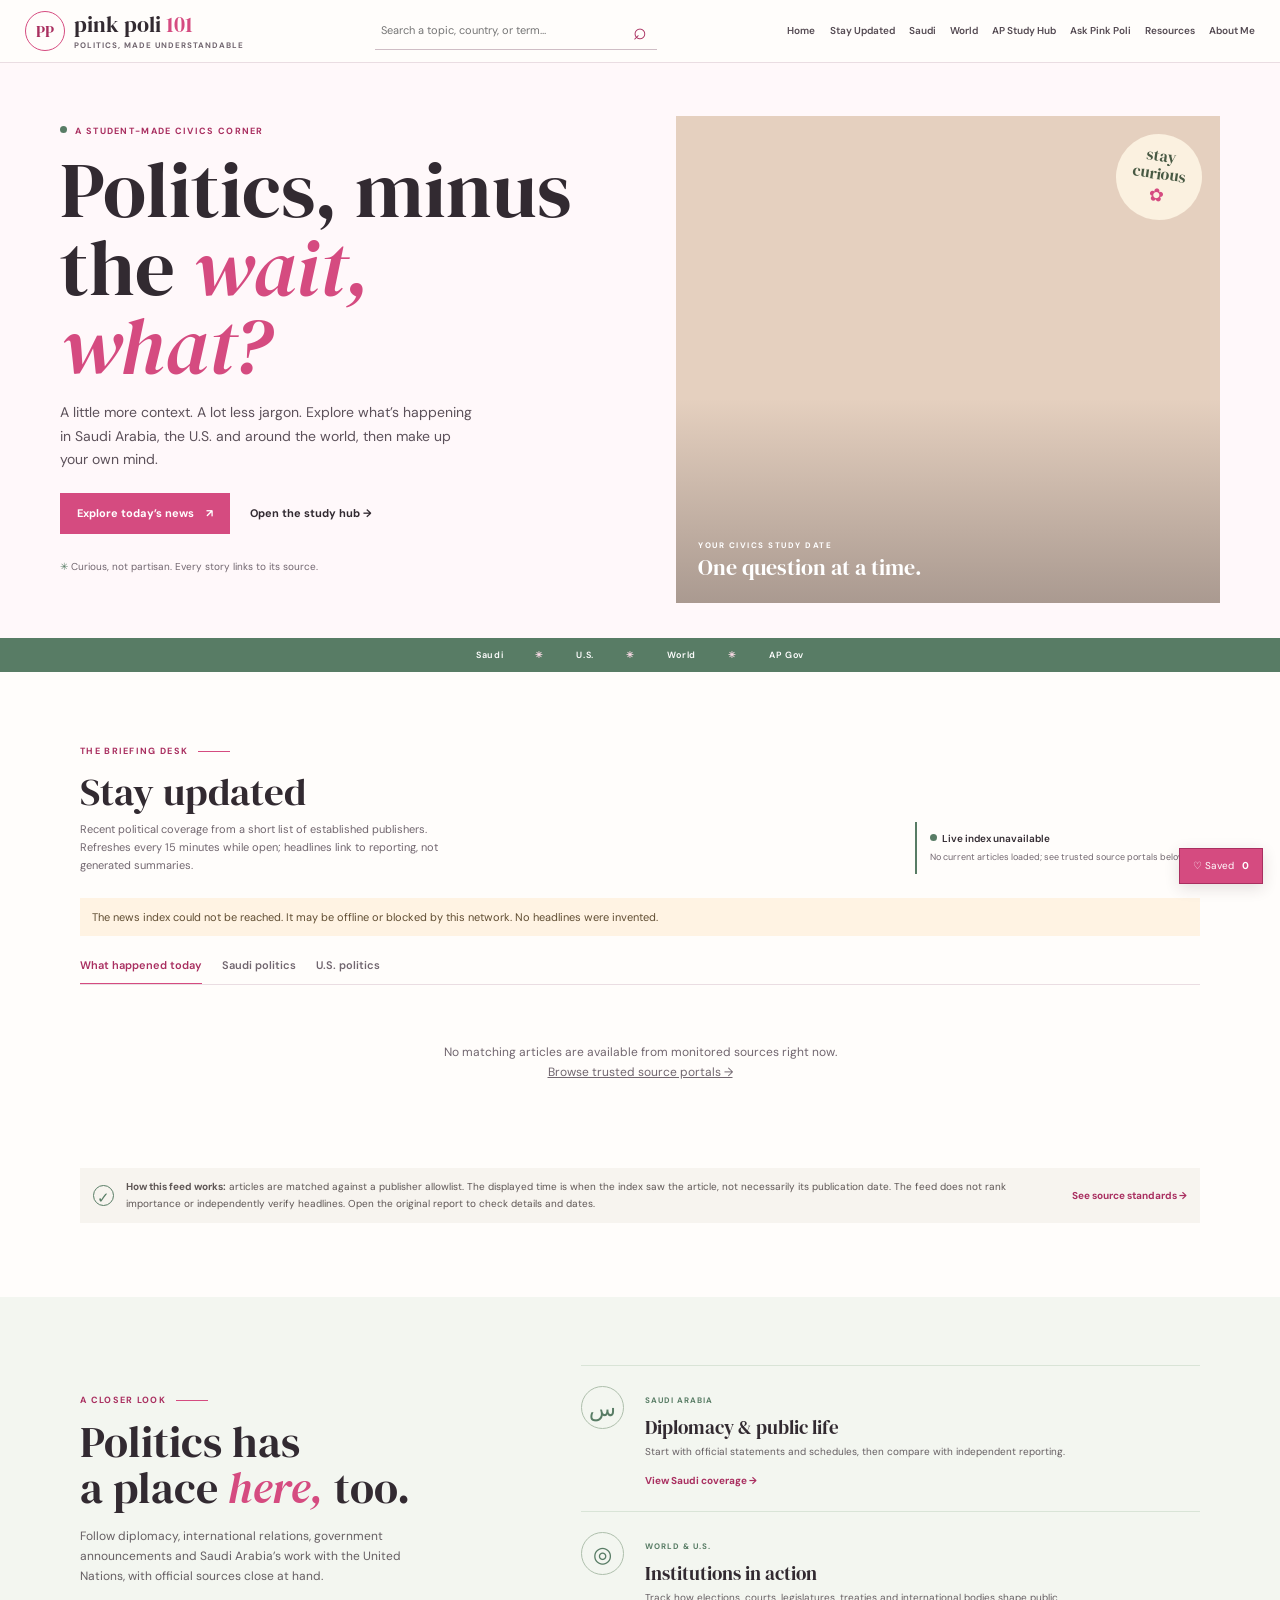
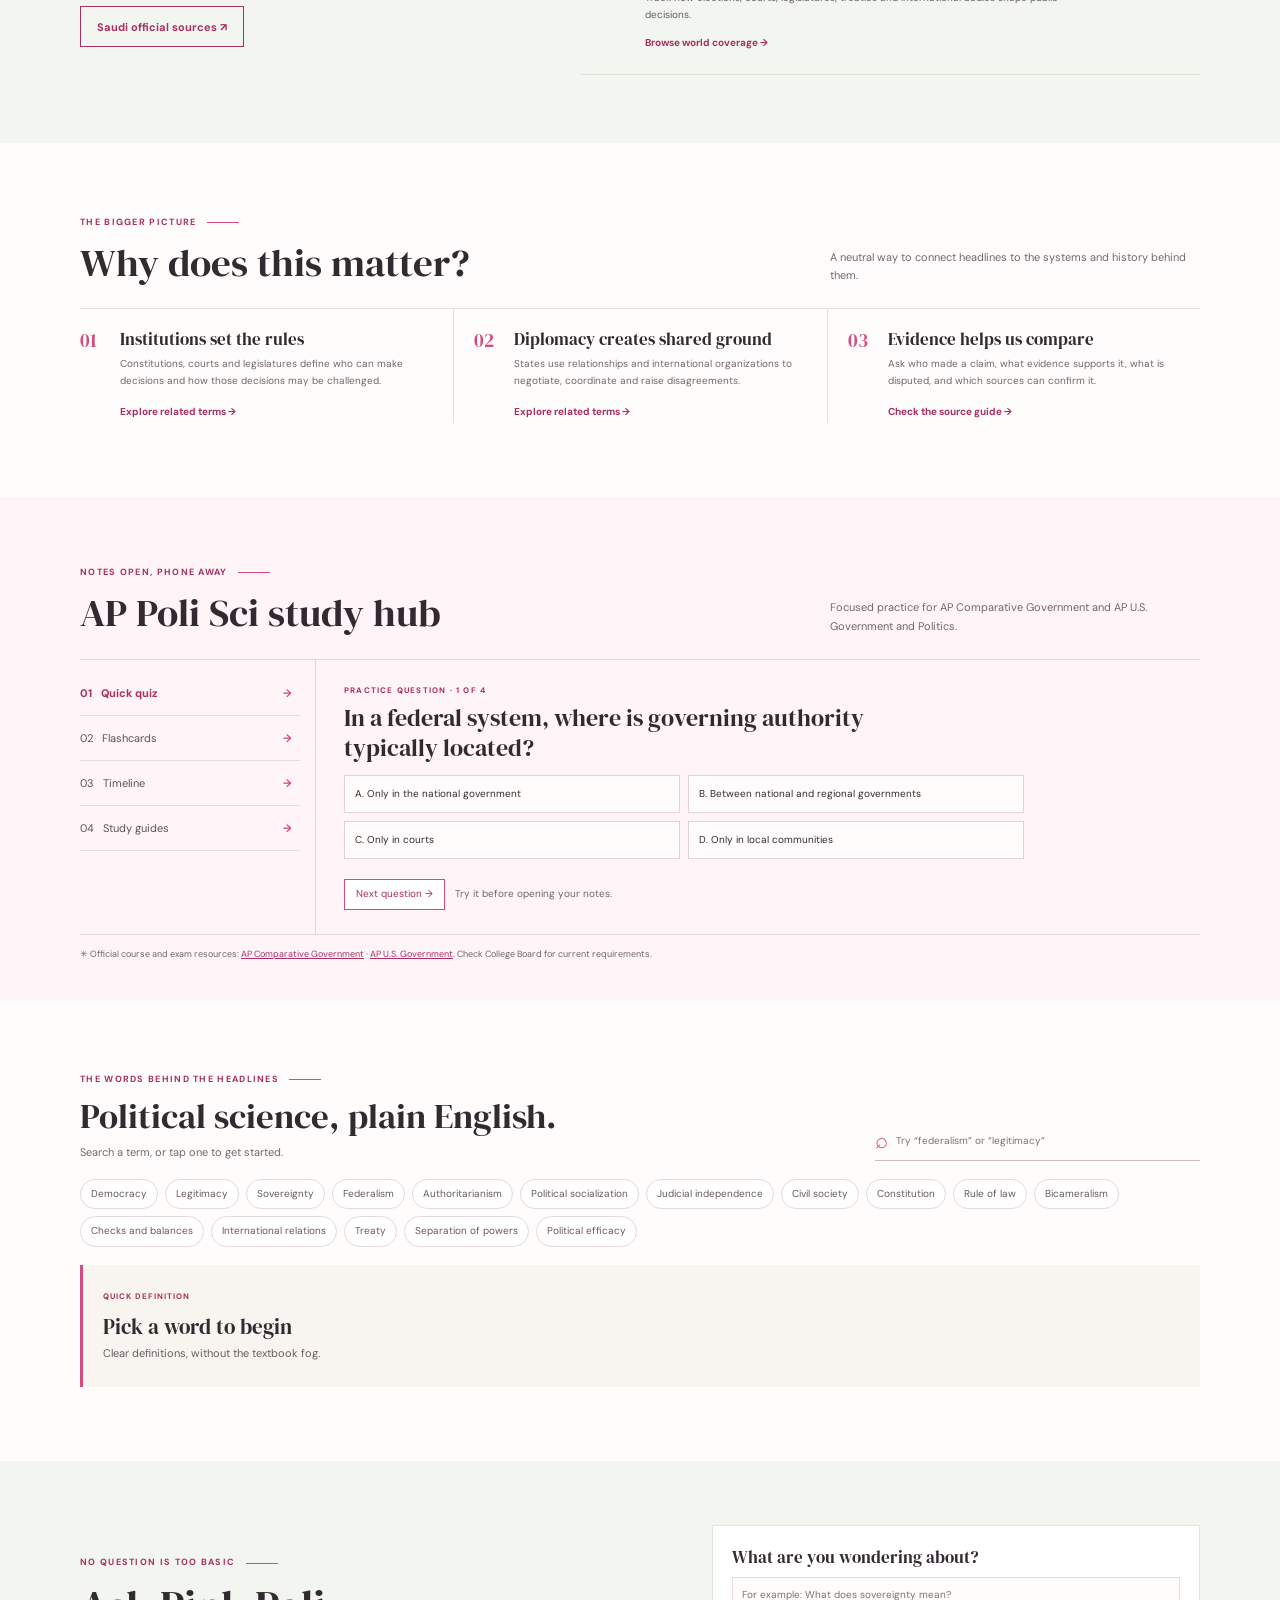
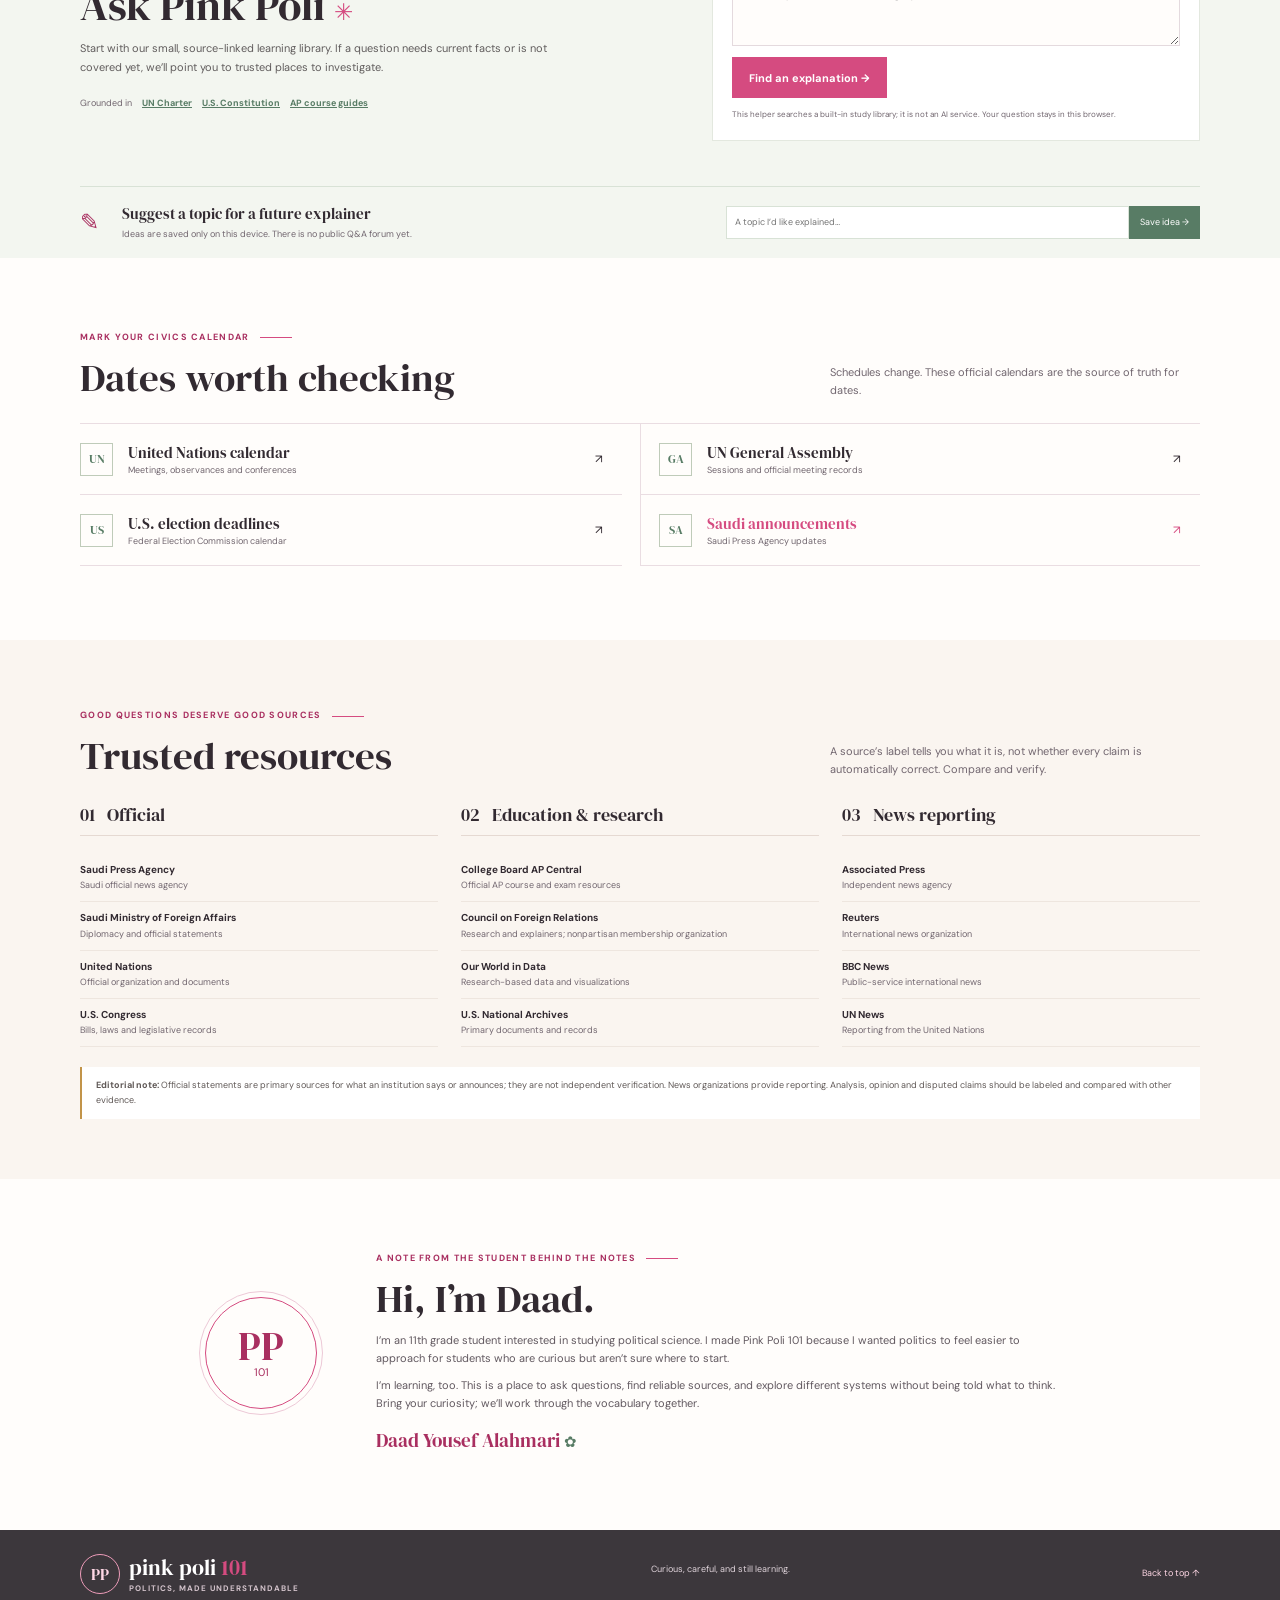
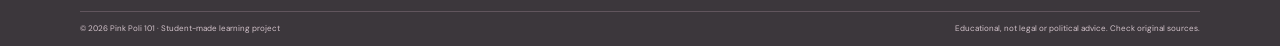
==== index.html @ d5c8d1b0 "publish website" ====
<!doctype html>
<html lang="en">
<head>
  <meta charset="utf-8">
  <meta name="viewport" content="width=device-width, initial-scale=1">
  <meta name="theme-color" content="#fff8fa">
  <meta name="description" content="A friendly, neutral political science study hub for students. Explore Saudi, U.S. and world politics, AP study tools, and trusted sources.">
  <title>Pink Poli 101 | Politics, made understandable</title>
  <link rel="preconnect" href="https://fonts.googleapis.com">
  <link rel="preconnect" href="https://fonts.gstatic.com" crossorigin>
  <link href="https://fonts.googleapis.com/css2?family=DM+Serif+Display&family=DM+Sans:wght@400;500;600;700&display=swap" rel="stylesheet">
  <link rel="stylesheet" href="styles.css">
  <script src="app.js" defer></script>
</head>
<body>
  <a class="skip-link" href="#main">Skip to content</a>
  <header class="site-header">
    <a class="brand" href="#home" aria-label="Pink Poli 101 home"><span class="brand-mark">PP</span><span>pink poli <b>101</b><small>POLITICS, MADE UNDERSTANDABLE</small></span></a>
    <form class="search" id="site-search" role="search"><label class="sr-only" for="search-input">Search topics, countries, articles and terms</label><input id="search-input" type="search" placeholder="Search a topic, country, or term…" autocomplete="off"><button type="submit" aria-label="Search">⌕</button><div class="search-results" id="search-results" hidden></div></form>
    <button class="menu-toggle" id="menu-toggle" aria-expanded="false" aria-controls="primary-nav" aria-label="Open navigation">☰</button>
    <nav class="main-nav" id="primary-nav" aria-label="Main navigation"><a href="#home">Home</a><a href="#updates">Stay Updated</a><a href="#saudi">Saudi</a><a href="#world">World</a><a href="#study">AP Study Hub</a><a href="#ask">Ask Pink Poli</a><a href="#resources">Resources</a><a href="#about">About Me</a></nav>
  </header>
  <main id="main">
    <section class="hero" id="home"><div class="hero-copy"><p class="eyebrow"><span class="green-dot"></span> A STUDENT-MADE CIVICS CORNER</p><h1>Politics, minus<br>the <em>wait, what?</em></h1><p class="hero-intro">A little more context. A lot less jargon. Explore what’s happening in Saudi Arabia, the U.S. and around the world, then make up your own mind.</p><div class="hero-actions"><a class="button primary" href="#updates">Explore today’s news <span>↗</span></a><a class="text-link" href="#study">Open the study hub →</a></div><p class="hero-note">✳ Curious, not partisan. Every story links to its source.</p></div><div class="hero-photo" role="img" aria-label="A welcoming library study space"><span class="sticker">stay<br>curious <i>✿</i></span><div class="photo-caption"><small>YOUR CIVICS STUDY DATE</small><b>One question at a time.</b></div></div><div class="hero-ribbon"><span>Saudi</span> ✳ <span>U.S.</span> ✳ <span>World</span> ✳ <span>AP Gov</span></div></section>

      <section class="section-wrap news-section" id="updates"><div class="section-heading"><div><p class="eyebrow">THE BRIEFING DESK <i></i></p><h2>Stay updated</h2><p class="deck">Recent political coverage from a short list of established publishers. Refreshes every 15 minutes while open; headlines link to reporting, not generated summaries.</p></div><div class="updated"><b><span class="green-dot"></span><span id="news-status">Connecting to news index…</span></b><small id="last-checked">Feed check has not completed yet.</small></div></div><div id="feed-notice" class="feed-notice" role="status" hidden></div><div class="news-tabs" role="tablist" aria-label="Choose news region"><button class="news-tab active" role="tab" aria-selected="true" data-region="world">What happened today</button><button class="news-tab" role="tab" aria-selected="false" data-region="saudi">Saudi politics</button><button class="news-tab" role="tab" aria-selected="false" data-region="us">U.S. politics</button></div><div class="news-grid" id="news-grid" aria-live="polite"><p class="loading">✳<br>Checking trusted publishers…</p></div><div class="source-note"><span>✓</span><p><b>How this feed works:</b> articles are matched against a publisher allowlist. The displayed time is when the index saw the article, not necessarily its publication date. The feed does not rank importance or independently verify headlines. Open the original report to check details and dates.</p><a href="#resources">See source standards →</a></div></section>

    <section class="green-band" id="saudi"><div class="section-wrap region-layout"><div><p class="eyebrow">A CLOSER LOOK <i></i></p><h2>Politics has<br>a place <em>here,</em> too.</h2><p>Follow diplomacy, international relations, government announcements and Saudi Arabia’s work with the United Nations, with official sources close at hand.</p><a class="button outline" href="#resources">Saudi official sources ↗</a></div><div class="region-list"><article><span class="round-symbol">س</span><div><small>SAUDI ARABIA</small><h3>Diplomacy &amp; public life</h3><p>Start with official statements and schedules, then compare with independent reporting.</p><a href="#updates" data-open-region="saudi">View Saudi coverage →</a></div></article><article id="world"><span class="round-symbol">◎</span><div><small>WORLD &amp; U.S.</small><h3>Institutions in action</h3><p>Track how elections, courts, legislatures, treaties and international bodies shape public decisions.</p><a href="#updates" data-open-region="world">Browse world coverage →</a></div></article></div></div></section>

    <section class="section-wrap context-section"><div class="section-heading"><div><p class="eyebrow">THE BIGGER PICTURE <i></i></p><h2>Why does this matter?</h2></div><p class="deck">A neutral way to connect headlines to the systems and history behind them.</p></div><div class="context-grid"><article><b>01</b><div><h3>Institutions set the rules</h3><p>Constitutions, courts and legislatures define who can make decisions and how those decisions may be challenged.</p><a href="#dictionary" data-search-term="constitution">Explore related terms →</a></div></article><article><b>02</b><div><h3>Diplomacy creates shared ground</h3><p>States use relationships and international organizations to negotiate, coordinate and raise disagreements.</p><a href="#dictionary" data-search-term="sovereignty">Explore related terms →</a></div></article><article><b>03</b><div><h3>Evidence helps us compare</h3><p>Ask who made a claim, what evidence supports it, what is disputed, and which sources can confirm it.</p><a href="#resources">Check the source guide →</a></div></article></div></section>

    <section class="study-band" id="study"><div class="section-wrap"><div class="section-heading"><div><p class="eyebrow">NOTES OPEN, PHONE AWAY <i></i></p><h2>AP Poli Sci study hub</h2></div><p class="deck">Focused practice for AP Comparative Government and AP U.S. Government and Politics.</p></div><div class="study-layout"><div class="study-menu" role="tablist" aria-label="Study tools"><button class="study-option active" role="tab" aria-selected="true" data-study="quiz">01 &nbsp; Quick quiz <b>→</b></button><button class="study-option" role="tab" aria-selected="false" data-study="cards">02 &nbsp; Flashcards <b>→</b></button><button class="study-option" role="tab" aria-selected="false" data-study="timeline">03 &nbsp; Timeline <b>→</b></button><button class="study-option" role="tab" aria-selected="false" data-study="guides">04 &nbsp; Study guides <b>→</b></button></div><div class="study-stage" id="study-stage" aria-live="polite"></div></div><p class="study-reference">✳ Official course and exam resources: <a href="https://apcentral.collegeboard.org/courses/ap-comparative-government-and-politics" target="_blank" rel="noopener noreferrer">AP Comparative Government</a> · <a href="https://apcentral.collegeboard.org/courses/ap-united-states-government-and-politics" target="_blank" rel="noopener noreferrer">AP U.S. Government</a>. Check College Board for current requirements.</p></div></section>

    <section class="section-wrap dictionary-section" id="dictionary"><div class="dictionary-heading"><div><p class="eyebrow">THE WORDS BEHIND THE HEADLINES <i></i></p><h2>Political science, plain English.</h2><p class="deck">Search a term, or tap one to get started.</p></div><label class="dictionary-search">⌕<span class="sr-only">Search dictionary</span><input type="search" id="dictionary-search" placeholder="Try “federalism” or “legitimacy”"></label></div><div class="term-chips" id="term-chips"></div><article class="definition" id="definition-panel" aria-live="polite"><small>QUICK DEFINITION</small><h3>Pick a word to begin</h3><p>Clear definitions, without the textbook fog.</p></article></section>

    <section class="ask-band" id="ask"><div class="section-wrap ask-layout"><div><p class="eyebrow">NO QUESTION IS TOO BASIC <i></i></p><h2>Ask Pink Poli <span>✳</span></h2><p>Start with our small, source-linked learning library. If a question needs current facts or is not covered yet, we’ll point you to trusted places to investigate.</p><div class="ask-links">Grounded in <a href="https://www.un.org/en/about-us/un-charter/full-text" target="_blank" rel="noopener noreferrer">UN Charter</a><a href="https://www.archives.gov/founding-docs/constitution-transcript" target="_blank" rel="noopener noreferrer">U.S. Constitution</a><a href="https://apcentral.collegeboard.org/courses" target="_blank" rel="noopener noreferrer">AP course guides</a></div></div><form class="ask-form" id="ask-form"><label for="ask-input">What are you wondering about?</label><textarea id="ask-input" rows="3" placeholder="For example: What does sovereignty mean?" required></textarea><button class="button primary" type="submit">Find an explanation →</button><div id="ask-answer" class="ask-answer" aria-live="polite"></div><small>This helper searches a built-in study library; it is not an AI service. Your question stays in this browser.</small></form></div><div class="section-wrap suggestion"><span>✎</span><div><b>Suggest a topic for a future explainer</b><small>Ideas are saved only on this device. There is no public Q&amp;A forum yet.</small></div><form id="suggest-form"><label class="sr-only" for="suggest-input">Topic suggestion</label><input id="suggest-input" required maxlength="140" placeholder="A topic I’d like explained…"><button>Save idea →</button></form></div></section>

    <section class="section-wrap calendar-section" id="calendar"><div class="section-heading"><div><p class="eyebrow">MARK YOUR CIVICS CALENDAR <i></i></p><h2>Dates worth checking</h2></div><p class="deck">Schedules change. These official calendars are the source of truth for dates.</p></div><div class="calendar-grid"><a href="https://www.un.org/en/calendar" target="_blank" rel="noopener noreferrer"><b>UN</b><span><strong>United Nations calendar</strong><small>Meetings, observances and conferences</small></span>↗</a><a href="https://www.un.org/en/ga/meetings/" target="_blank" rel="noopener noreferrer"><b>GA</b><span><strong>UN General Assembly</strong><small>Sessions and official meeting records</small></span>↗</a><a href="https://www.fec.gov/calendar/" target="_blank" rel="noopener noreferrer"><b>US</b><span><strong>U.S. election deadlines</strong><small>Federal Election Commission calendar</small></span>↗</a><a href="https://www.spa.gov.sa/en" target="_blank" rel="noopener noreferrer"><b>SA</b><span><strong>Saudi announcements</strong><small>Saudi Press Agency updates</small></span>↗</a></div></section>

    <section class="resources-band" id="resources"><div class="section-wrap"><div class="section-heading"><div><p class="eyebrow">GOOD QUESTIONS DESERVE GOOD SOURCES <i></i></p><h2>Trusted resources</h2></div><p class="deck">A source’s label tells you what it is, not whether every claim is automatically correct. Compare and verify.</p></div><div class="resource-grid"><div><h3>01 &nbsp; Official</h3><a href="https://www.spa.gov.sa/en" target="_blank" rel="noopener noreferrer"><b>Saudi Press Agency</b><small>Saudi official news agency</small></a><a href="https://www.mofa.gov.sa/en" target="_blank" rel="noopener noreferrer"><b>Saudi Ministry of Foreign Affairs</b><small>Diplomacy and official statements</small></a><a href="https://www.un.org/" target="_blank" rel="noopener noreferrer"><b>United Nations</b><small>Official organization and documents</small></a><a href="https://www.congress.gov/" target="_blank" rel="noopener noreferrer"><b>U.S. Congress</b><small>Bills, laws and legislative records</small></a></div><div><h3>02 &nbsp; Education &amp; research</h3><a href="https://apcentral.collegeboard.org/courses" target="_blank" rel="noopener noreferrer"><b>College Board AP Central</b><small>Official AP course and exam resources</small></a><a href="https://www.cfr.org/" target="_blank" rel="noopener noreferrer"><b>Council on Foreign Relations</b><small>Research and explainers; nonpartisan membership organization</small></a><a href="https://ourworldindata.org/" target="_blank" rel="noopener noreferrer"><b>Our World in Data</b><small>Research-based data and visualizations</small></a><a href="https://www.archives.gov/founding-docs" target="_blank" rel="noopener noreferrer"><b>U.S. National Archives</b><small>Primary documents and records</small></a></div><div><h3>03 &nbsp; News reporting</h3><a href="https://apnews.com/" target="_blank" rel="noopener noreferrer"><b>Associated Press</b><small>Independent news agency</small></a><a href="https://www.reuters.com/" target="_blank" rel="noopener noreferrer"><b>Reuters</b><small>International news organization</small></a><a href="https://www.bbc.com/news" target="_blank" rel="noopener noreferrer"><b>BBC News</b><small>Public-service international news</small></a><a href="https://news.un.org/" target="_blank" rel="noopener noreferrer"><b>UN News</b><small>Reporting from the United Nations</small></a></div></div><p class="editorial-note"><b>Editorial note:</b> Official statements are primary sources for what an institution says or announces; they are not independent verification. News organizations provide reporting. Analysis, opinion and disputed claims should be labeled and compared with other evidence.</p></div></section>

    <section class="section-wrap about-section" id="about"><div class="about-seal">PP<small>101</small></div><div><p class="eyebrow">A NOTE FROM THE STUDENT BEHIND THE NOTES <i></i></p><h2>Hi, I’m Daad.</h2><p>I’m an 11th grade student interested in studying political science. I made Pink Poli 101 because I wanted politics to feel easier to approach for students who are curious but aren’t sure where to start.</p><p>I’m learning, too. This is a place to ask questions, find reliable sources, and explore different systems without being told what to think. Bring your curiosity; we’ll work through the vocabulary together.</p><strong>Daad Yousef Alahmari <span>✿</span></strong></div></section>
  </main>
  <footer><div class="footer-main"><a class="brand" href="#home"><span class="brand-mark">PP</span><span>pink poli <b>101</b><small>POLITICS, MADE UNDERSTANDABLE</small></span></a><p>Curious, careful, and still learning.</p><a href="#home">Back to top ↑</a></div><div class="footer-bottom"><span>© <span id="year"></span> Pink Poli 101 · Student-made learning project</span><span>Educational, not legal or political advice. Check original sources.</span></div></footer>
  <div class="bookmark-dock"><button id="bookmark-toggle" aria-expanded="false" aria-controls="bookmark-list">♡ Saved <b id="bookmark-count">0</b></button><div id="bookmark-list" hidden></div></div>
</body>
</html>
---- styles.css ----
.guide-list{display:grid;grid-template-columns:1fr 1fr;gap:10px}.guide-entry{display:flex;align-items:center;justify-content:space-between;gap:7px;padding:10px;border:1px solid #e8d1db}.guide-entry>a{color:var(--pink-dark);font-size:10px;font-weight:700;text-decoration:none}.guide-entry small{display:block;color:var(--muted);font-size:9px;font-weight:400}.guide-entry .save-button{position:static;flex:0 0 auto}.study-reference{padding-top:12px;color:var(--muted);font-size:9px}.study-reference a{color:var(--pink-dark)}
:root{color-scheme:light;--ink:#322a31;--muted:#71666f;--pink:#d54b80;--pink-dark:#a92f60;--pink-light:#f9e7ee;--wash:#fff8fa;--green:#587c65;--green-light:#e9f1e9;--gold:#c29449;--line:#eadde2;--paper:#fffdfb;--serif:"DM Serif Display",Georgia,serif;--sans:"DM Sans","Trebuchet MS",sans-serif}*{box-sizing:border-box}html{scroll-behavior:smooth;scroll-padding-top:100px}body{margin:0;background:var(--paper);color:var(--ink);font:15px/1.65 var(--sans)}button,input,textarea{font:inherit}a{color:inherit}button:focus-visible,a:focus-visible,input:focus-visible,textarea:focus-visible{outline:3px solid #bd5580;outline-offset:3px}.sr-only{position:absolute;width:1px;height:1px;padding:0;margin:-1px;overflow:hidden;clip:rect(0,0,0,0);white-space:nowrap;border:0}.skip-link{position:absolute;z-index:20;top:-80px;left:10px;padding:10px 14px;background:white;color:var(--pink-dark)}.skip-link:focus{top:10px}.site-header{position:sticky;z-index:10;top:0;display:flex;align-items:center;justify-content:space-between;gap:17px;padding:11px max(25px,calc((100vw - 1240px)/2));background:#fffdfbf5;border-bottom:1px solid var(--line);backdrop-filter:blur(12px)}.brand{display:inline-flex;flex:0 0 auto;align-items:center;gap:9px;color:var(--ink);font:22px/1 var(--serif);text-decoration:none}.brand b{color:var(--pink);font-weight:400}.brand small{display:block;margin-top:6px;color:var(--muted);font:700 8px/1 var(--sans);letter-spacing:1px}.brand-mark{display:grid;width:40px;height:40px;place-items:center;border:1px solid var(--pink);border-radius:50%;color:var(--pink-dark);font:16px var(--serif)}.search{position:relative;display:flex;width:clamp(180px,22vw,290px);height:38px;border-bottom:1px solid #cfbdc5}.search input{width:100%;min-width:0;padding:0 6px;border:0;outline:0;background:transparent;font-size:11px}.search input:focus-visible{outline:0}.search button{width:36px;border:0;background:none;color:var(--pink-dark);font-size:23px;cursor:pointer}.search-results{position:absolute;z-index:12;top:42px;left:0;width:min(360px,85vw);max-height:65vh;overflow:auto;padding:8px;background:white;border:1px solid var(--line);box-shadow:0 10px 30px #422b351a}.search-results a{display:block;padding:9px;font-size:12px;text-decoration:none}.search-results a:hover{background:var(--wash)}.search-results small{display:block;color:var(--muted);font-size:10px}.main-nav{display:flex;align-items:center;gap:clamp(8px,1.1vw,16px)}.main-nav a{color:#544a52;font-size:10px;font-weight:600;text-decoration:none;white-space:nowrap}.main-nav a:hover{color:var(--pink-dark)}.menu-toggle{display:none;border:0;background:none;color:var(--pink-dark);font-size:20px}.hero{position:relative;display:grid;grid-template-columns:1fr .92fr;min-height:470px;padding:53px max(32px,calc((100vw - 1160px)/2)) 69px;overflow:hidden;background:var(--wash)}.hero-copy{align-self:center;max-width:570px;padding:8px 38px 18px 0;animation:arrive .7s both}.eyebrow{margin:0 0 11px;color:var(--pink-dark);font-size:9px;font-weight:700;letter-spacing:1.3px}.green-dot{display:inline-block;width:7px;height:7px;margin-right:5px;border-radius:50%;background:var(--green);vertical-align:1px}h1,h2,h3,p{margin-top:0}h1,h2{font-family:var(--serif);font-weight:400}.hero h1{margin:0 0 17px;font-size:clamp(54px,6.2vw,79px);line-height:.99}.hero h1 em,.region-layout h2 em{color:var(--pink);font-weight:400}.hero-intro{max-width:420px;margin-bottom:22px;color:#5c515a;font-size:14px}.hero-actions{display:flex;align-items:center;flex-wrap:wrap;gap:20px}.button{display:inline-flex;align-items:center;justify-content:center;gap:12px;min-height:41px;padding:0 16px;border:1px solid transparent;text-decoration:none;font-size:11px;font-weight:700;cursor:pointer;transition:background .18s,transform .18s}.button:hover{transform:translateY(-2px)}.primary{background:var(--pink);color:white}.primary:hover{background:var(--pink-dark)}.outline{border-color:var(--pink-dark);color:var(--pink-dark)}.outline:hover{background:white}.text-link{font-size:11px;font-weight:700;text-decoration:none}.hero-note{margin-top:25px;color:var(--muted);font-size:10px}.hero-note:first-letter{color:var(--green)}.hero-photo{position:relative;min-height:350px;align-self:stretch;margin-left:12px;background:#e5d0bf url("https://images.unsplash.com/photo-1507842217343-583bb7270b66?auto=format&fit=crop&w=1200&q=85") center 53%/cover no-repeat}.hero-photo:after{position:absolute;inset:0;background:linear-gradient(0deg,#211c244d,transparent 42%);content:""}.photo-caption{position:absolute;z-index:1;bottom:20px;left:22px;color:white}.photo-caption small{display:block;font-size:8px;font-weight:700;letter-spacing:1.5px}.photo-caption b{font:22px var(--serif)}.sticker{position:absolute;z-index:2;top:18px;right:18px;display:grid;width:86px;height:86px;place-content:center;border-radius:50%;background:#fbf1e0;color:#485943;font:16px/1.1 var(--serif);text-align:center;transform:rotate(8deg)}.sticker i{color:var(--pink);font:18px var(--sans)}.hero-ribbon{position:absolute;right:0;bottom:0;left:0;display:flex;align-items:center;justify-content:center;gap:32px;height:34px;background:var(--green);color:white;font-size:9px;font-weight:600;letter-spacing:.7px}.hero-ribbon{color:#f9d9e5}.hero-ribbon span{color:white}.section-wrap{width:min(1120px,calc(100% - 64px));margin:0 auto}.news-section,.context-section,.dictionary-section,.calendar-section{padding-top:72px;padding-bottom:74px}.section-heading{display:flex;align-items:end;justify-content:space-between;gap:28px;margin-bottom:24px}.section-heading h2,.dictionary-heading h2,.ask-layout h2,.about-section h2{margin:0;font-size:39px;line-height:1.12}.eyebrow i{display:inline-block;width:32px;height:1px;margin-left:7px;background:var(--pink);vertical-align:middle}.deck{max-width:370px;margin:6px 0 0;color:var(--muted);font-size:11px}.updated{min-width:210px;padding:9px 13px;border-left:2px solid var(--green);font-size:10px}.updated b{font-weight:600}.updated small{display:block;margin-top:3px;color:var(--muted);font-size:9px}.feed-notice{margin:10px 0;padding:10px 12px;background:#fff3e3;color:#604d32;font-size:11px}.news-tabs{display:flex;gap:20px;overflow:auto;border-bottom:1px solid var(--line)}.news-tab{position:relative;flex:0 0 auto;padding:10px 0;border:0;background:none;color:var(--muted);font-size:11px;font-weight:600;cursor:pointer}.news-tab.active{color:var(--pink-dark)}.news-tab.active:after{position:absolute;right:0;bottom:-1px;left:0;height:2px;background:var(--pink);content:""}.news-grid{display:grid;grid-template-columns:repeat(3,1fr);min-height:160px}.news-card{position:relative;display:flex;min-height:175px;flex-direction:column;padding:18px 22px 36px 0;border-bottom:1px solid var(--line)}.news-card+.news-card{padding-left:21px;border-left:1px solid var(--line)}.news-meta{display:flex;flex-wrap:wrap;align-items:center;gap:7px;margin-bottom:9px;color:var(--muted);font-size:9px}.news-source{color:var(--green);font-weight:700}.news-region{padding:2px 6px;background:var(--green-light);color:#46634e;font-size:8px;font-weight:700;text-transform:uppercase}.news-card h3{margin:0 0 10px;font:19px/1.25 var(--serif)}.news-card h3 a{text-decoration:none}.news-card h3 a:hover{color:var(--pink-dark)}.news-context{margin:auto 0 0;color:#776b73;font-size:10px}.save-button{position:absolute;right:10px;bottom:9px;padding:3px 7px;border:1px solid var(--line);background:var(--paper);color:var(--pink-dark);font-size:9px;cursor:pointer}.save-button.is-saved{background:var(--pink-light)}.loading{display:grid;min-height:155px;place-content:center;grid-column:1/-1;color:var(--muted);font-size:12px;text-align:center}.source-note{display:grid;grid-template-columns:24px 1fr auto;align-items:center;gap:9px;margin-top:16px;padding:11px 13px;background:#f7f4ef}.source-note>span{display:grid;width:21px;height:21px;place-items:center;border:1px solid var(--green);border-radius:50%;color:var(--green)}.source-note p{margin:0;color:#5e5655;font-size:10px}.source-note>a{color:var(--pink-dark);font-size:10px;font-weight:700;white-space:nowrap;text-decoration:none}.green-band{padding:68px 0;background:#f3f6f0}.region-layout{display:grid;grid-template-columns:.83fr 1.17fr;gap:62px;align-items:center}.region-layout h2{margin:0 0 15px;font-size:44px;line-height:1.06}.region-layout>div:first-child>p:not(.eyebrow){max-width:340px;color:#655e62;font-size:12px}.region-layout .button{margin-top:8px}.region-list{border-top:1px solid #d9e4d7}.region-list article{display:grid;grid-template-columns:48px 1fr;gap:16px;padding:20px 0;border-bottom:1px solid #d9e4d7}.round-symbol{display:grid;width:43px;height:43px;place-items:center;border:1px solid #aebfac;border-radius:50%;color:var(--green);font:22px var(--serif)}.region-list small{color:var(--green);font-size:8px;font-weight:700;letter-spacing:1px}.region-list h3{margin:3px 0 4px;font:19px var(--serif)}.region-list p{max-width:420px;margin-bottom:6px;color:#655e62;font-size:10px}.region-list a,.context-grid a{color:var(--pink-dark);font-size:10px;font-weight:700;text-decoration:none}.context-grid{display:grid;grid-template-columns:repeat(3,1fr);border-top:1px solid var(--line)}.context-grid article{display:grid;grid-template-columns:30px 1fr;gap:10px;padding:18px 17px 0 0}.context-grid article+article{padding-left:20px;border-left:1px solid var(--line)}.context-grid article>b{color:var(--pink);font:19px var(--serif)}.context-grid h3{margin:0 0 5px;font:17px var(--serif)}.context-grid p{margin-bottom:9px;color:var(--muted);font-size:10px}.study-band{padding:68px 0 29px;background:#fff4f7}.study-layout{display:grid;grid-template-columns:235px 1fr;min-height:276px;border-top:1px solid #e8d1db;border-bottom:1px solid #e8d1db}.study-menu{padding:11px 15px 11px 0}.study-option{display:flex;justify-content:space-between;width:100%;padding:13px 8px 13px 0;border:0;border-bottom:1px solid #ead9e0;background:none;color:#5e525b;text-align:left;font-size:11px;cursor:pointer}.study-option b{color:var(--pink)}.study-option.active{color:var(--pink-dark);font-weight:700}.study-stage{display:flex;min-width:0;flex-direction:column;justify-content:center;padding:22px 28px;border-left:1px solid #e8d1db}.stage-kicker{color:var(--pink-dark);font-size:8px;font-weight:700;letter-spacing:1.2px}.study-stage h3{max-width:600px;margin:6px 0 12px;font:24px/1.25 var(--serif)}.quiz-options{display:grid;grid-template-columns:1fr 1fr;gap:8px;max-width:680px}.quiz-answer{min-height:38px;padding:8px 10px;border:1px solid #e8d1db;background:#fffdfb;color:var(--ink);text-align:left;font-size:10px;cursor:pointer}.quiz-answer:hover{border-color:var(--pink)}.quiz-answer.correct{border-color:var(--green);background:var(--green-light)}.quiz-answer.incorrect{border-color:#c97876;background:#f9e9e6}.quiz-feedback{margin:9px 0 0;color:var(--green);font-size:10px}.stage-controls{display:flex;align-items:center;gap:10px;margin-top:11px}.stage-controls button{padding:6px 11px;border:1px solid var(--pink);background:white;color:var(--pink-dark);font-size:10px;cursor:pointer}.stage-controls span{color:var(--muted);font-size:10px}.flashcard{display:grid;min-height:120px;place-content:center;padding:14px;border:1px dashed #dbaabd;background:#fffafa;text-align:center;cursor:pointer}.flashcard small{color:var(--pink-dark);font-size:8px;font-weight:700;letter-spacing:1px}.flashcard strong{margin-top:6px;font:22px var(--serif)}.flashcard span{margin-top:5px;color:var(--muted);font-size:10px}.timeline-points{display:grid;grid-template-columns:repeat(4,1fr);gap:8px}.timeline-point{padding:9px;border-top:2px solid var(--green);background:#fffdfb}.timeline-point b{color:var(--green);font:16px var(--serif)}.timeline-point span{display:block;margin-top:3px;font-size:9px}.timeline-point a{color:var(--pink-dark);font-size:8px}.guide-list{display:grid;grid-template-columns:1fr 1fr;gap:10px}.guide-list a{padding:12px;border:1px solid #e8d1db;color:var(--pink-dark);font-size:10px;font-weight:700;text-decoration:none}.guide-list small{display:block;color:var(--muted);font-size:9px;font-weight:400}.study-reference{padding-top:12px;color:var(--muted);font-size:9px}.study-reference a{color:var(--pink-dark)}.dictionary-heading{display:flex;align-items:end;justify-content:space-between;gap:24px}.dictionary-heading h2{font-size:35px}.dictionary-search{display:flex;align-items:center;width:min(325px,100%);border-bottom:1px solid #cfbdc5;color:var(--pink);font-size:22px}.dictionary-search input{width:100%;padding:8px;border:0;outline:0;background:transparent;font-size:10px}.dictionary-search input:focus-visible{outline:0}.term-chips{display:flex;flex-wrap:wrap;gap:7px;margin:18px 0}.term-chip{padding:6px 10px;border:1px solid #e5d8de;border-radius:20px;background:white;color:#655961;font-size:10px;cursor:pointer}.term-chip:hover,.term-chip.selected{border-color:var(--pink);background:var(--wash);color:var(--pink-dark)}.definition{min-height:115px;padding:17px 20px;border-left:3px solid var(--pink);background:#f8f5f1}.definition small{color:var(--pink-dark);font-size:8px;font-weight:700;letter-spacing:1px}.definition h3{margin:5px 0 3px;font:21px var(--serif)}.definition p{max-width:720px;margin-bottom:8px;color:#665d62;font-size:11px}.definition a{margin-right:10px;color:var(--pink-dark);font-size:9px;font-weight:700}.ask-band{padding:64px 0 0;background:#f3f6f0}.ask-layout{display:grid;grid-template-columns:1fr .85fr;gap:58px;align-items:center;padding-bottom:45px}.ask-layout h2{margin-bottom:10px;font-size:43px}.ask-layout h2 span{color:var(--pink);font:23px var(--sans)}.ask-layout>div>p:not(.eyebrow){max-width:490px;color:#615d5d;font-size:11px}.ask-links{display:flex;flex-wrap:wrap;gap:10px;align-items:center;margin-top:20px;color:var(--muted);font-size:9px}.ask-links a{color:var(--green);font-weight:700}.ask-form{padding:19px;background:white;border:1px solid #e3e8df}.ask-form label{display:block;margin-bottom:8px;font:17px var(--serif)}.ask-form textarea{display:block;width:100%;resize:vertical;padding:9px;border:1px solid #e4dade;background:#fffdfb;font-size:10px}.ask-form .button{margin-top:11px}.ask-answer{margin-top:11px;color:#544b50;font-size:10px}.ask-answer:empty{display:none}.ask-answer a{color:var(--pink-dark)}.ask-form>small{display:block;margin-top:10px;color:var(--muted);font-size:8px}.suggestion{display:grid;grid-template-columns:30px 1fr minmax(250px,.8fr);gap:12px;align-items:center;padding-top:15px;padding-bottom:16px;border-top:1px solid #d8e2d6}.suggestion>span{color:var(--pink-dark);font:23px var(--serif)}.suggestion b{font:15px var(--serif)}.suggestion small{display:block;color:var(--muted);font-size:9px}.suggestion form{display:flex}.suggestion input{width:100%;min-width:0;padding:8px;border:1px solid #d8e2d6;background:white;font-size:9px}.suggestion button{padding:0 11px;border:0;background:var(--green);color:white;font-size:9px;white-space:nowrap;cursor:pointer}.calendar-grid{display:grid;grid-template-columns:1fr 1fr;border-top:1px solid var(--line)}.calendar-grid a{display:grid;grid-template-columns:37px 1fr 15px;align-items:center;gap:11px;min-height:71px;padding:9px 12px 9px 0;border-bottom:1px solid var(--line);font-size:12px;text-decoration:none}.calendar-grid a:nth-child(odd){margin-right:18px}.calendar-grid a:nth-child(even){padding-left:18px;border-left:1px solid var(--line)}.calendar-grid>a>b{display:grid;width:33px;height:33px;place-items:center;border:1px solid #bfcbb9;color:var(--green);font:12px var(--serif)}.calendar-grid strong{display:block;font:15px var(--serif)}.calendar-grid small{display:block;color:var(--muted);font-size:9px}.calendar-grid>a:last-child{color:var(--pink)}.resources-band{padding:68px 0 60px;background:#faf5f0}.resource-grid{display:grid;grid-template-columns:repeat(3,1fr);gap:23px}.resource-grid h3{padding-bottom:8px;border-bottom:1px solid #e5d9d2;font:18px var(--serif)}.resource-grid a{display:block;padding:8px 0;border-bottom:1px solid #eee6df;text-decoration:none}.resource-grid a:hover b{color:var(--pink-dark)}.resource-grid b{display:block;font-size:10px}.resource-grid small{display:block;color:var(--muted);font-size:9px}.editorial-note{margin:20px 0 0;padding:11px 14px;border-left:2px solid var(--gold);background:white;color:#605957;font-size:9px}.about-section{display:grid;grid-template-columns:140px 1fr;gap:31px;align-items:center;max-width:870px;padding-top:72px;padding-bottom:75px}.about-seal{display:grid;width:112px;height:112px;align-content:center;justify-items:center;border:1px solid var(--pink);border-radius:50%;outline:1px solid #edc9d7;outline-offset:5px;color:var(--pink-dark);font:40px/.95 var(--serif)}.about-seal small{font:11px var(--sans)}.about-section h2{margin-bottom:10px}.about-section p:not(.eyebrow){max-width:690px;margin-bottom:9px;color:#625960;font-size:11px}.about-section strong{display:inline-block;margin-top:6px;color:var(--pink-dark);font:19px var(--serif)}.about-section strong span{color:var(--green);font:15px var(--sans)}footer{padding:24px max(32px,calc((100vw - 1120px)/2)) 11px;background:#3c373c;color:#fff8fa}.footer-main{display:flex;align-items:center;justify-content:space-between;gap:18px;padding-bottom:17px}.footer-main .brand{color:white}.footer-main .brand-mark{border-color:#ee9cba;color:#ffd7e5}.footer-main .brand small{color:#d3c3cb}.footer-main p,.footer-main>a:last-child{color:#e0d4db;font-size:9px}.footer-main>a:last-child{color:#ffd7e5;text-decoration:none}.footer-bottom{display:flex;justify-content:space-between;gap:12px;padding-top:10px;border-top:1px solid #61555d;color:#d3c3cb;font-size:8px}.bookmark-dock{position:fixed;z-index:11;right:17px;bottom:16px}.bookmark-dock>button{padding:9px 13px;border:1px solid var(--pink-dark);background:var(--pink);color:white;font-size:10px;box-shadow:0 4px 15px #37252d24;cursor:pointer}.bookmark-dock>button b{margin-left:5px}.bookmark-dock>div{position:absolute;right:0;bottom:43px;width:min(300px,calc(100vw - 32px));max-height:60vh;overflow:auto;padding:8px;border:1px solid var(--line);background:white;box-shadow:0 8px 24px #37252d24}.bookmark-dock p{margin:5px;color:var(--muted);font-size:10px}.bookmark-entry{display:grid;grid-template-columns:1fr auto;gap:8px;padding:8px;border-bottom:1px solid var(--line)}.bookmark-entry a{font-size:10px;text-decoration:none}.bookmark-entry button{border:0;background:none;color:var(--pink-dark);cursor:pointer}@keyframes arrive{from{opacity:0;transform:translateY(9px)}to{opacity:1;transform:translateY(0)}}@media(max-width:1100px){.site-header{flex-wrap:wrap;gap:9px 16px;padding:10px 23px}.main-nav{order:3;width:100%;justify-content:space-between}.main-nav a{font-size:9px}.search{margin-left:auto}.hero{padding-right:35px;padding-left:35px}}@media(max-width:720px){html{scroll-padding-top:75px}.site-header{min-height:60px;justify-content:space-between;padding:8px 16px}.brand{font-size:18px}.brand-mark{width:35px;height:35px}.brand small{font-size:7px}.search{order:3;width:100%;height:31px}.menu-toggle{display:block;order:2;padding:5px}.main-nav{display:none;order:4;flex-wrap:wrap;justify-content:flex-start;padding:7px 0}.main-nav.open{display:flex}.main-nav a{padding:5px 8px 5px 0;font-size:10px}.hero{grid-template-columns:1fr;padding:34px 21px 52px}.hero-copy{padding:0 0 24px}.hero h1{font-size:clamp(50px,14vw,70px)}.hero-intro{font-size:13px}.hero-photo{min-height:240px;margin:0;background-position:center 55%}.hero-ribbon{gap:18px;height:31px;font-size:8px}.hero-ribbon span:nth-of-type(n+4){display:none}.section-wrap{width:calc(100% - 40px)}.news-section,.context-section,.dictionary-section,.calendar-section{padding-top:50px;padding-bottom:52px}.section-heading{align-items:flex-start;flex-direction:column;gap:12px;margin-bottom:18px}.section-heading h2,.dictionary-heading h2{font-size:33px}.deck{max-width:440px}.updated{width:100%}.news-tabs{gap:14px}.news-grid{grid-template-columns:1fr}.news-card{min-height:142px;padding:16px 40px 34px 0}.news-card+.news-card{padding-left:0;border-left:0}.news-card h3{font-size:18px}.source-note{grid-template-columns:22px 1fr}.source-note>a{grid-column:2}.green-band,.study-band,.resources-band{padding:50px 0}.region-layout{grid-template-columns:1fr;gap:23px}.region-layout h2{font-size:39px}.context-grid{grid-template-columns:1fr}.context-grid article{padding:15px 0}.context-grid article+article{padding-left:0;border-left:0;border-top:1px solid var(--line)}.study-layout{grid-template-columns:1fr}.study-menu{display:grid;grid-template-columns:1fr 1fr;gap:0 12px;padding:7px 0}.study-stage{min-height:238px;padding:19px 0;border-top:1px solid #e8d1db;border-left:0}.study-stage h3{font-size:21px}.quiz-options{grid-template-columns:1fr}.timeline-points{grid-template-columns:1fr 1fr}.dictionary-heading{align-items:flex-start;flex-direction:column;gap:9px}.dictionary-search{width:100%}.ask-band{padding-top:49px}.ask-layout{grid-template-columns:1fr;gap:20px;padding-bottom:30px}.ask-layout h2{font-size:39px}.suggestion{grid-template-columns:27px 1fr;gap:8px}.suggestion form{grid-column:1/-1}.calendar-grid{grid-template-columns:1fr}.calendar-grid a:nth-child(odd){margin:0}.calendar-grid a:nth-child(even){padding-left:0;border-left:0}.resource-grid{grid-template-columns:1fr;gap:20px}.about-section{grid-template-columns:1fr;gap:22px;padding-top:52px;padding-bottom:56px}.about-seal{width:90px;height:90px;font-size:32px}footer{padding:22px 19px 11px}.footer-main{align-items:flex-start;flex-wrap:wrap}.footer-main p{order:3;width:100%}.footer-bottom{flex-direction:column;gap:4px}.bookmark-dock{right:9px;bottom:9px}}@media(prefers-reduced-motion:reduce){*,*::before,*::after{scroll-behavior:auto!important;animation-duration:.01ms!important;animation-iteration-count:1!important;transition-duration:.01ms!important}}
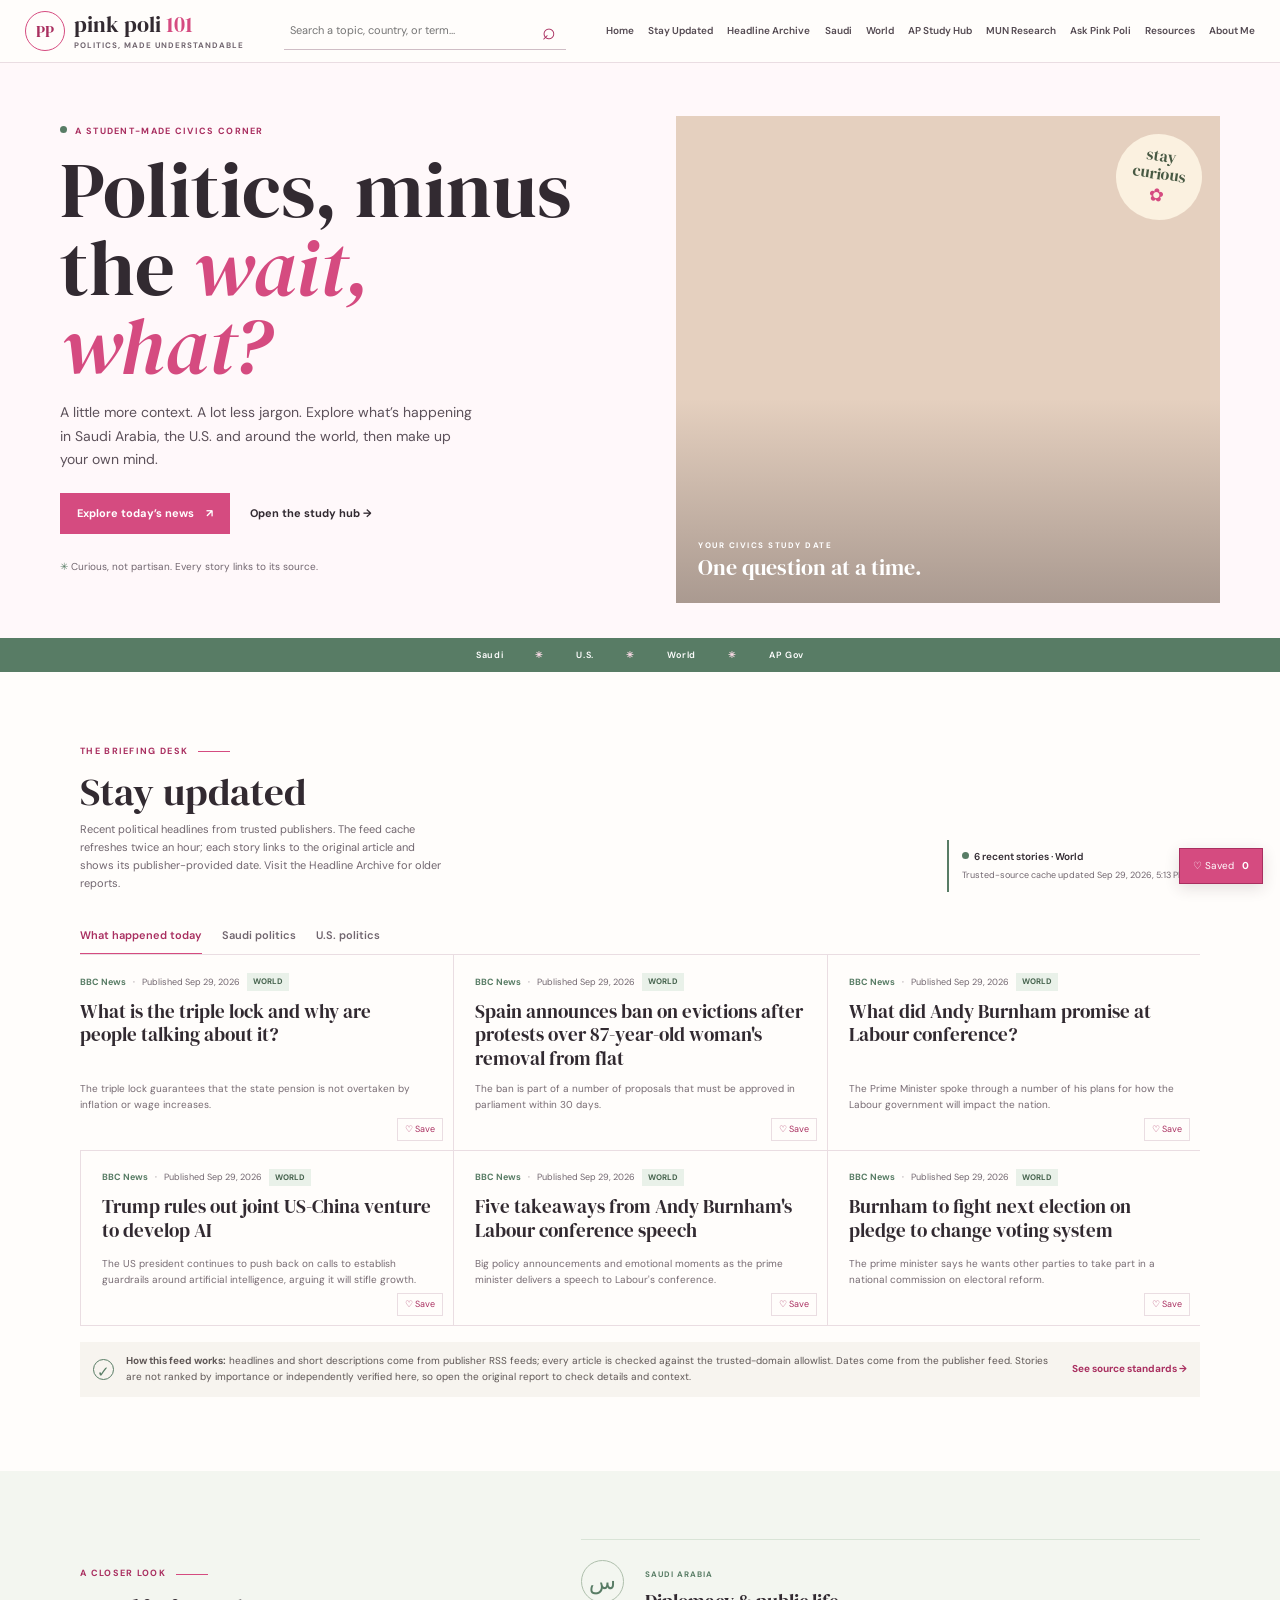
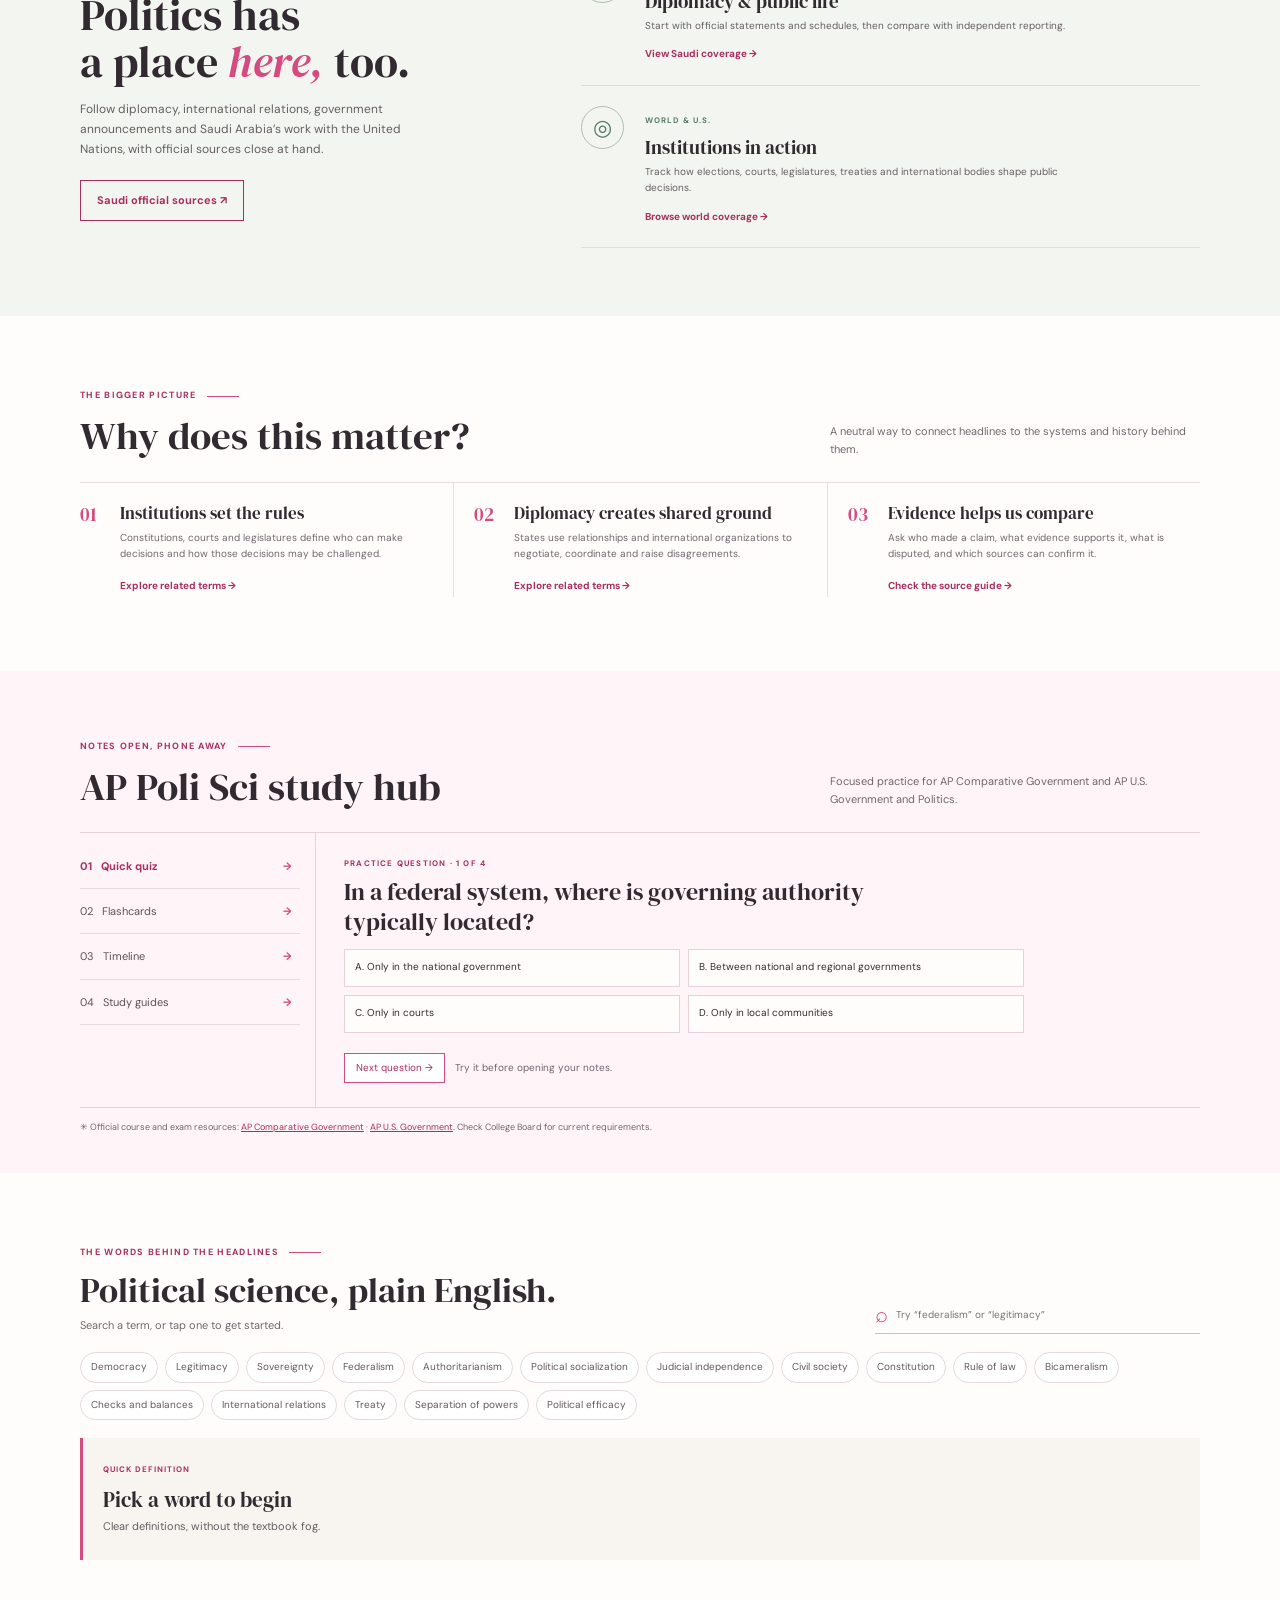
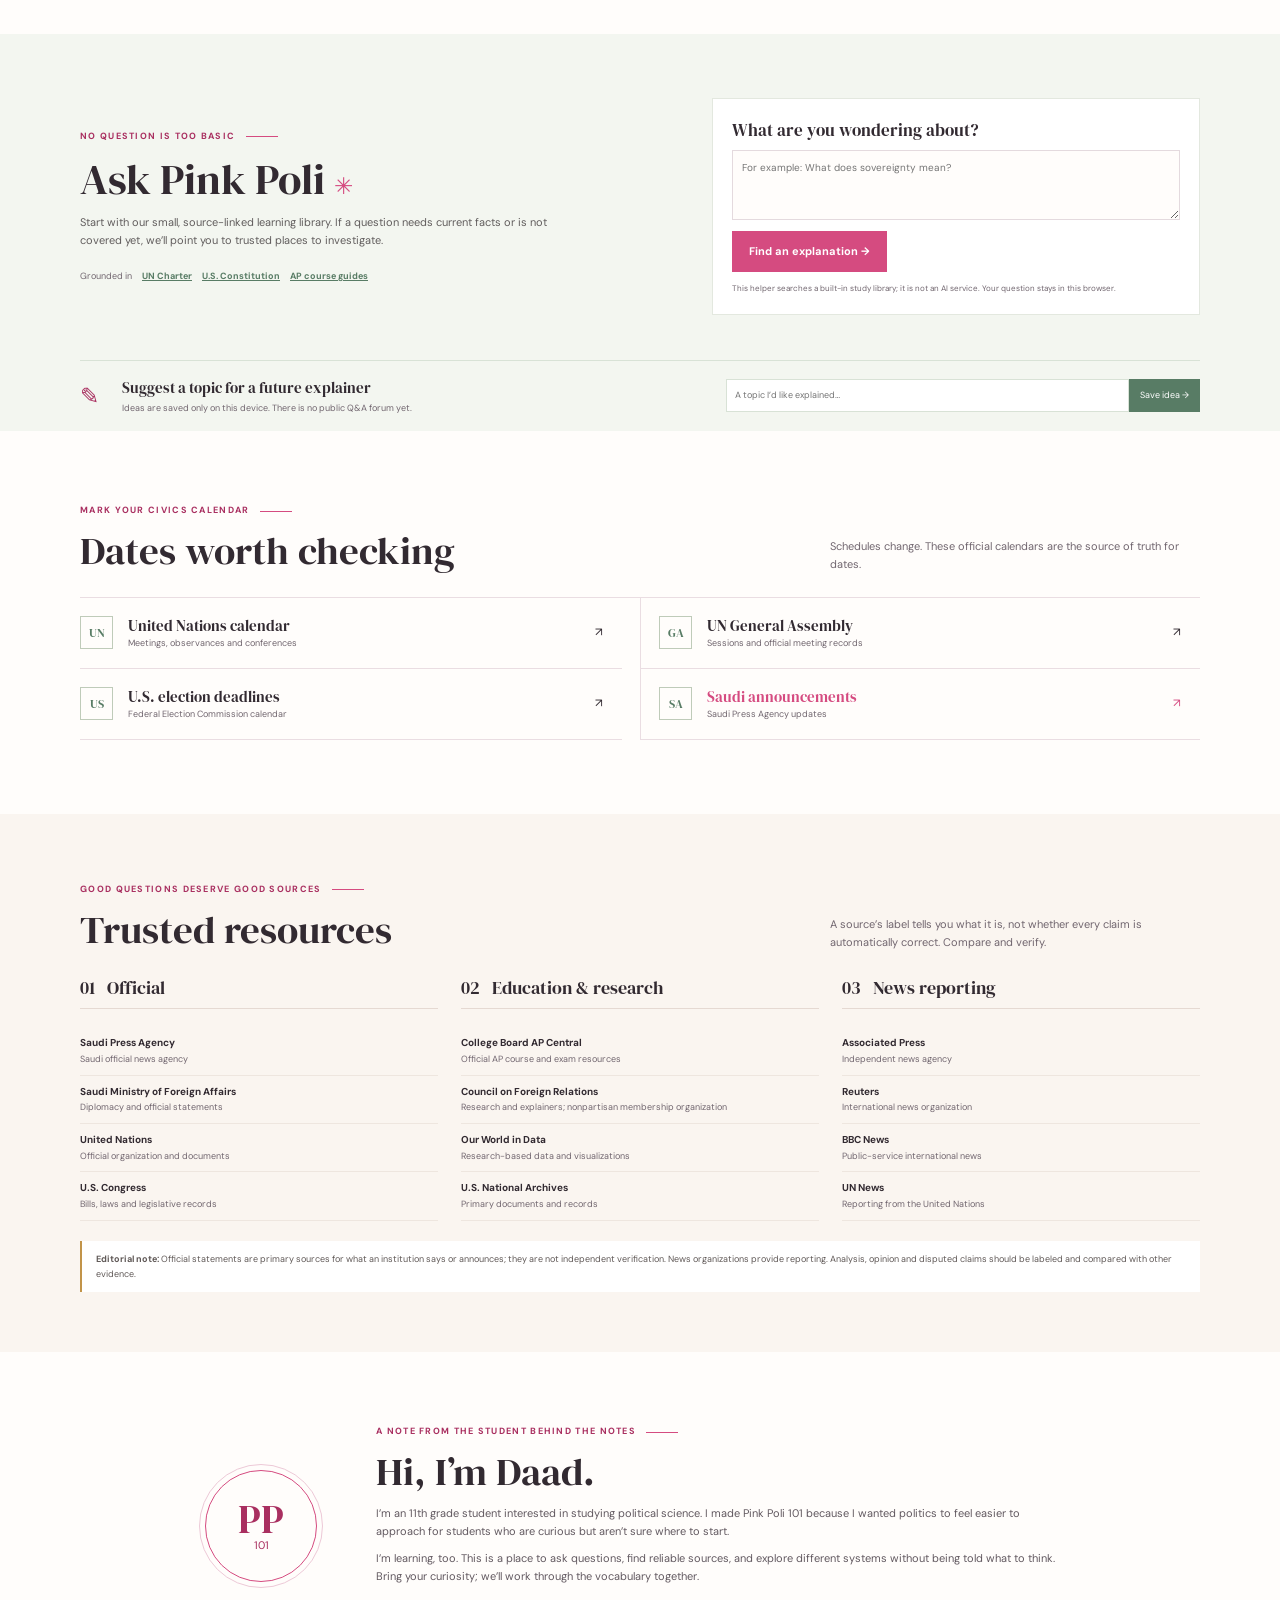
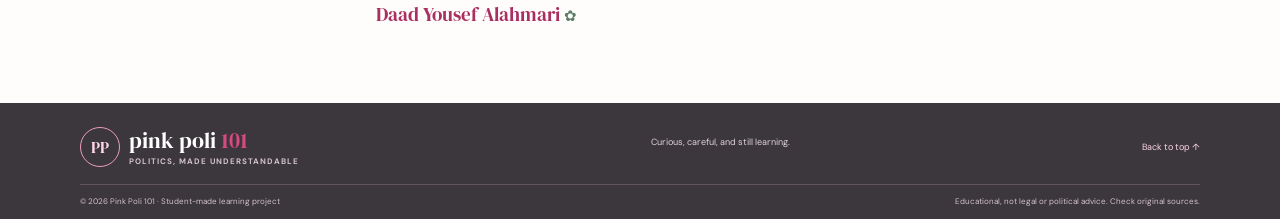
==== commit 417a9b56: "Add trusted news archive and MUN research tools" ====
--- a/index.html
+++ b/index.html
@@ -18,12 +18,12 @@
     <a class="brand" href="#home" aria-label="Pink Poli 101 home"><span class="brand-mark">PP</span><span>pink poli <b>101</b><small>POLITICS, MADE UNDERSTANDABLE</small></span></a>
     <form class="search" id="site-search" role="search"><label class="sr-only" for="search-input">Search topics, countries, articles and terms</label><input id="search-input" type="search" placeholder="Search a topic, country, or term…" autocomplete="off"><button type="submit" aria-label="Search">⌕</button><div class="search-results" id="search-results" hidden></div></form>
     <button class="menu-toggle" id="menu-toggle" aria-expanded="false" aria-controls="primary-nav" aria-label="Open navigation">☰</button>
-    <nav class="main-nav" id="primary-nav" aria-label="Main navigation"><a href="#home">Home</a><a href="#updates">Stay Updated</a><a href="#saudi">Saudi</a><a href="#world">World</a><a href="#study">AP Study Hub</a><a href="#ask">Ask Pink Poli</a><a href="#resources">Resources</a><a href="#about">About Me</a></nav>
+    <nav class="main-nav" id="primary-nav" aria-label="Main navigation"><a href="#home">Home</a><a href="#updates">Stay Updated</a><a href="archive.html">Headline Archive</a><a href="#saudi">Saudi</a><a href="#world">World</a><a href="#study">AP Study Hub</a><a href="mun-research.html">MUN Research</a><a href="#ask">Ask Pink Poli</a><a href="#resources">Resources</a><a href="#about">About Me</a></nav>
   </header>
   <main id="main">
     <section class="hero" id="home"><div class="hero-copy"><p class="eyebrow"><span class="green-dot"></span> A STUDENT-MADE CIVICS CORNER</p><h1>Politics, minus<br>the <em>wait, what?</em></h1><p class="hero-intro">A little more context. A lot less jargon. Explore what’s happening in Saudi Arabia, the U.S. and around the world, then make up your own mind.</p><div class="hero-actions"><a class="button primary" href="#updates">Explore today’s news <span>↗</span></a><a class="text-link" href="#study">Open the study hub →</a></div><p class="hero-note">✳ Curious, not partisan. Every story links to its source.</p></div><div class="hero-photo" role="img" aria-label="A welcoming library study space"><span class="sticker">stay<br>curious <i>✿</i></span><div class="photo-caption"><small>YOUR CIVICS STUDY DATE</small><b>One question at a time.</b></div></div><div class="hero-ribbon"><span>Saudi</span> ✳ <span>U.S.</span> ✳ <span>World</span> ✳ <span>AP Gov</span></div></section>
 
-      <section class="section-wrap news-section" id="updates"><div class="section-heading"><div><p class="eyebrow">THE BRIEFING DESK <i></i></p><h2>Stay updated</h2><p class="deck">Recent political coverage from a short list of established publishers. Refreshes every 15 minutes while open; headlines link to reporting, not generated summaries.</p></div><div class="updated"><b><span class="green-dot"></span><span id="news-status">Connecting to news index…</span></b><small id="last-checked">Feed check has not completed yet.</small></div></div><div id="feed-notice" class="feed-notice" role="status" hidden></div><div class="news-tabs" role="tablist" aria-label="Choose news region"><button class="news-tab active" role="tab" aria-selected="true" data-region="world">What happened today</button><button class="news-tab" role="tab" aria-selected="false" data-region="saudi">Saudi politics</button><button class="news-tab" role="tab" aria-selected="false" data-region="us">U.S. politics</button></div><div class="news-grid" id="news-grid" aria-live="polite"><p class="loading">✳<br>Checking trusted publishers…</p></div><div class="source-note"><span>✓</span><p><b>How this feed works:</b> articles are matched against a publisher allowlist. The displayed time is when the index saw the article, not necessarily its publication date. The feed does not rank importance or independently verify headlines. Open the original report to check details and dates.</p><a href="#resources">See source standards →</a></div></section>
+      <section class="section-wrap news-section" id="updates"><div class="section-heading"><div><p class="eyebrow">THE BRIEFING DESK <i></i></p><h2>Stay updated</h2><p class="deck">Recent political headlines from trusted publishers. The feed cache refreshes twice an hour; each story links to the original article and shows its publisher-provided date. Visit the Headline Archive for older reports.</p></div><div class="updated"><b><span class="green-dot"></span><span id="news-status">Loading recent headlines…</span></b><small id="last-checked">Checking the trusted-source cache.</small></div></div><div id="feed-notice" class="feed-notice" role="status" hidden></div><div class="news-tabs" role="tablist" aria-label="Choose news region"><button class="news-tab active" role="tab" aria-selected="true" data-region="world">What happened today</button><button class="news-tab" role="tab" aria-selected="false" data-region="saudi">Saudi politics</button><button class="news-tab" role="tab" aria-selected="false" data-region="us">U.S. politics</button></div><div class="news-grid" id="news-grid" aria-live="polite"><p class="loading">✳<br>Loading recent headlines…</p></div><div class="source-note"><span>✓</span><p><b>How this feed works:</b> headlines and short descriptions come from publisher RSS feeds; every article is checked against the trusted-domain allowlist. Dates come from the publisher feed. Stories are not ranked by importance or independently verified here, so open the original report to check details and context.</p><a href="#resources">See source standards →</a></div></section>
 
     <section class="green-band" id="saudi"><div class="section-wrap region-layout"><div><p class="eyebrow">A CLOSER LOOK <i></i></p><h2>Politics has<br>a place <em>here,</em> too.</h2><p>Follow diplomacy, international relations, government announcements and Saudi Arabia’s work with the United Nations, with official sources close at hand.</p><a class="button outline" href="#resources">Saudi official sources ↗</a></div><div class="region-list"><article><span class="round-symbol">س</span><div><small>SAUDI ARABIA</small><h3>Diplomacy &amp; public life</h3><p>Start with official statements and schedules, then compare with independent reporting.</p><a href="#updates" data-open-region="saudi">View Saudi coverage →</a></div></article><article id="world"><span class="round-symbol">◎</span><div><small>WORLD &amp; U.S.</small><h3>Institutions in action</h3><p>Track how elections, courts, legislatures, treaties and international bodies shape public decisions.</p><a href="#updates" data-open-region="world">Browse world coverage →</a></div></article></div></div></section>
 
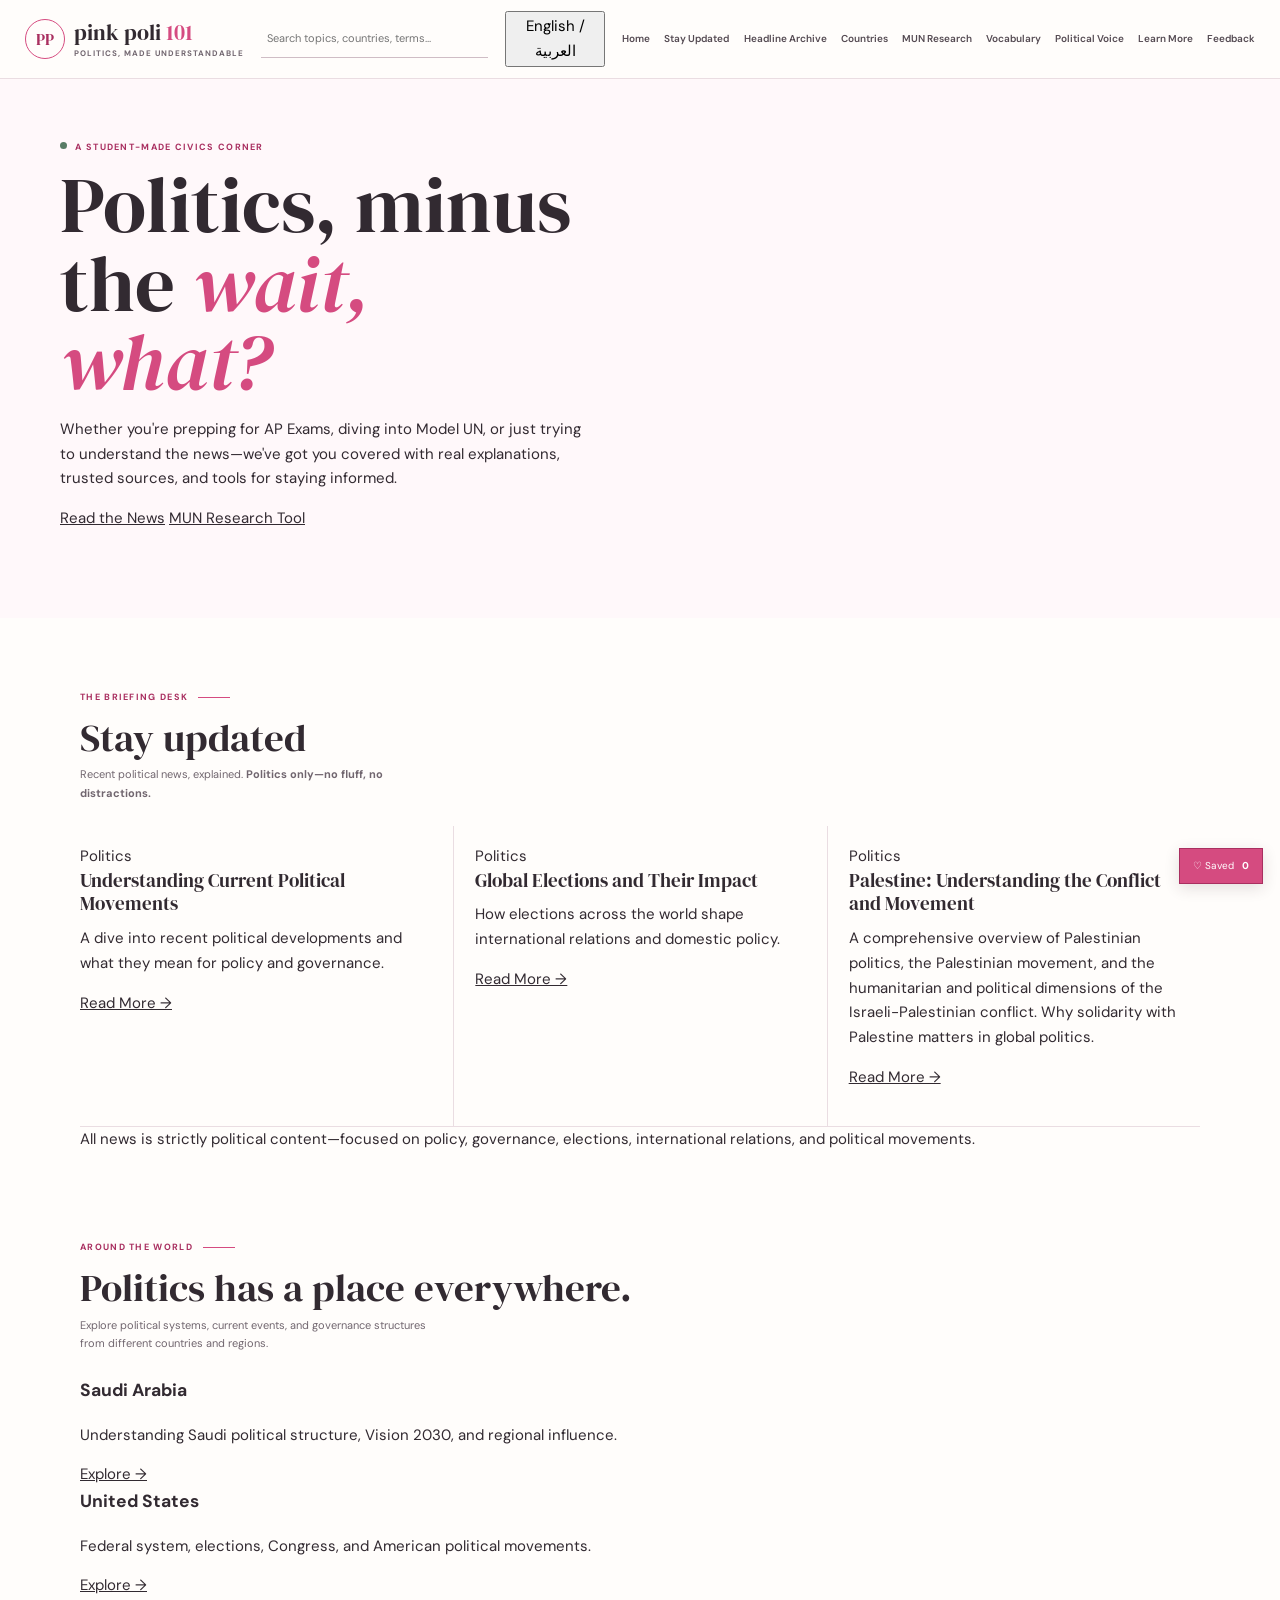
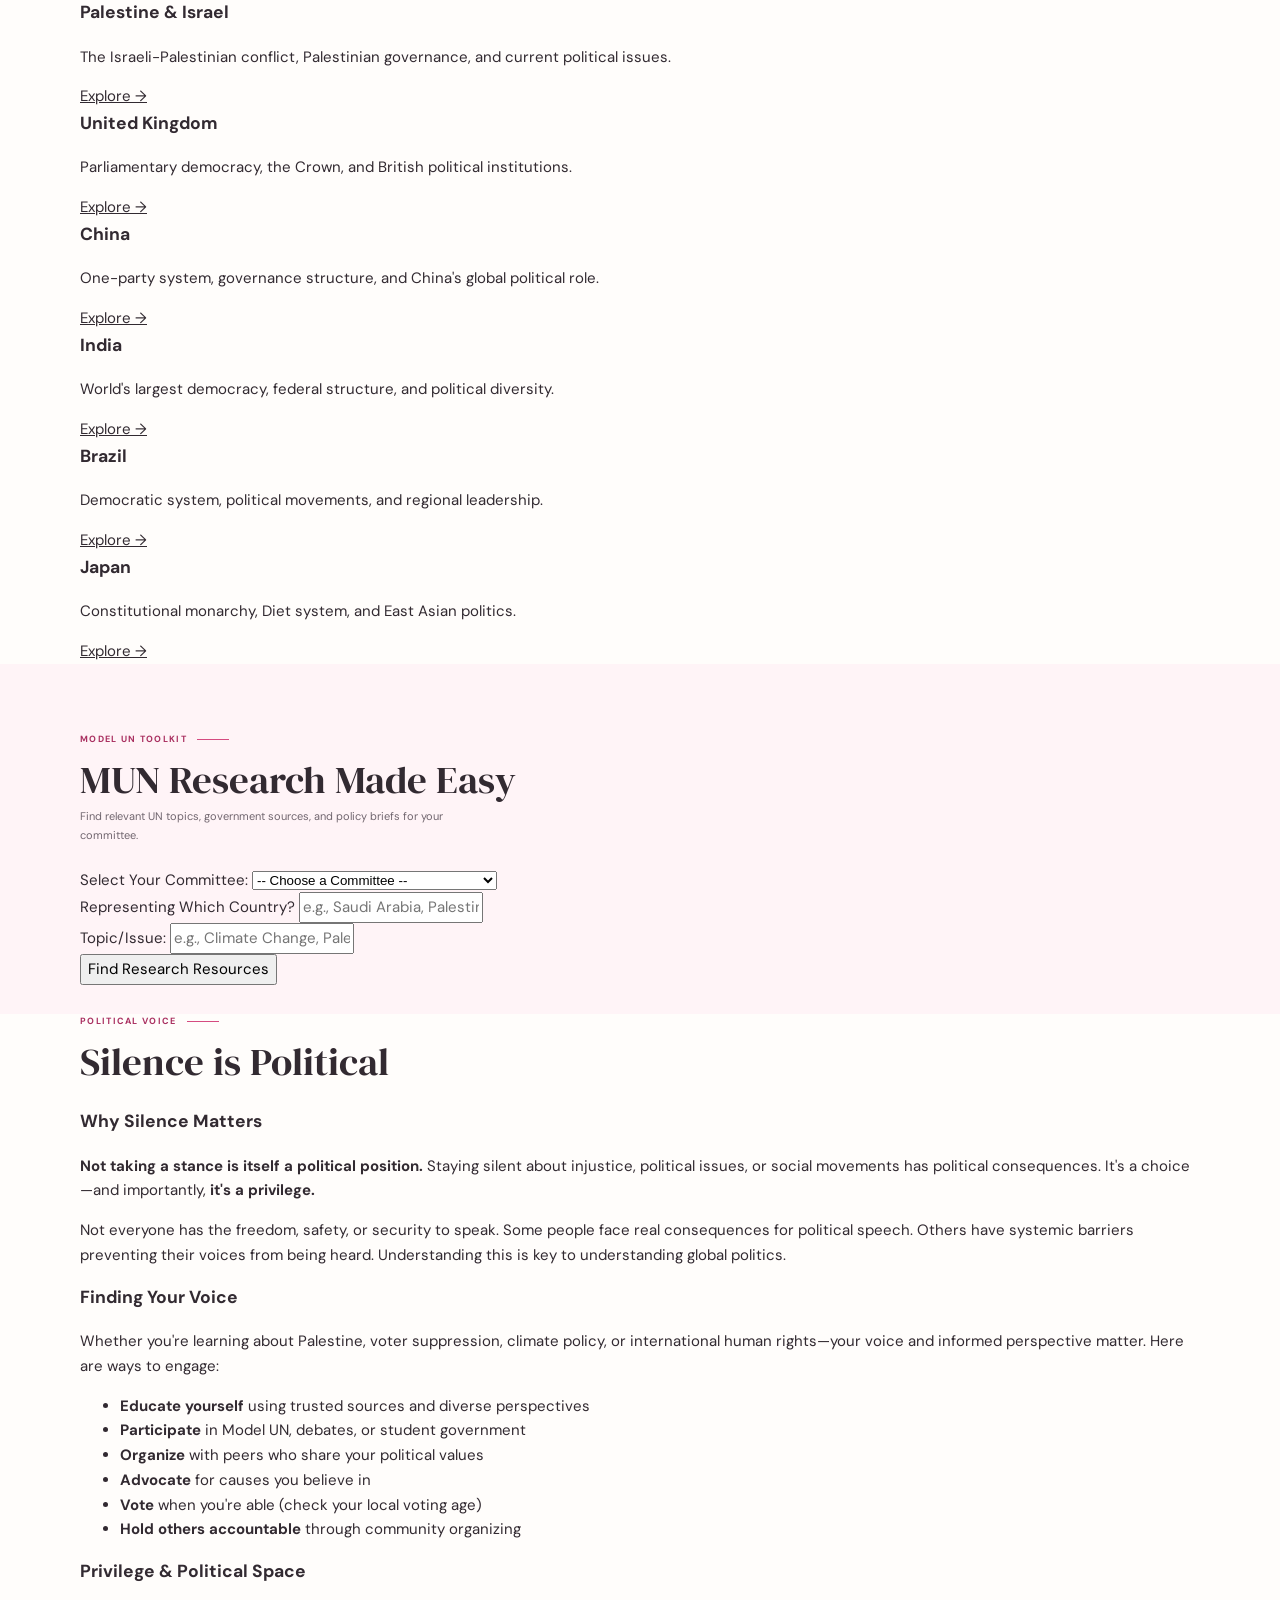
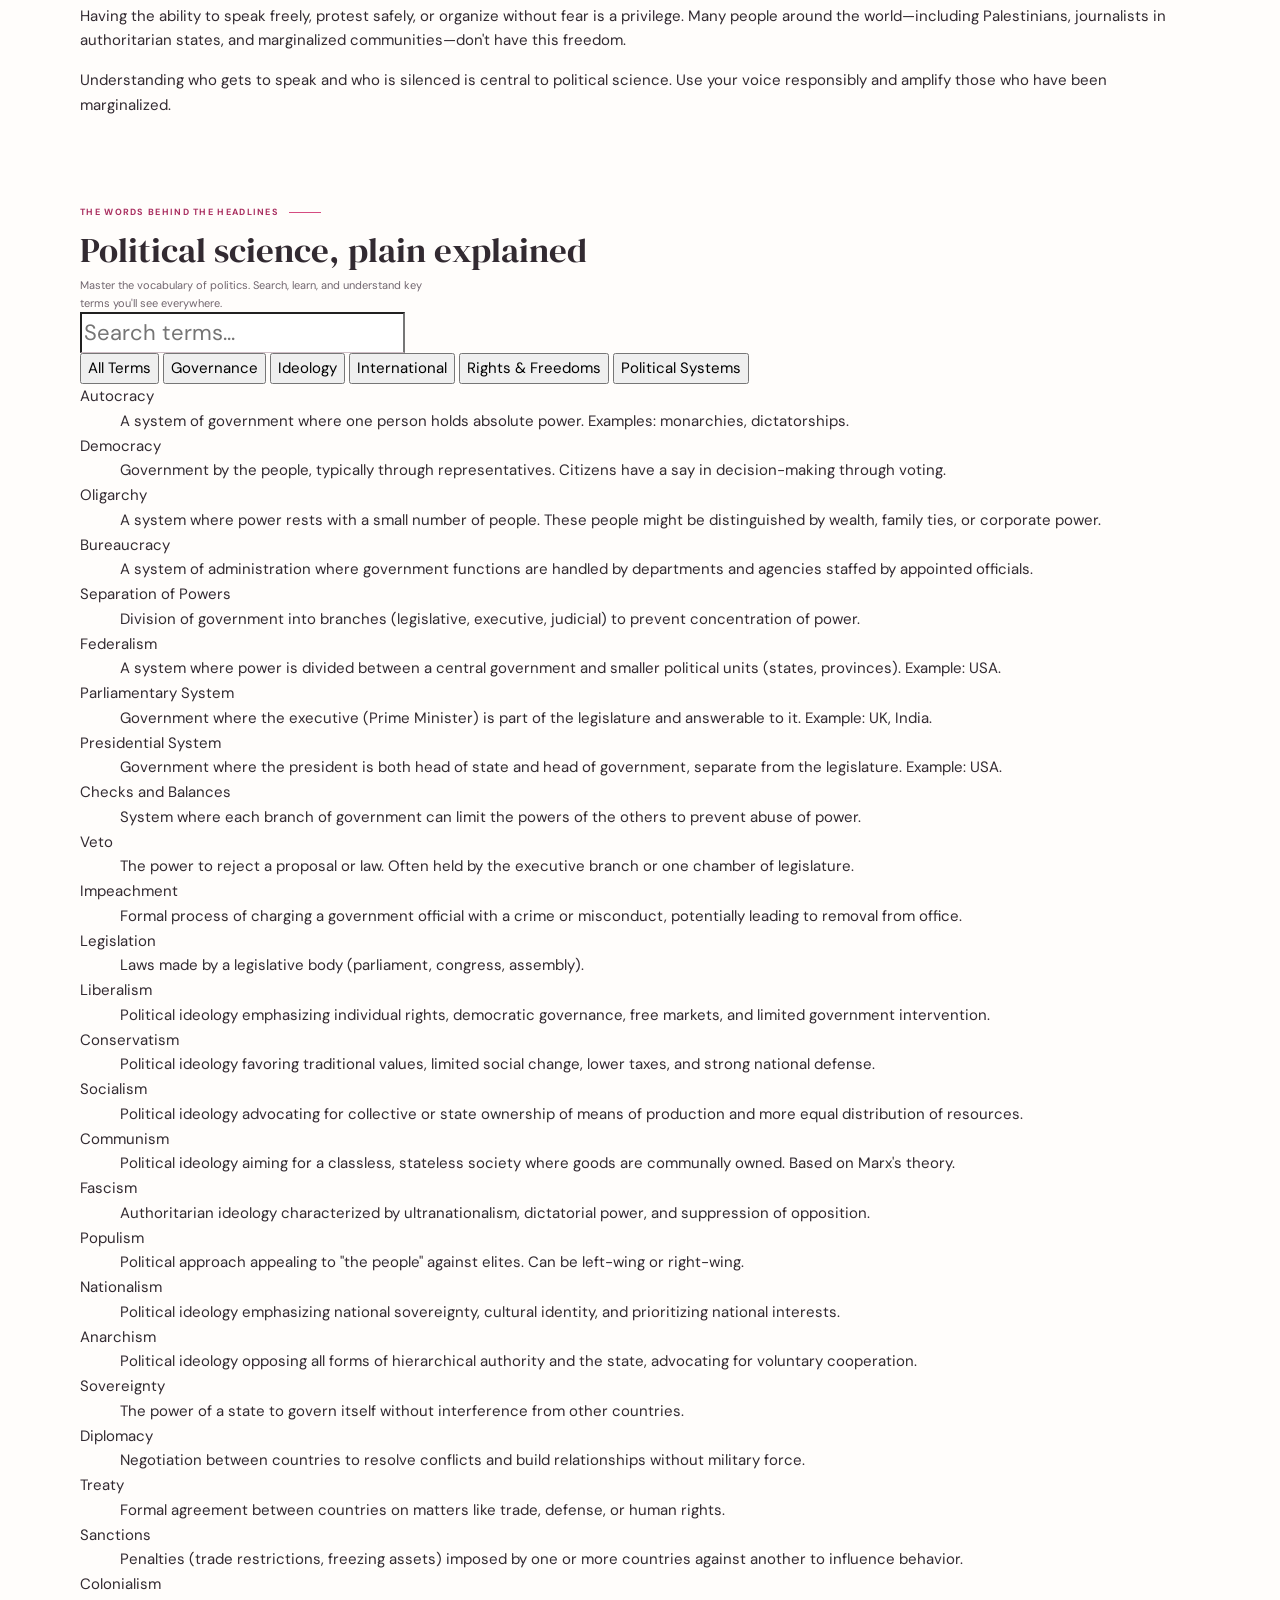
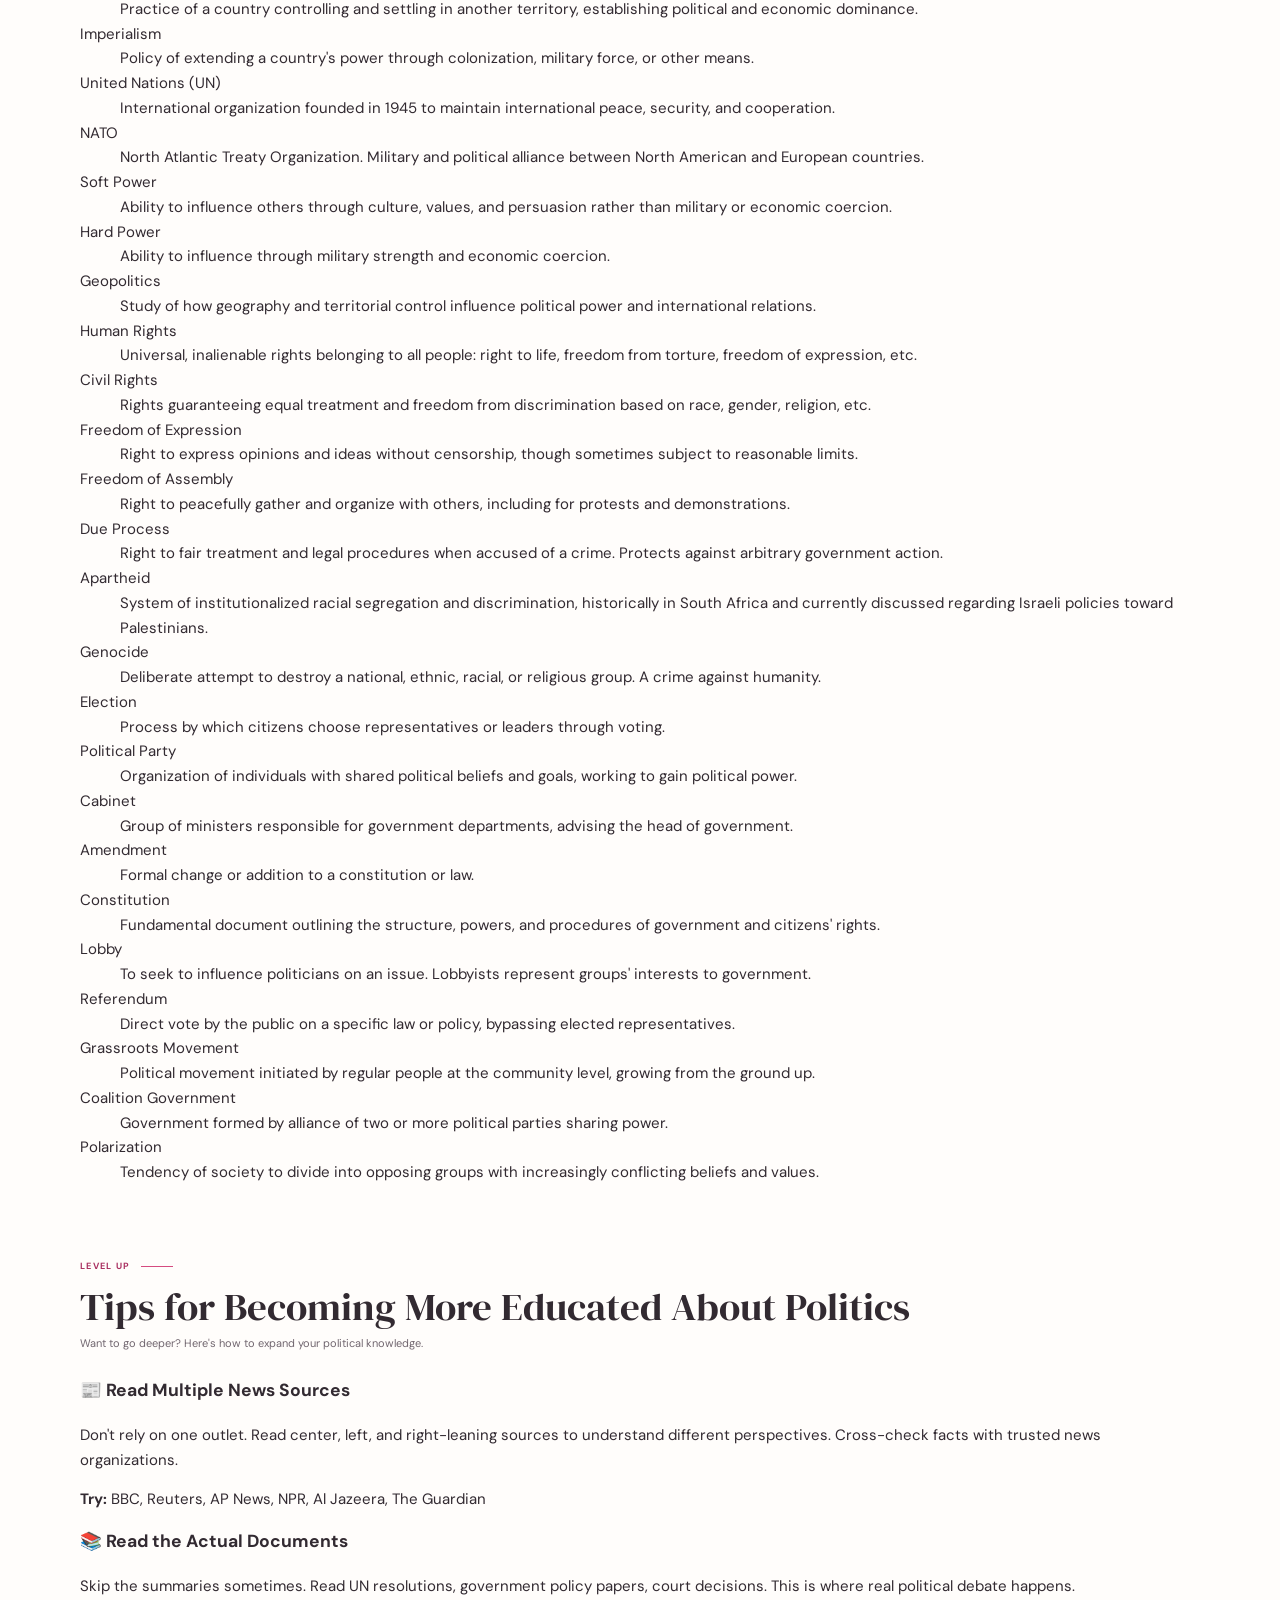
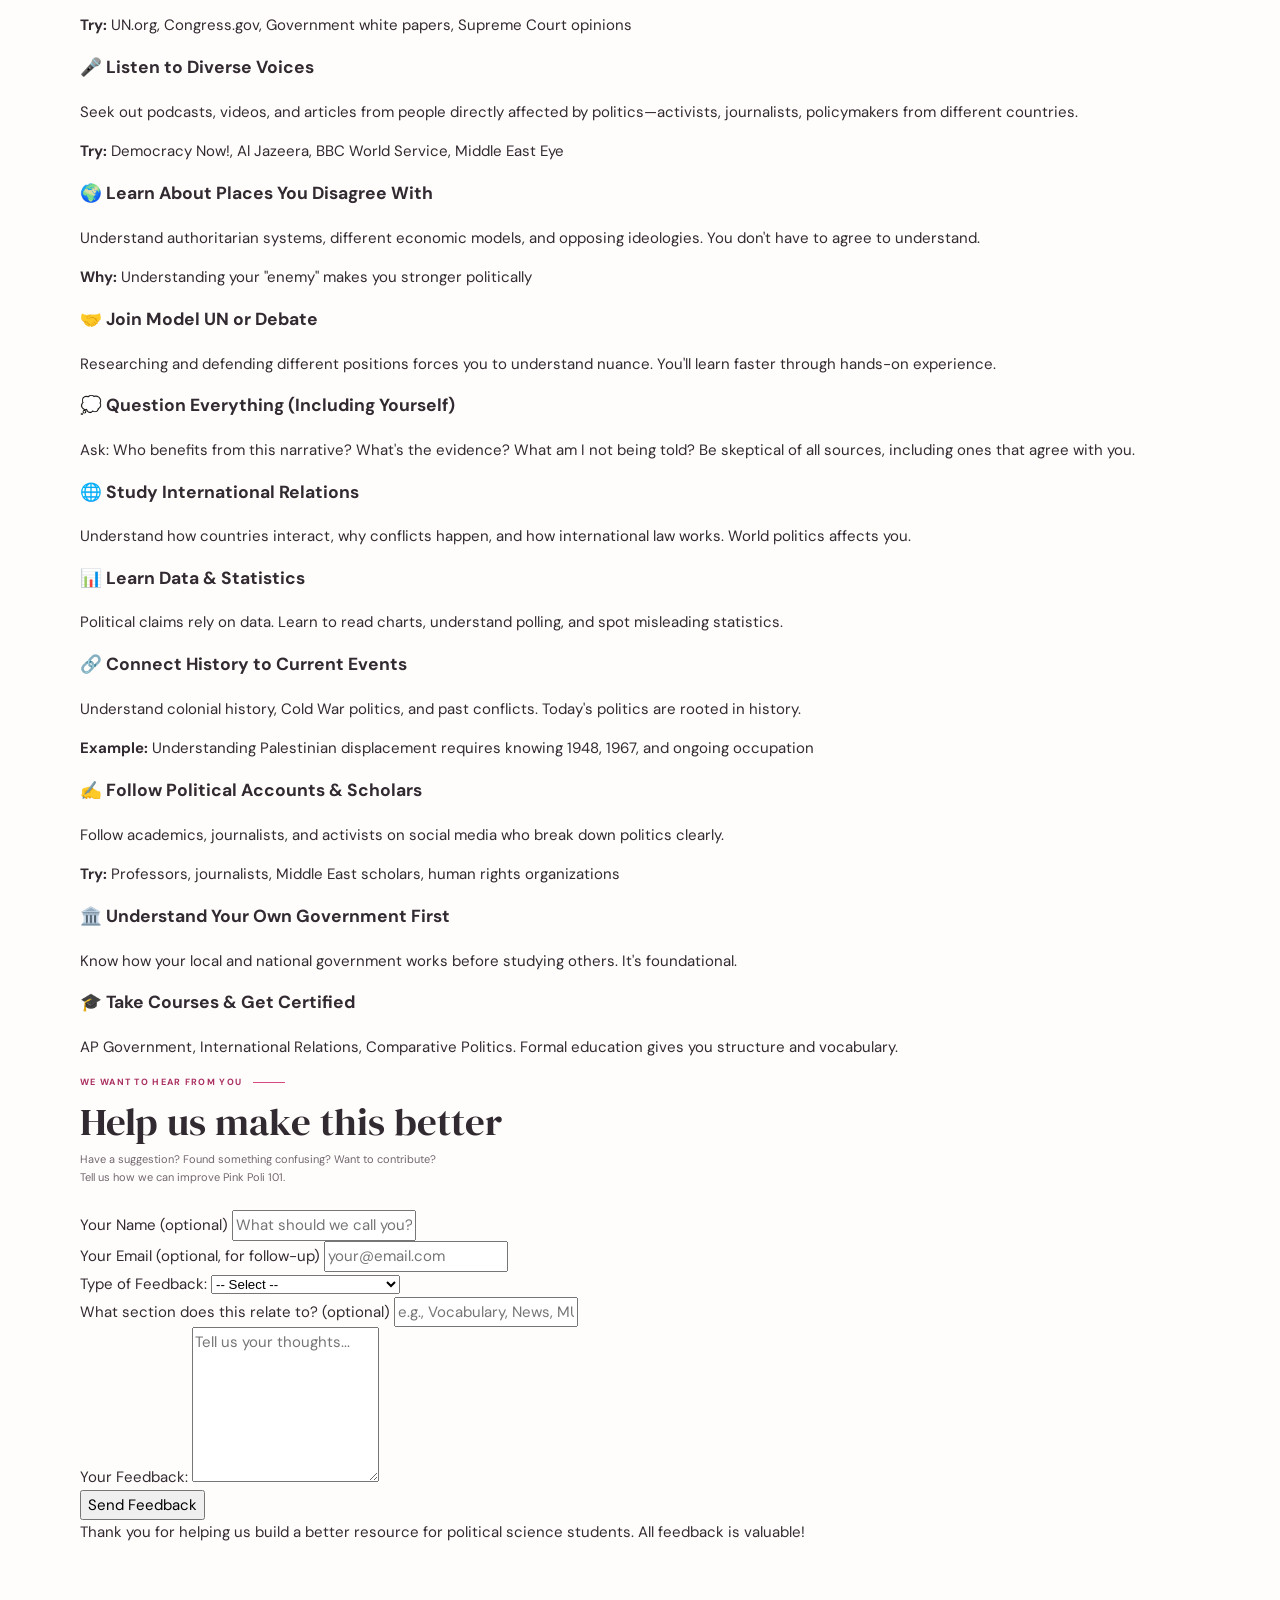
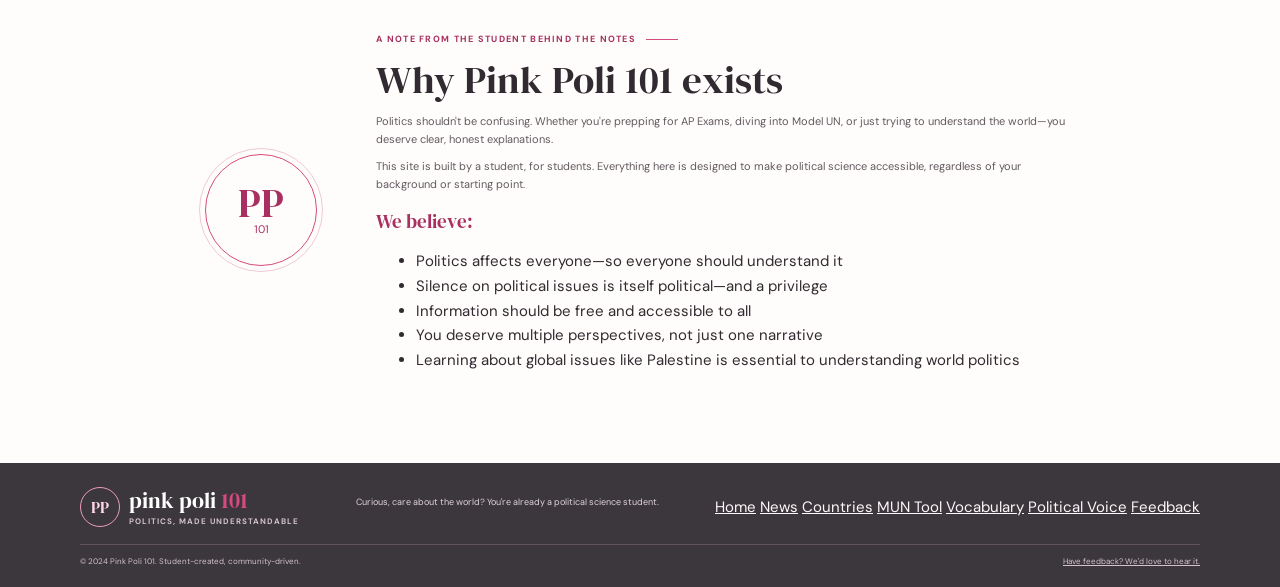
==== commit 3db7b561: "Add comprehensive features: expanded vocabulary, international countries, MUN research tool, politic" ====
--- a/index.html
+++ b/index.html
@@ -4,7 +4,7 @@
   <meta charset="utf-8">
   <meta name="viewport" content="width=device-width, initial-scale=1">
   <meta name="theme-color" content="#fff8fa">
-  <meta name="description" content="A friendly, neutral political science study hub for students. Explore Saudi, U.S. and world politics, AP study tools, and trusted sources.">
+  <meta name="description" content="A friendly, neutral political science study hub for students. Explore world politics, AP study tools, MUN research, and trusted sources.">
   <title>Pink Poli 101 | Politics, made understandable</title>
   <link rel="preconnect" href="https://fonts.googleapis.com">
   <link rel="preconnect" href="https://fonts.gstatic.com" crossorigin>
@@ -16,32 +16,627 @@
   <a class="skip-link" href="#main">Skip to content</a>
   <header class="site-header">
     <a class="brand" href="#home" aria-label="Pink Poli 101 home"><span class="brand-mark">PP</span><span>pink poli <b>101</b><small>POLITICS, MADE UNDERSTANDABLE</small></span></a>
-    <form class="search" id="site-search" role="search"><label class="sr-only" for="search-input">Search topics, countries, articles and terms</label><input id="search-input" type="search" placeholder="Search a topic, country, or term…" autocomplete="off"><button type="submit" aria-label="Search">⌕</button><div class="search-results" id="search-results" hidden></div></form>
+    <form class="search" id="site-search" role="search">
+      <label class="sr-only" for="search-input">Search topics, countries, articles and terms</label>
+      <input id="search-input" type="search" placeholder="Search topics, countries, terms...">
+    </form>
+    <button class="language-toggle" id="language-toggle" aria-label="Toggle language">English / العربية</button>
     <button class="menu-toggle" id="menu-toggle" aria-expanded="false" aria-controls="primary-nav" aria-label="Open navigation">☰</button>
-    <nav class="main-nav" id="primary-nav" aria-label="Main navigation"><a href="#home">Home</a><a href="#updates">Stay Updated</a><a href="archive.html">Headline Archive</a><a href="#saudi">Saudi</a><a href="#world">World</a><a href="#study">AP Study Hub</a><a href="mun-research.html">MUN Research</a><a href="#ask">Ask Pink Poli</a><a href="#resources">Resources</a><a href="#about">About Me</a></nav>
+    <nav class="main-nav" id="primary-nav" aria-label="Main navigation">
+      <a href="#home">Home</a>
+      <a href="#updates">Stay Updated</a>
+      <a href="archive.html">Headline Archive</a>
+      <a href="#countries">Countries</a>
+      <a href="#mun">MUN Research</a>
+      <a href="#dictionary">Vocabulary</a>
+      <a href="#engagement">Political Voice</a>
+      <a href="#tips">Learn More</a>
+      <a href="#feedback">Feedback</a>
+    </nav>
   </header>
+  
   <main id="main">
-    <section class="hero" id="home"><div class="hero-copy"><p class="eyebrow"><span class="green-dot"></span> A STUDENT-MADE CIVICS CORNER</p><h1>Politics, minus<br>the <em>wait, what?</em></h1><p class="hero-intro">A little more context. A lot less jargon. Explore what’s happening in Saudi Arabia, the U.S. and around the world, then make up your own mind.</p><div class="hero-actions"><a class="button primary" href="#updates">Explore today’s news <span>↗</span></a><a class="text-link" href="#study">Open the study hub →</a></div><p class="hero-note">✳ Curious, not partisan. Every story links to its source.</p></div><div class="hero-photo" role="img" aria-label="A welcoming library study space"><span class="sticker">stay<br>curious <i>✿</i></span><div class="photo-caption"><small>YOUR CIVICS STUDY DATE</small><b>One question at a time.</b></div></div><div class="hero-ribbon"><span>Saudi</span> ✳ <span>U.S.</span> ✳ <span>World</span> ✳ <span>AP Gov</span></div></section>
-
-      <section class="section-wrap news-section" id="updates"><div class="section-heading"><div><p class="eyebrow">THE BRIEFING DESK <i></i></p><h2>Stay updated</h2><p class="deck">Recent political headlines from trusted publishers. The feed cache refreshes twice an hour; each story links to the original article and shows its publisher-provided date. Visit the Headline Archive for older reports.</p></div><div class="updated"><b><span class="green-dot"></span><span id="news-status">Loading recent headlines…</span></b><small id="last-checked">Checking the trusted-source cache.</small></div></div><div id="feed-notice" class="feed-notice" role="status" hidden></div><div class="news-tabs" role="tablist" aria-label="Choose news region"><button class="news-tab active" role="tab" aria-selected="true" data-region="world">What happened today</button><button class="news-tab" role="tab" aria-selected="false" data-region="saudi">Saudi politics</button><button class="news-tab" role="tab" aria-selected="false" data-region="us">U.S. politics</button></div><div class="news-grid" id="news-grid" aria-live="polite"><p class="loading">✳<br>Loading recent headlines…</p></div><div class="source-note"><span>✓</span><p><b>How this feed works:</b> headlines and short descriptions come from publisher RSS feeds; every article is checked against the trusted-domain allowlist. Dates come from the publisher feed. Stories are not ranked by importance or independently verified here, so open the original report to check details and context.</p><a href="#resources">See source standards →</a></div></section>
-
-    <section class="green-band" id="saudi"><div class="section-wrap region-layout"><div><p class="eyebrow">A CLOSER LOOK <i></i></p><h2>Politics has<br>a place <em>here,</em> too.</h2><p>Follow diplomacy, international relations, government announcements and Saudi Arabia’s work with the United Nations, with official sources close at hand.</p><a class="button outline" href="#resources">Saudi official sources ↗</a></div><div class="region-list"><article><span class="round-symbol">س</span><div><small>SAUDI ARABIA</small><h3>Diplomacy &amp; public life</h3><p>Start with official statements and schedules, then compare with independent reporting.</p><a href="#updates" data-open-region="saudi">View Saudi coverage →</a></div></article><article id="world"><span class="round-symbol">◎</span><div><small>WORLD &amp; U.S.</small><h3>Institutions in action</h3><p>Track how elections, courts, legislatures, treaties and international bodies shape public decisions.</p><a href="#updates" data-open-region="world">Browse world coverage →</a></div></article></div></div></section>
-
-    <section class="section-wrap context-section"><div class="section-heading"><div><p class="eyebrow">THE BIGGER PICTURE <i></i></p><h2>Why does this matter?</h2></div><p class="deck">A neutral way to connect headlines to the systems and history behind them.</p></div><div class="context-grid"><article><b>01</b><div><h3>Institutions set the rules</h3><p>Constitutions, courts and legislatures define who can make decisions and how those decisions may be challenged.</p><a href="#dictionary" data-search-term="constitution">Explore related terms →</a></div></article><article><b>02</b><div><h3>Diplomacy creates shared ground</h3><p>States use relationships and international organizations to negotiate, coordinate and raise disagreements.</p><a href="#dictionary" data-search-term="sovereignty">Explore related terms →</a></div></article><article><b>03</b><div><h3>Evidence helps us compare</h3><p>Ask who made a claim, what evidence supports it, what is disputed, and which sources can confirm it.</p><a href="#resources">Check the source guide →</a></div></article></div></section>
-
-    <section class="study-band" id="study"><div class="section-wrap"><div class="section-heading"><div><p class="eyebrow">NOTES OPEN, PHONE AWAY <i></i></p><h2>AP Poli Sci study hub</h2></div><p class="deck">Focused practice for AP Comparative Government and AP U.S. Government and Politics.</p></div><div class="study-layout"><div class="study-menu" role="tablist" aria-label="Study tools"><button class="study-option active" role="tab" aria-selected="true" data-study="quiz">01 &nbsp; Quick quiz <b>→</b></button><button class="study-option" role="tab" aria-selected="false" data-study="cards">02 &nbsp; Flashcards <b>→</b></button><button class="study-option" role="tab" aria-selected="false" data-study="timeline">03 &nbsp; Timeline <b>→</b></button><button class="study-option" role="tab" aria-selected="false" data-study="guides">04 &nbsp; Study guides <b>→</b></button></div><div class="study-stage" id="study-stage" aria-live="polite"></div></div><p class="study-reference">✳ Official course and exam resources: <a href="https://apcentral.collegeboard.org/courses/ap-comparative-government-and-politics" target="_blank" rel="noopener noreferrer">AP Comparative Government</a> · <a href="https://apcentral.collegeboard.org/courses/ap-united-states-government-and-politics" target="_blank" rel="noopener noreferrer">AP U.S. Government</a>. Check College Board for current requirements.</p></div></section>
-
-    <section class="section-wrap dictionary-section" id="dictionary"><div class="dictionary-heading"><div><p class="eyebrow">THE WORDS BEHIND THE HEADLINES <i></i></p><h2>Political science, plain English.</h2><p class="deck">Search a term, or tap one to get started.</p></div><label class="dictionary-search">⌕<span class="sr-only">Search dictionary</span><input type="search" id="dictionary-search" placeholder="Try “federalism” or “legitimacy”"></label></div><div class="term-chips" id="term-chips"></div><article class="definition" id="definition-panel" aria-live="polite"><small>QUICK DEFINITION</small><h3>Pick a word to begin</h3><p>Clear definitions, without the textbook fog.</p></article></section>
-
-    <section class="ask-band" id="ask"><div class="section-wrap ask-layout"><div><p class="eyebrow">NO QUESTION IS TOO BASIC <i></i></p><h2>Ask Pink Poli <span>✳</span></h2><p>Start with our small, source-linked learning library. If a question needs current facts or is not covered yet, we’ll point you to trusted places to investigate.</p><div class="ask-links">Grounded in <a href="https://www.un.org/en/about-us/un-charter/full-text" target="_blank" rel="noopener noreferrer">UN Charter</a><a href="https://www.archives.gov/founding-docs/constitution-transcript" target="_blank" rel="noopener noreferrer">U.S. Constitution</a><a href="https://apcentral.collegeboard.org/courses" target="_blank" rel="noopener noreferrer">AP course guides</a></div></div><form class="ask-form" id="ask-form"><label for="ask-input">What are you wondering about?</label><textarea id="ask-input" rows="3" placeholder="For example: What does sovereignty mean?" required></textarea><button class="button primary" type="submit">Find an explanation →</button><div id="ask-answer" class="ask-answer" aria-live="polite"></div><small>This helper searches a built-in study library; it is not an AI service. Your question stays in this browser.</small></form></div><div class="section-wrap suggestion"><span>✎</span><div><b>Suggest a topic for a future explainer</b><small>Ideas are saved only on this device. There is no public Q&amp;A forum yet.</small></div><form id="suggest-form"><label class="sr-only" for="suggest-input">Topic suggestion</label><input id="suggest-input" required maxlength="140" placeholder="A topic I’d like explained…"><button>Save idea →</button></form></div></section>
-
-    <section class="section-wrap calendar-section" id="calendar"><div class="section-heading"><div><p class="eyebrow">MARK YOUR CIVICS CALENDAR <i></i></p><h2>Dates worth checking</h2></div><p class="deck">Schedules change. These official calendars are the source of truth for dates.</p></div><div class="calendar-grid"><a href="https://www.un.org/en/calendar" target="_blank" rel="noopener noreferrer"><b>UN</b><span><strong>United Nations calendar</strong><small>Meetings, observances and conferences</small></span>↗</a><a href="https://www.un.org/en/ga/meetings/" target="_blank" rel="noopener noreferrer"><b>GA</b><span><strong>UN General Assembly</strong><small>Sessions and official meeting records</small></span>↗</a><a href="https://www.fec.gov/calendar/" target="_blank" rel="noopener noreferrer"><b>US</b><span><strong>U.S. election deadlines</strong><small>Federal Election Commission calendar</small></span>↗</a><a href="https://www.spa.gov.sa/en" target="_blank" rel="noopener noreferrer"><b>SA</b><span><strong>Saudi announcements</strong><small>Saudi Press Agency updates</small></span>↗</a></div></section>
-
-    <section class="resources-band" id="resources"><div class="section-wrap"><div class="section-heading"><div><p class="eyebrow">GOOD QUESTIONS DESERVE GOOD SOURCES <i></i></p><h2>Trusted resources</h2></div><p class="deck">A source’s label tells you what it is, not whether every claim is automatically correct. Compare and verify.</p></div><div class="resource-grid"><div><h3>01 &nbsp; Official</h3><a href="https://www.spa.gov.sa/en" target="_blank" rel="noopener noreferrer"><b>Saudi Press Agency</b><small>Saudi official news agency</small></a><a href="https://www.mofa.gov.sa/en" target="_blank" rel="noopener noreferrer"><b>Saudi Ministry of Foreign Affairs</b><small>Diplomacy and official statements</small></a><a href="https://www.un.org/" target="_blank" rel="noopener noreferrer"><b>United Nations</b><small>Official organization and documents</small></a><a href="https://www.congress.gov/" target="_blank" rel="noopener noreferrer"><b>U.S. Congress</b><small>Bills, laws and legislative records</small></a></div><div><h3>02 &nbsp; Education &amp; research</h3><a href="https://apcentral.collegeboard.org/courses" target="_blank" rel="noopener noreferrer"><b>College Board AP Central</b><small>Official AP course and exam resources</small></a><a href="https://www.cfr.org/" target="_blank" rel="noopener noreferrer"><b>Council on Foreign Relations</b><small>Research and explainers; nonpartisan membership organization</small></a><a href="https://ourworldindata.org/" target="_blank" rel="noopener noreferrer"><b>Our World in Data</b><small>Research-based data and visualizations</small></a><a href="https://www.archives.gov/founding-docs" target="_blank" rel="noopener noreferrer"><b>U.S. National Archives</b><small>Primary documents and records</small></a></div><div><h3>03 &nbsp; News reporting</h3><a href="https://apnews.com/" target="_blank" rel="noopener noreferrer"><b>Associated Press</b><small>Independent news agency</small></a><a href="https://www.reuters.com/" target="_blank" rel="noopener noreferrer"><b>Reuters</b><small>International news organization</small></a><a href="https://www.bbc.com/news" target="_blank" rel="noopener noreferrer"><b>BBC News</b><small>Public-service international news</small></a><a href="https://news.un.org/" target="_blank" rel="noopener noreferrer"><b>UN News</b><small>Reporting from the United Nations</small></a></div></div><p class="editorial-note"><b>Editorial note:</b> Official statements are primary sources for what an institution says or announces; they are not independent verification. News organizations provide reporting. Analysis, opinion and disputed claims should be labeled and compared with other evidence.</p></div></section>
-
-    <section class="section-wrap about-section" id="about"><div class="about-seal">PP<small>101</small></div><div><p class="eyebrow">A NOTE FROM THE STUDENT BEHIND THE NOTES <i></i></p><h2>Hi, I’m Daad.</h2><p>I’m an 11th grade student interested in studying political science. I made Pink Poli 101 because I wanted politics to feel easier to approach for students who are curious but aren’t sure where to start.</p><p>I’m learning, too. This is a place to ask questions, find reliable sources, and explore different systems without being told what to think. Bring your curiosity; we’ll work through the vocabulary together.</p><strong>Daad Yousef Alahmari <span>✿</span></strong></div></section>
+    <!-- HERO SECTION -->
+    <section class="hero" id="home">
+      <div class="hero-copy">
+        <p class="eyebrow"><span class="green-dot"></span> A STUDENT-MADE CIVICS CORNER</p>
+        <h1>Politics, minus<br>the <em>wait, what?</em></h1>
+        <p>Whether you're prepping for AP Exams, diving into Model UN, or just trying to understand the news—we've got you covered with real explanations, trusted sources, and tools for staying informed.</p>
+        <div class="cta-buttons">
+          <a href="#updates" class="btn btn-primary">Read the News</a>
+          <a href="#mun" class="btn btn-secondary">MUN Research Tool</a>
+        </div>
+      </div>
+    </section>
+
+    <!-- NEWS SECTION (Politics Only) -->
+    <section class="section-wrap news-section" id="updates">
+      <div class="section-heading">
+        <div>
+          <p class="eyebrow">THE BRIEFING DESK <i></i></p>
+          <h2>Stay updated</h2>
+          <p class="deck">Recent political news, explained. <strong>Politics only—no fluff, no distractions.</strong></p>
+        </div>
+      </div>
+      <div class="news-grid">
+        <!-- News articles will be populated here -->
+        <article class="news-card">
+          <span class="news-label">Politics</span>
+          <h3>Understanding Current Political Movements</h3>
+          <p>A dive into recent political developments and what they mean for policy and governance.</p>
+          <a href="#" class="news-link">Read More →</a>
+        </article>
+        <article class="news-card">
+          <span class="news-label">Politics</span>
+          <h3>Global Elections and Their Impact</h3>
+          <p>How elections across the world shape international relations and domestic policy.</p>
+          <a href="#" class="news-link">Read More →</a>
+        </article>
+        <article class="news-card featured">
+          <span class="news-label">Politics</span>
+          <h3>Palestine: Understanding the Conflict and Movement</h3>
+          <p>A comprehensive overview of Palestinian politics, the Palestinian movement, and the humanitarian and political dimensions of the Israeli-Palestinian conflict. Why solidarity with Palestine matters in global politics.</p>
+          <a href="#" class="news-link">Read More →</a>
+        </article>
+      </div>
+      <p class="section-note">All news is strictly political content—focused on policy, governance, elections, international relations, and political movements.</p>
+    </section>
+
+    <!-- COUNTRIES SECTION -->
+    <section class="section-wrap countries-section" id="countries">
+      <div class="section-heading">
+        <div>
+          <p class="eyebrow">AROUND THE WORLD <i></i></p>
+          <h2>Politics has a place everywhere.</h2>
+          <p class="deck">Explore political systems, current events, and governance structures from different countries and regions.</p>
+        </div>
+      </div>
+      <div class="countries-grid">
+        <div class="country-card">
+          <h3>Saudi Arabia</h3>
+          <p>Understanding Saudi political structure, Vision 2030, and regional influence.</p>
+          <a href="#" class="country-link">Explore →</a>
+        </div>
+        <div class="country-card">
+          <h3>United States</h3>
+          <p>Federal system, elections, Congress, and American political movements.</p>
+          <a href="#" class="country-link">Explore →</a>
+        </div>
+        <div class="country-card">
+          <h3>Palestine & Israel</h3>
+          <p>The Israeli-Palestinian conflict, Palestinian governance, and current political issues.</p>
+          <a href="#" class="country-link">Explore →</a>
+        </div>
+        <div class="country-card">
+          <h3>United Kingdom</h3>
+          <p>Parliamentary democracy, the Crown, and British political institutions.</p>
+          <a href="#" class="country-link">Explore →</a>
+        </div>
+        <div class="country-card">
+          <h3>China</h3>
+          <p>One-party system, governance structure, and China's global political role.</p>
+          <a href="#" class="country-link">Explore →</a>
+        </div>
+        <div class="country-card">
+          <h3>India</h3>
+          <p>World's largest democracy, federal structure, and political diversity.</p>
+          <a href="#" class="country-link">Explore →</a>
+        </div>
+        <div class="country-card">
+          <h3>Brazil</h3>
+          <p>Democratic system, political movements, and regional leadership.</p>
+          <a href="#" class="country-link">Explore →</a>
+        </div>
+        <div class="country-card">
+          <h3>Japan</h3>
+          <p>Constitutional monarchy, Diet system, and East Asian politics.</p>
+          <a href="#" class="country-link">Explore →</a>
+        </div>
+      </div>
+    </section>
+
+    <!-- MUN RESEARCH TOOL -->
+    <section class="study-band" id="mun">
+      <div class="section-wrap">
+        <div class="section-heading">
+          <div>
+            <p class="eyebrow">MODEL UN TOOLKIT <i></i></p>
+            <h2>MUN Research Made Easy</h2>
+            <p class="deck">Find relevant UN topics, government sources, and policy briefs for your committee.</p>
+          </div>
+        </div>
+        
+        <div class="mun-tool">
+          <form id="mun-search-form" class="mun-search-form">
+            <div class="form-group">
+              <label for="mun-committee">Select Your Committee:</label>
+              <select id="mun-committee" name="committee">
+                <option value="">-- Choose a Committee --</option>
+                <option value="ga">General Assembly (GA)</option>
+                <option value="sc">Security Council (SC)</option>
+                <option value="ecosoc">ECOSOC</option>
+                <option value="icc">International Court of Justice (ICJ)</option>
+                <option value="icrc">International Committee of Red Cross</option>
+                <option value="unhrc">UN Human Rights Council</option>
+                <option value="unesco">UNESCO</option>
+                <option value="unep">UN Environment Programme</option>
+                <option value="wto">World Trade Organization</option>
+                <option value="crisis">Crisis Committee</option>
+                <option value="specialized">Specialized Agencies</option>
+              </select>
+            </div>
+
+            <div class="form-group">
+              <label for="mun-country">Representing Which Country?</label>
+              <input type="text" id="mun-country" name="country" placeholder="e.g., Saudi Arabia, Palestine, United States" autocomplete="off">
+            </div>
+
+            <div class="form-group">
+              <label for="mun-topic">Topic/Issue:</label>
+              <input type="text" id="mun-topic" name="topic" placeholder="e.g., Climate Change, Palestinian Rights, Trade Policy">
+            </div>
+
+            <button type="submit" class="btn btn-primary">Find Research Resources</button>
+          </form>
+
+          <div id="mun-results" class="mun-results" style="display: none;">
+            <h3>Research Resources for Your Position:</h3>
+            <div class="results-container">
+              <div class="result-category">
+                <h4>UN Documents & Resolutions</h4>
+                <ul id="un-docs-list"></ul>
+              </div>
+              <div class="result-category">
+                <h4>Government Sources</h4>
+                <ul id="gov-sources-list"></ul>
+              </div>
+              <div class="result-category">
+                <h4>Related Policy Briefs</h4>
+                <ul id="briefs-list"></ul>
+              </div>
+            </div>
+          </div>
+        </div>
+      </div>
+    </section>
+
+    <!-- POLITICAL ENGAGEMENT SECTION -->
+    <section class="engagement-band" id="engagement">
+      <div class="section-wrap">
+        <div class="section-heading">
+          <div>
+            <p class="eyebrow">POLITICAL VOICE <i></i></p>
+            <h2>Silence is Political</h2>
+          </div>
+        </div>
+        <div class="engagement-content">
+          <div class="engagement-card">
+            <h3>Why Silence Matters</h3>
+            <p><strong>Not taking a stance is itself a political position.</strong> Staying silent about injustice, political issues, or social movements has political consequences. It's a choice—and importantly, <strong>it's a privilege.</strong></p>
+            <p>Not everyone has the freedom, safety, or security to speak. Some people face real consequences for political speech. Others have systemic barriers preventing their voices from being heard. Understanding this is key to understanding global politics.</p>
+          </div>
+          <div class="engagement-card">
+            <h3>Finding Your Voice</h3>
+            <p>Whether you're learning about Palestine, voter suppression, climate policy, or international human rights—your voice and informed perspective matter. Here are ways to engage:</p>
+            <ul>
+              <li><strong>Educate yourself</strong> using trusted sources and diverse perspectives</li>
+              <li><strong>Participate</strong> in Model UN, debates, or student government</li>
+              <li><strong>Organize</strong> with peers who share your political values</li>
+              <li><strong>Advocate</strong> for causes you believe in</li>
+              <li><strong>Vote</strong> when you're able (check your local voting age)</li>
+              <li><strong>Hold others accountable</strong> through community organizing</li>
+            </ul>
+          </div>
+          <div class="engagement-card">
+            <h3>Privilege & Political Space</h3>
+            <p>Having the ability to speak freely, protest safely, or organize without fear is a privilege. Many people around the world—including Palestinians, journalists in authoritarian states, and marginalized communities—don't have this freedom.</p>
+            <p>Understanding who gets to speak and who is silenced is central to political science. Use your voice responsibly and amplify those who have been marginalized.</p>
+          </div>
+        </div>
+      </div>
+    </section>
+
+    <!-- DICTIONARY SECTION - EXPANDED -->
+    <section class="section-wrap dictionary-section" id="dictionary">
+      <div class="dictionary-heading">
+        <div>
+          <p class="eyebrow">THE WORDS BEHIND THE HEADLINES <i></i></p>
+          <h2>Political science, plain explained</h2>
+          <p class="deck">Master the vocabulary of politics. Search, learn, and understand key terms you'll see everywhere.</p>
+        </div>
+      </div>
+      
+      <div class="dictionary-controls">
+        <input type="search" id="dictionary-search" placeholder="Search terms..." class="dictionary-search">
+        <div class="category-filter">
+          <button class="filter-btn active" data-filter="all">All Terms</button>
+          <button class="filter-btn" data-filter="governance">Governance</button>
+          <button class="filter-btn" data-filter="ideology">Ideology</button>
+          <button class="filter-btn" data-filter="international">International</button>
+          <button class="filter-btn" data-filter="rights">Rights & Freedoms</button>
+          <button class="filter-btn" data-filter="systems">Political Systems</button>
+        </div>
+      </div>
+
+      <div class="dictionary-list">
+        <!-- GOVERNANCE TERMS -->
+        <div class="dict-entry" data-category="governance">
+          <dt>Autocracy</dt>
+          <dd>A system of government where one person holds absolute power. Examples: monarchies, dictatorships.</dd>
+        </div>
+        <div class="dict-entry" data-category="governance">
+          <dt>Democracy</dt>
+          <dd>Government by the people, typically through representatives. Citizens have a say in decision-making through voting.</dd>
+        </div>
+        <div class="dict-entry" data-category="governance">
+          <dt>Oligarchy</dt>
+          <dd>A system where power rests with a small number of people. These people might be distinguished by wealth, family ties, or corporate power.</dd>
+        </div>
+        <div class="dict-entry" data-category="governance">
+          <dt>Bureaucracy</dt>
+          <dd>A system of administration where government functions are handled by departments and agencies staffed by appointed officials.</dd>
+        </div>
+        <div class="dict-entry" data-category="governance">
+          <dt>Separation of Powers</dt>
+          <dd>Division of government into branches (legislative, executive, judicial) to prevent concentration of power.</dd>
+        </div>
+        <div class="dict-entry" data-category="governance">
+          <dt>Federalism</dt>
+          <dd>A system where power is divided between a central government and smaller political units (states, provinces). Example: USA.</dd>
+        </div>
+        <div class="dict-entry" data-category="governance">
+          <dt>Parliamentary System</dt>
+          <dd>Government where the executive (Prime Minister) is part of the legislature and answerable to it. Example: UK, India.</dd>
+        </div>
+        <div class="dict-entry" data-category="governance">
+          <dt>Presidential System</dt>
+          <dd>Government where the president is both head of state and head of government, separate from the legislature. Example: USA.</dd>
+        </div>
+        <div class="dict-entry" data-category="governance">
+          <dt>Checks and Balances</dt>
+          <dd>System where each branch of government can limit the powers of the others to prevent abuse of power.</dd>
+        </div>
+        <div class="dict-entry" data-category="governance">
+          <dt>Veto</dt>
+          <dd>The power to reject a proposal or law. Often held by the executive branch or one chamber of legislature.</dd>
+        </div>
+        <div class="dict-entry" data-category="governance">
+          <dt>Impeachment</dt>
+          <dd>Formal process of charging a government official with a crime or misconduct, potentially leading to removal from office.</dd>
+        </div>
+        <div class="dict-entry" data-category="governance">
+          <dt>Legislation</dt>
+          <dd>Laws made by a legislative body (parliament, congress, assembly).</dd>
+        </div>
+
+        <!-- IDEOLOGY TERMS -->
+        <div class="dict-entry" data-category="ideology">
+          <dt>Liberalism</dt>
+          <dd>Political ideology emphasizing individual rights, democratic governance, free markets, and limited government intervention.</dd>
+        </div>
+        <div class="dict-entry" data-category="ideology">
+          <dt>Conservatism</dt>
+          <dd>Political ideology favoring traditional values, limited social change, lower taxes, and strong national defense.</dd>
+        </div>
+        <div class="dict-entry" data-category="ideology">
+          <dt>Socialism</dt>
+          <dd>Political ideology advocating for collective or state ownership of means of production and more equal distribution of resources.</dd>
+        </div>
+        <div class="dict-entry" data-category="ideology">
+          <dt>Communism</dt>
+          <dd>Political ideology aiming for a classless, stateless society where goods are communally owned. Based on Marx's theory.</dd>
+        </div>
+        <div class="dict-entry" data-category="ideology">
+          <dt>Fascism</dt>
+          <dd>Authoritarian ideology characterized by ultranationalism, dictatorial power, and suppression of opposition.</dd>
+        </div>
+        <div class="dict-entry" data-category="ideology">
+          <dt>Populism</dt>
+          <dd>Political approach appealing to "the people" against elites. Can be left-wing or right-wing.</dd>
+        </div>
+        <div class="dict-entry" data-category="ideology">
+          <dt>Nationalism</dt>
+          <dd>Political ideology emphasizing national sovereignty, cultural identity, and prioritizing national interests.</dd>
+        </div>
+        <div class="dict-entry" data-category="ideology">
+          <dt>Anarchism</dt>
+          <dd>Political ideology opposing all forms of hierarchical authority and the state, advocating for voluntary cooperation.</dd>
+        </div>
+
+        <!-- INTERNATIONAL TERMS -->
+        <div class="dict-entry" data-category="international">
+          <dt>Sovereignty</dt>
+          <dd>The power of a state to govern itself without interference from other countries.</dd>
+        </div>
+        <div class="dict-entry" data-category="international">
+          <dt>Diplomacy</dt>
+          <dd>Negotiation between countries to resolve conflicts and build relationships without military force.</dd>
+        </div>
+        <div class="dict-entry" data-category="international">
+          <dt>Treaty</dt>
+          <dd>Formal agreement between countries on matters like trade, defense, or human rights.</dd>
+        </div>
+        <div class="dict-entry" data-category="international">
+          <dt>Sanctions</dt>
+          <dd>Penalties (trade restrictions, freezing assets) imposed by one or more countries against another to influence behavior.</dd>
+        </div>
+        <div class="dict-entry" data-category="international">
+          <dt>Colonialism</dt>
+          <dd>Practice of a country controlling and settling in another territory, establishing political and economic dominance.</dd>
+        </div>
+        <div class="dict-entry" data-category="international">
+          <dt>Imperialism</dt>
+          <dd>Policy of extending a country's power through colonization, military force, or other means.</dd>
+        </div>
+        <div class="dict-entry" data-category="international">
+          <dt>United Nations (UN)</dt>
+          <dd>International organization founded in 1945 to maintain international peace, security, and cooperation.</dd>
+        </div>
+        <div class="dict-entry" data-category="international">
+          <dt>NATO</dt>
+          <dd>North Atlantic Treaty Organization. Military and political alliance between North American and European countries.</dd>
+        </div>
+        <div class="dict-entry" data-category="international">
+          <dt>Soft Power</dt>
+          <dd>Ability to influence others through culture, values, and persuasion rather than military or economic coercion.</dd>
+        </div>
+        <div class="dict-entry" data-category="international">
+          <dt>Hard Power</dt>
+          <dd>Ability to influence through military strength and economic coercion.</dd>
+        </div>
+        <div class="dict-entry" data-category="international">
+          <dt>Geopolitics</dt>
+          <dd>Study of how geography and territorial control influence political power and international relations.</dd>
+        </div>
+
+        <!-- RIGHTS & FREEDOMS -->
+        <div class="dict-entry" data-category="rights">
+          <dt>Human Rights</dt>
+          <dd>Universal, inalienable rights belonging to all people: right to life, freedom from torture, freedom of expression, etc.</dd>
+        </div>
+        <div class="dict-entry" data-category="rights">
+          <dt>Civil Rights</dt>
+          <dd>Rights guaranteeing equal treatment and freedom from discrimination based on race, gender, religion, etc.</dd>
+        </div>
+        <div class="dict-entry" data-category="rights">
+          <dt>Freedom of Expression</dt>
+          <dd>Right to express opinions and ideas without censorship, though sometimes subject to reasonable limits.</dd>
+        </div>
+        <div class="dict-entry" data-category="rights">
+          <dt>Freedom of Assembly</dt>
+          <dd>Right to peacefully gather and organize with others, including for protests and demonstrations.</dd>
+        </div>
+        <div class="dict-entry" data-category="rights">
+          <dt>Due Process</dt>
+          <dd>Right to fair treatment and legal procedures when accused of a crime. Protects against arbitrary government action.</dd>
+        </div>
+        <div class="dict-entry" data-category="rights">
+          <dt>Apartheid</dt>
+          <dd>System of institutionalized racial segregation and discrimination, historically in South Africa and currently discussed regarding Israeli policies toward Palestinians.</dd>
+        </div>
+        <div class="dict-entry" data-category="rights">
+          <dt>Genocide</dt>
+          <dd>Deliberate attempt to destroy a national, ethnic, racial, or religious group. A crime against humanity.</dd>
+        </div>
+
+        <!-- POLITICAL SYSTEMS -->
+        <div class="dict-entry" data-category="systems">
+          <dt>Election</dt>
+          <dd>Process by which citizens choose representatives or leaders through voting.</dd>
+        </div>
+        <div class="dict-entry" data-category="systems">
+          <dt>Political Party</dt>
+          <dd>Organization of individuals with shared political beliefs and goals, working to gain political power.</dd>
+        </div>
+        <div class="dict-entry" data-category="systems">
+          <dt>Cabinet</dt>
+          <dd>Group of ministers responsible for government departments, advising the head of government.</dd>
+        </div>
+        <div class="dict-entry" data-category="systems">
+          <dt>Amendment</dt>
+          <dd>Formal change or addition to a constitution or law.</dd>
+        </div>
+        <div class="dict-entry" data-category="systems">
+          <dt>Constitution</dt>
+          <dd>Fundamental document outlining the structure, powers, and procedures of government and citizens' rights.</dd>
+        </div>
+        <div class="dict-entry" data-category="systems">
+          <dt>Lobby</dt>
+          <dd>To seek to influence politicians on an issue. Lobbyists represent groups' interests to government.</dd>
+        </div>
+        <div class="dict-entry" data-category="systems">
+          <dt>Referendum</dt>
+          <dd>Direct vote by the public on a specific law or policy, bypassing elected representatives.</dd>
+        </div>
+        <div class="dict-entry" data-category="systems">
+          <dt>Grassroots Movement</dt>
+          <dd>Political movement initiated by regular people at the community level, growing from the ground up.</dd>
+        </div>
+        <div class="dict-entry" data-category="systems">
+          <dt>Coalition Government</dt>
+          <dd>Government formed by alliance of two or more political parties sharing power.</dd>
+        </div>
+        <div class="dict-entry" data-category="systems">
+          <dt>Polarization</dt>
+          <dd>Tendency of society to divide into opposing groups with increasingly conflicting beliefs and values.</dd>
+        </div>
+      </div>
+    </section>
+
+    <!-- EDUCATION TIPS SECTION -->
+    <section class="tips-band" id="tips">
+      <div class="section-wrap">
+        <div class="section-heading">
+          <div>
+            <p class="eyebrow">LEVEL UP <i></i></p>
+            <h2>Tips for Becoming More Educated About Politics</h2>
+            <p class="deck">Want to go deeper? Here's how to expand your political knowledge.</p>
+          </div>
+        </div>
+
+        <div class="tips-grid">
+          <div class="tip-card">
+            <h3>📰 Read Multiple News Sources</h3>
+            <p>Don't rely on one outlet. Read center, left, and right-leaning sources to understand different perspectives. Cross-check facts with trusted news organizations.</p>
+            <p><strong>Try:</strong> BBC, Reuters, AP News, NPR, Al Jazeera, The Guardian</p>
+          </div>
+
+          <div class="tip-card">
+            <h3>📚 Read the Actual Documents</h3>
+            <p>Skip the summaries sometimes. Read UN resolutions, government policy papers, court decisions. This is where real political debate happens.</p>
+            <p><strong>Try:</strong> UN.org, Congress.gov, Government white papers, Supreme Court opinions</p>
+          </div>
+
+          <div class="tip-card">
+            <h3>🎤 Listen to Diverse Voices</h3>
+            <p>Seek out podcasts, videos, and articles from people directly affected by politics—activists, journalists, policymakers from different countries.</p>
+            <p><strong>Try:</strong> Democracy Now!, Al Jazeera, BBC World Service, Middle East Eye</p>
+          </div>
+
+          <div class="tip-card">
+            <h3>🌍 Learn About Places You Disagree With</h3>
+            <p>Understand authoritarian systems, different economic models, and opposing ideologies. You don't have to agree to understand.</p>
+            <p><strong>Why:</strong> Understanding your "enemy" makes you stronger politically</p>
+          </div>
+
+          <div class="tip-card">
+            <h3>🤝 Join Model UN or Debate</h3>
+            <p>Researching and defending different positions forces you to understand nuance. You'll learn faster through hands-on experience.</p>
+          </div>
+
+          <div class="tip-card">
+            <h3>💭 Question Everything (Including Yourself)</h3>
+            <p>Ask: Who benefits from this narrative? What's the evidence? What am I not being told? Be skeptical of all sources, including ones that agree with you.</p>
+          </div>
+
+          <div class="tip-card">
+            <h3>🌐 Study International Relations</h3>
+            <p>Understand how countries interact, why conflicts happen, and how international law works. World politics affects you.</p>
+          </div>
+
+          <div class="tip-card">
+            <h3>📊 Learn Data & Statistics</h3>
+            <p>Political claims rely on data. Learn to read charts, understand polling, and spot misleading statistics.</p>
+          </div>
+
+          <div class="tip-card">
+            <h3>🔗 Connect History to Current Events</h3>
+            <p>Understand colonial history, Cold War politics, and past conflicts. Today's politics are rooted in history.</p>
+            <p><strong>Example:</strong> Understanding Palestinian displacement requires knowing 1948, 1967, and ongoing occupation</p>
+          </div>
+
+          <div class="tip-card">
+            <h3>✍️ Follow Political Accounts & Scholars</h3>
+            <p>Follow academics, journalists, and activists on social media who break down politics clearly.</p>
+            <p><strong>Try:</strong> Professors, journalists, Middle East scholars, human rights organizations</p>
+          </div>
+
+          <div class="tip-card">
+            <h3>🏛️ Understand Your Own Government First</h3>
+            <p>Know how your local and national government works before studying others. It's foundational.</p>
+          </div>
+
+          <div class="tip-card">
+            <h3>🎓 Take Courses & Get Certified</h3>
+            <p>AP Government, International Relations, Comparative Politics. Formal education gives you structure and vocabulary.</p>
+          </div>
+        </div>
+      </div>
+    </section>
+
+    <!-- FEEDBACK SECTION -->
+    <section class="section-wrap feedback-section" id="feedback">
+      <div class="section-heading">
+        <div>
+          <p class="eyebrow">WE WANT TO HEAR FROM YOU <i></i></p>
+          <h2>Help us make this better</h2>
+          <p class="deck">Have a suggestion? Found something confusing? Want to contribute? Tell us how we can improve Pink Poli 101.</p>
+        </div>
+      </div>
+
+      <form id="feedback-form" class="feedback-form">
+        <div class="form-group">
+          <label for="feedback-name">Your Name (optional)</label>
+          <input type="text" id="feedback-name" name="name" placeholder="What should we call you?">
+        </div>
+
+        <div class="form-group">
+          <label for="feedback-email">Your Email (optional, for follow-up)</label>
+          <input type="email" id="feedback-email" name="email" placeholder="your@email.com">
+        </div>
+
+        <div class="form-group">
+          <label for="feedback-type">Type of Feedback:</label>
+          <select id="feedback-type" name="type" required>
+            <option value="">-- Select --</option>
+            <option value="suggestion">Suggestion for improvement</option>
+            <option value="missing-content">Missing content or topic</option>
+            <option value="bug">Bug or technical issue</option>
+            <option value="resource">Suggest a resource to add</option>
+            <option value="contribution">I want to contribute</option>
+            <option value="other">Other</option>
+          </select>
+        </div>
+
+        <div class="form-group">
+          <label for="feedback-topic">What section does this relate to? (optional)</label>
+          <input type="text" id="feedback-topic" name="topic" placeholder="e.g., Vocabulary, News, MUN Tool...">
+        </div>
+
+        <div class="form-group">
+          <label for="feedback-message">Your Feedback:</label>
+          <textarea id="feedback-message" name="message" rows="6" placeholder="Tell us your thoughts..." required></textarea>
+        </div>
+
+        <button type="submit" class="btn btn-primary">Send Feedback</button>
+      </form>
+
+      <p class="feedback-note">Thank you for helping us build a better resource for political science students. All feedback is valuable!</p>
+    </section>
+
+    <!-- ABOUT SECTION -->
+    <section class="section-wrap about-section" id="about">
+      <div class="about-seal">PP<small>101</small></div>
+      <div>
+        <p class="eyebrow">A NOTE FROM THE STUDENT BEHIND THE NOTES <i></i></p>
+        <h2>Why Pink Poli 101 exists</h2>
+        <p>Politics shouldn't be confusing. Whether you're prepping for AP Exams, diving into Model UN, or just trying to understand the world—you deserve clear, honest explanations.</p>
+        <p>This site is built by a student, for students. Everything here is designed to make political science accessible, regardless of your background or starting point.</p>
+        <p><strong>We believe:</strong></p>
+        <ul>
+          <li>Politics affects everyone—so everyone should understand it</li>
+          <li>Silence on political issues is itself political—and a privilege</li>
+          <li>Information should be free and accessible to all</li>
+          <li>You deserve multiple perspectives, not just one narrative</li>
+          <li>Learning about global issues like Palestine is essential to understanding world politics</li>
+        </ul>
+      </div>
+    </section>
   </main>
-  <footer><div class="footer-main"><a class="brand" href="#home"><span class="brand-mark">PP</span><span>pink poli <b>101</b><small>POLITICS, MADE UNDERSTANDABLE</small></span></a><p>Curious, careful, and still learning.</p><a href="#home">Back to top ↑</a></div><div class="footer-bottom"><span>© <span id="year"></span> Pink Poli 101 · Student-made learning project</span><span>Educational, not legal or political advice. Check original sources.</span></div></footer>
-  <div class="bookmark-dock"><button id="bookmark-toggle" aria-expanded="false" aria-controls="bookmark-list">♡ Saved <b id="bookmark-count">0</b></button><div id="bookmark-list" hidden></div></div>
+
+  <footer>
+    <div class="footer-main">
+      <a class="brand" href="#home"><span class="brand-mark">PP</span><span>pink poli <b>101</b><small>POLITICS, MADE UNDERSTANDABLE</small></span></a>
+      <p>Curious, care about the world? You're already a political science student.</p>
+      <div class="footer-links">
+        <a href="#home">Home</a>
+        <a href="#updates">News</a>
+        <a href="#countries">Countries</a>
+        <a href="#mun">MUN Tool</a>
+        <a href="#dictionary">Vocabulary</a>
+        <a href="#engagement">Political Voice</a>
+        <a href="#feedback">Feedback</a>
+      </div>
+    </div>
+    <div class="footer-bottom">
+      <p>&copy; 2024 Pink Poli 101. Student-created, community-driven.</p>
+      <p><a href="#feedback">Have feedback? We'd love to hear it.</a></p>
+    </div>
+  </footer>
+
+  <div class="bookmark-dock">
+    <button id="bookmark-toggle" aria-expanded="false" aria-controls="bookmark-list">♡ Saved <b id="bookmark-count">0</b></button>
+    <div id="bookmark-list" hidden></div>
+  </div>
 </body>
 </html>
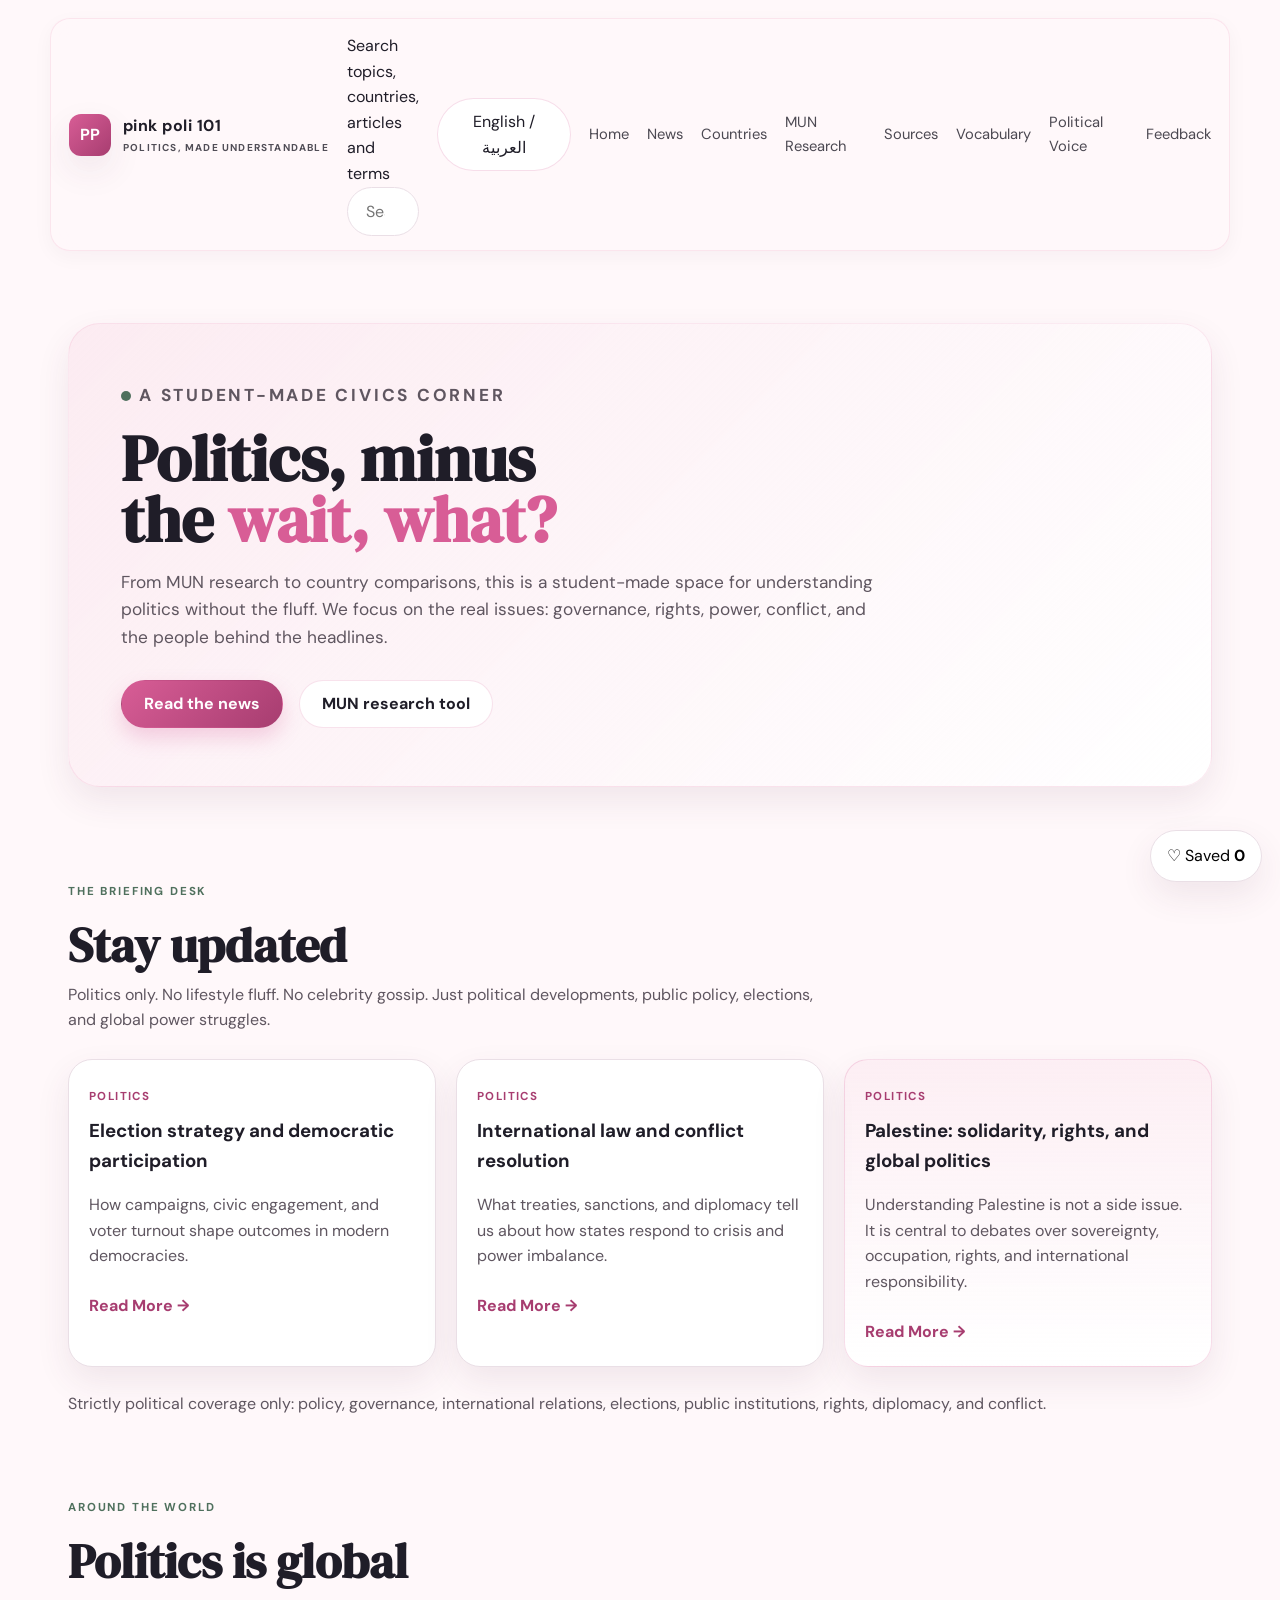
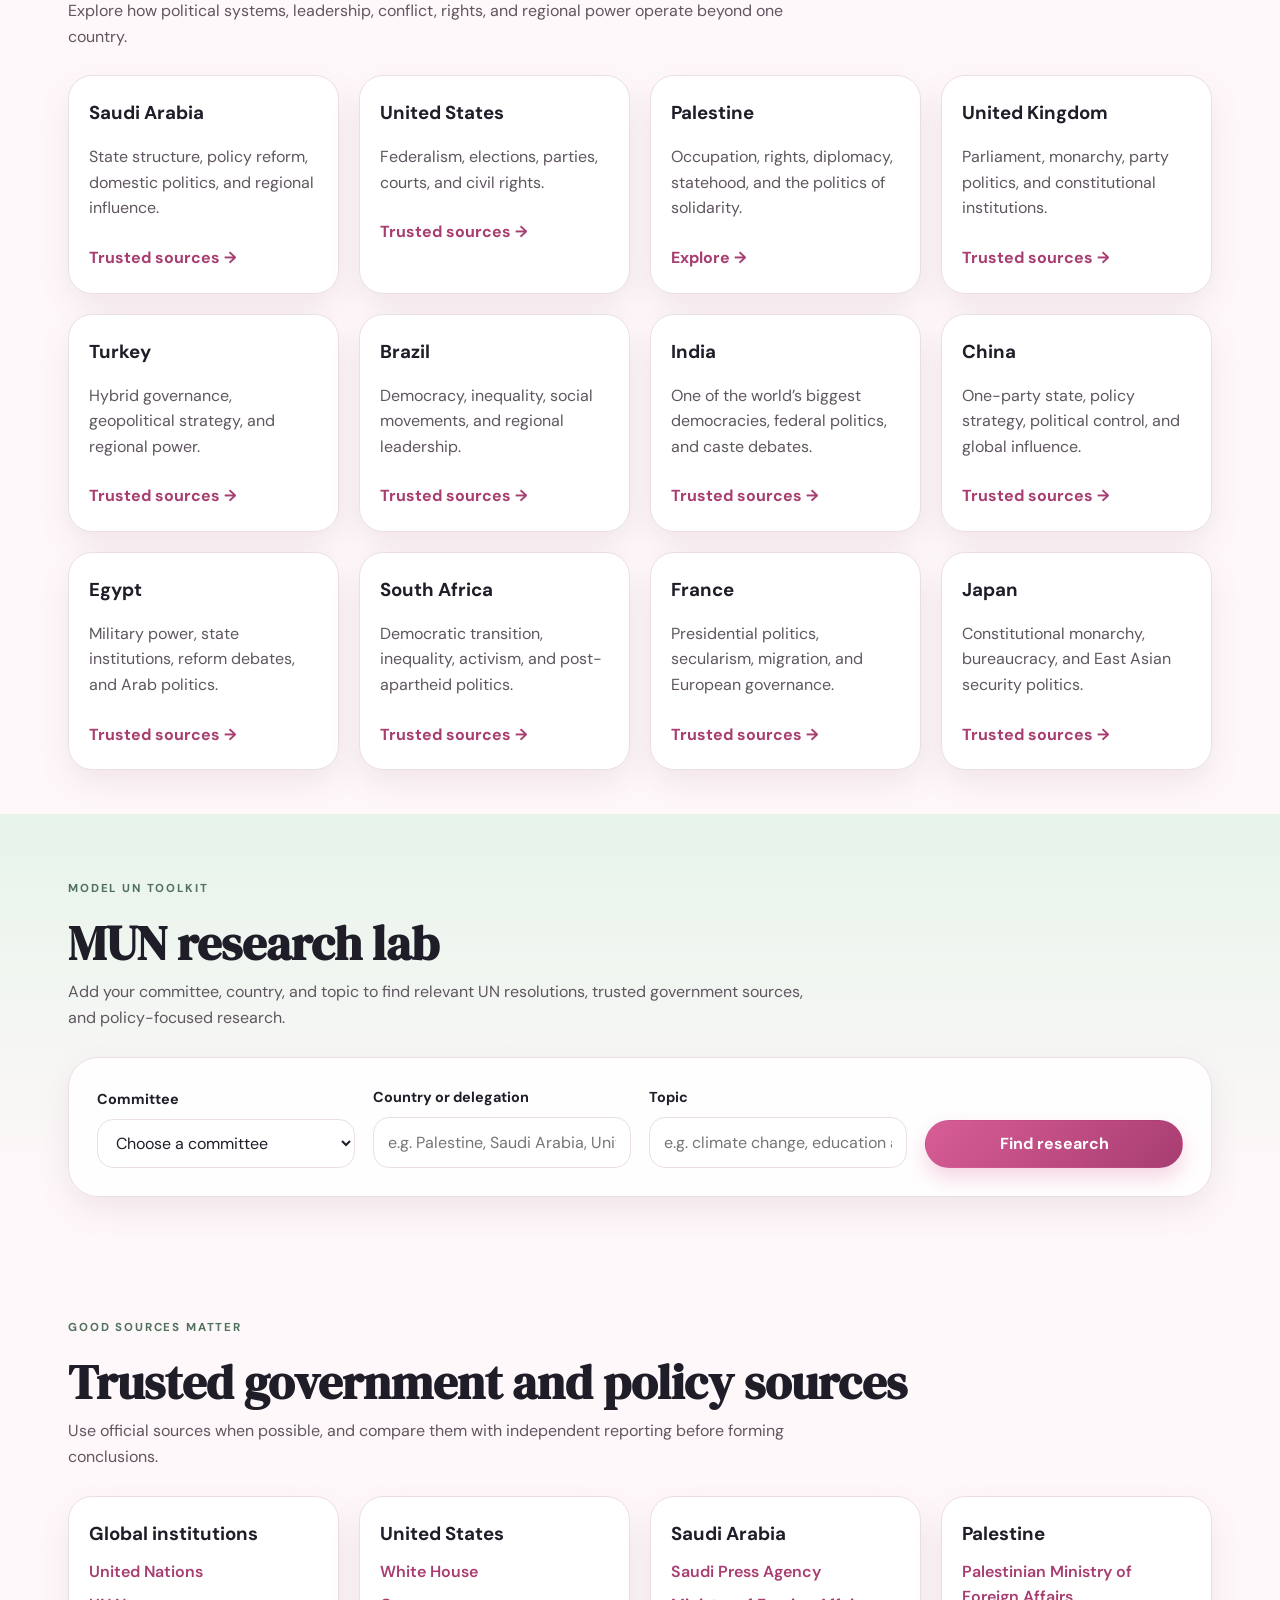
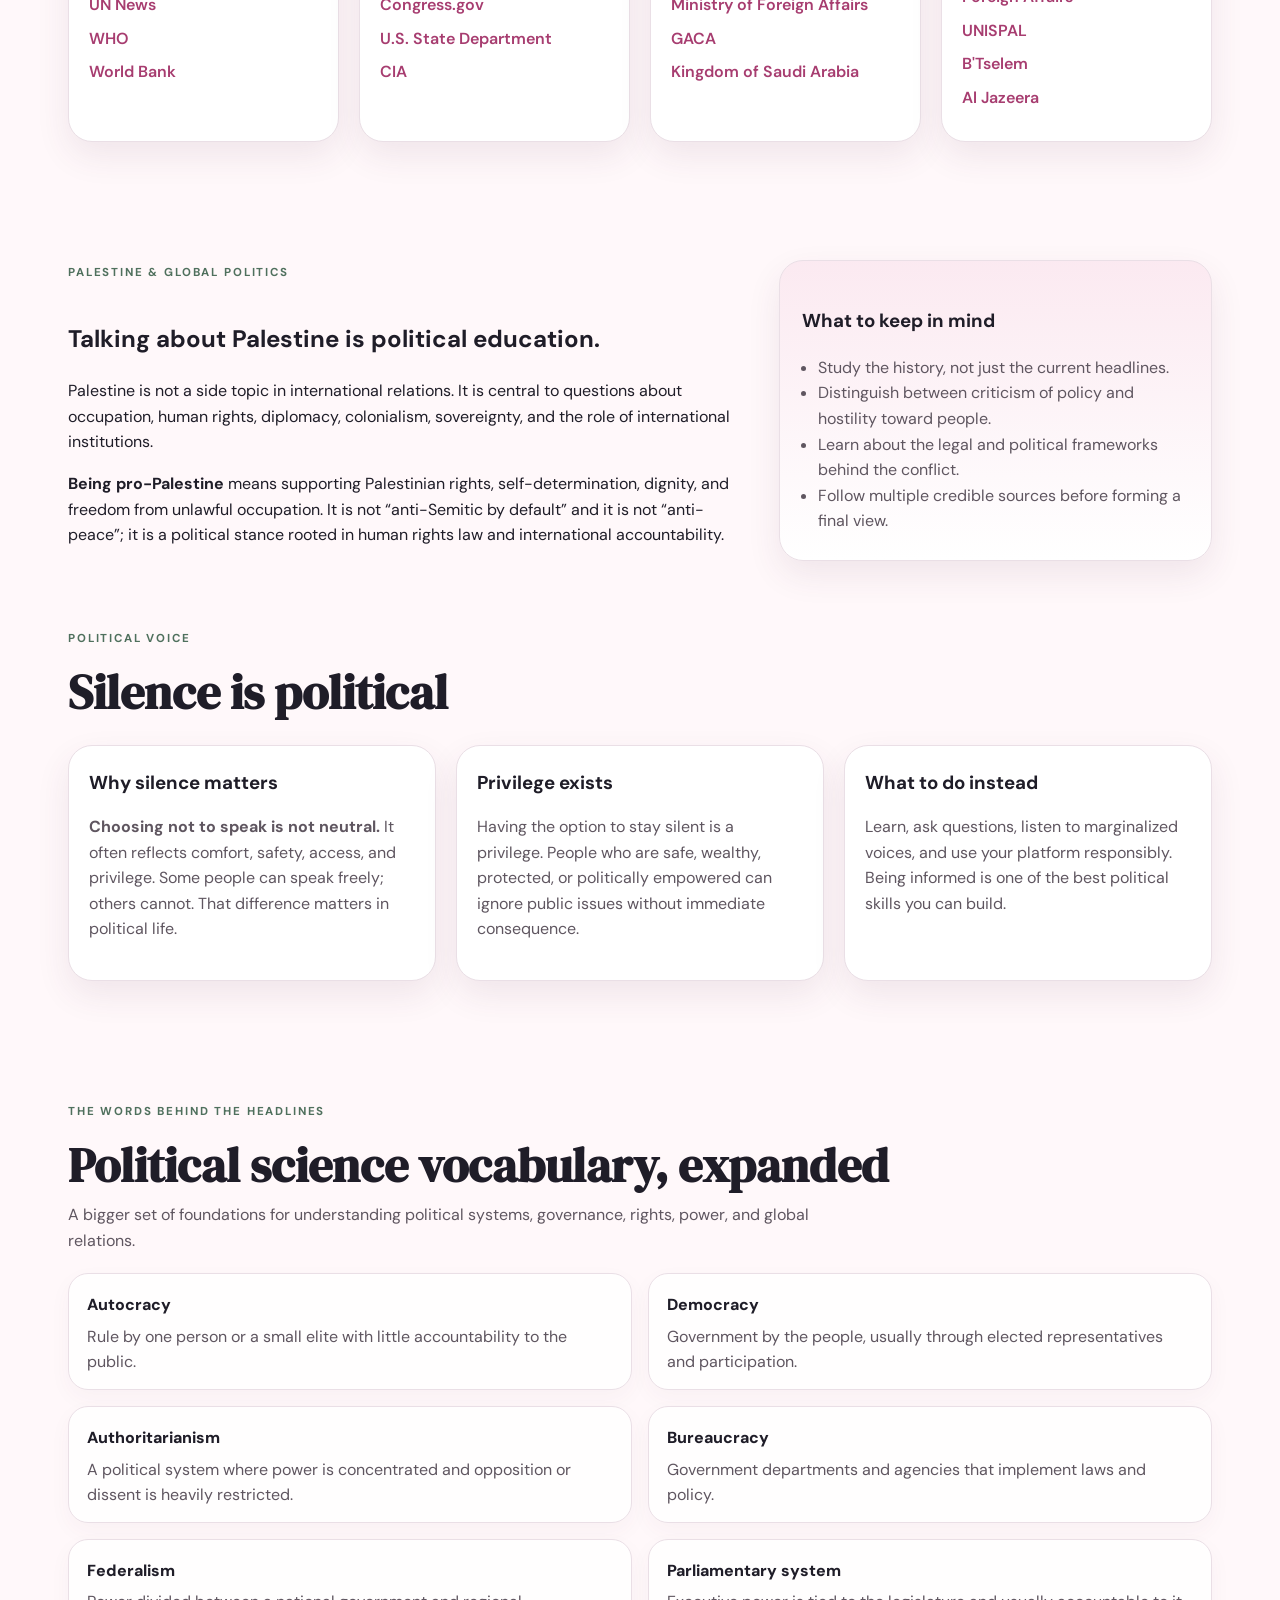
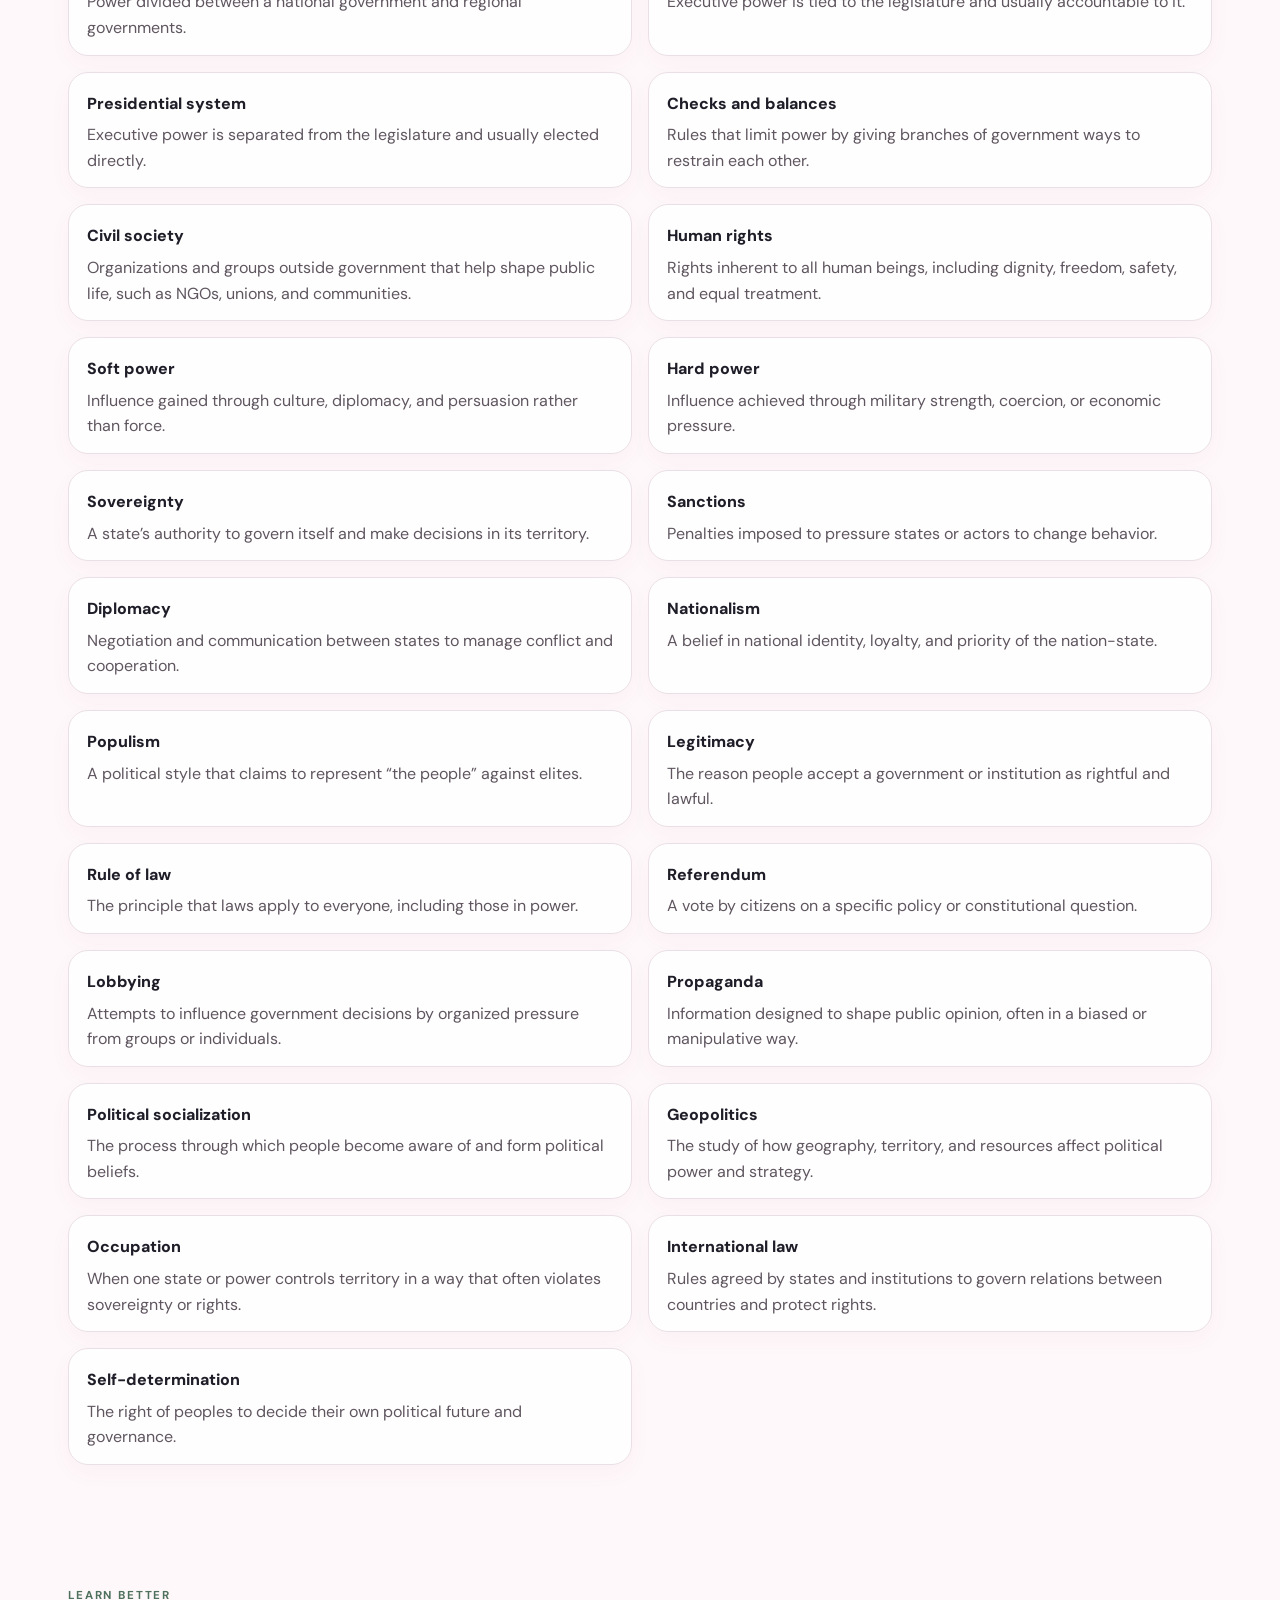
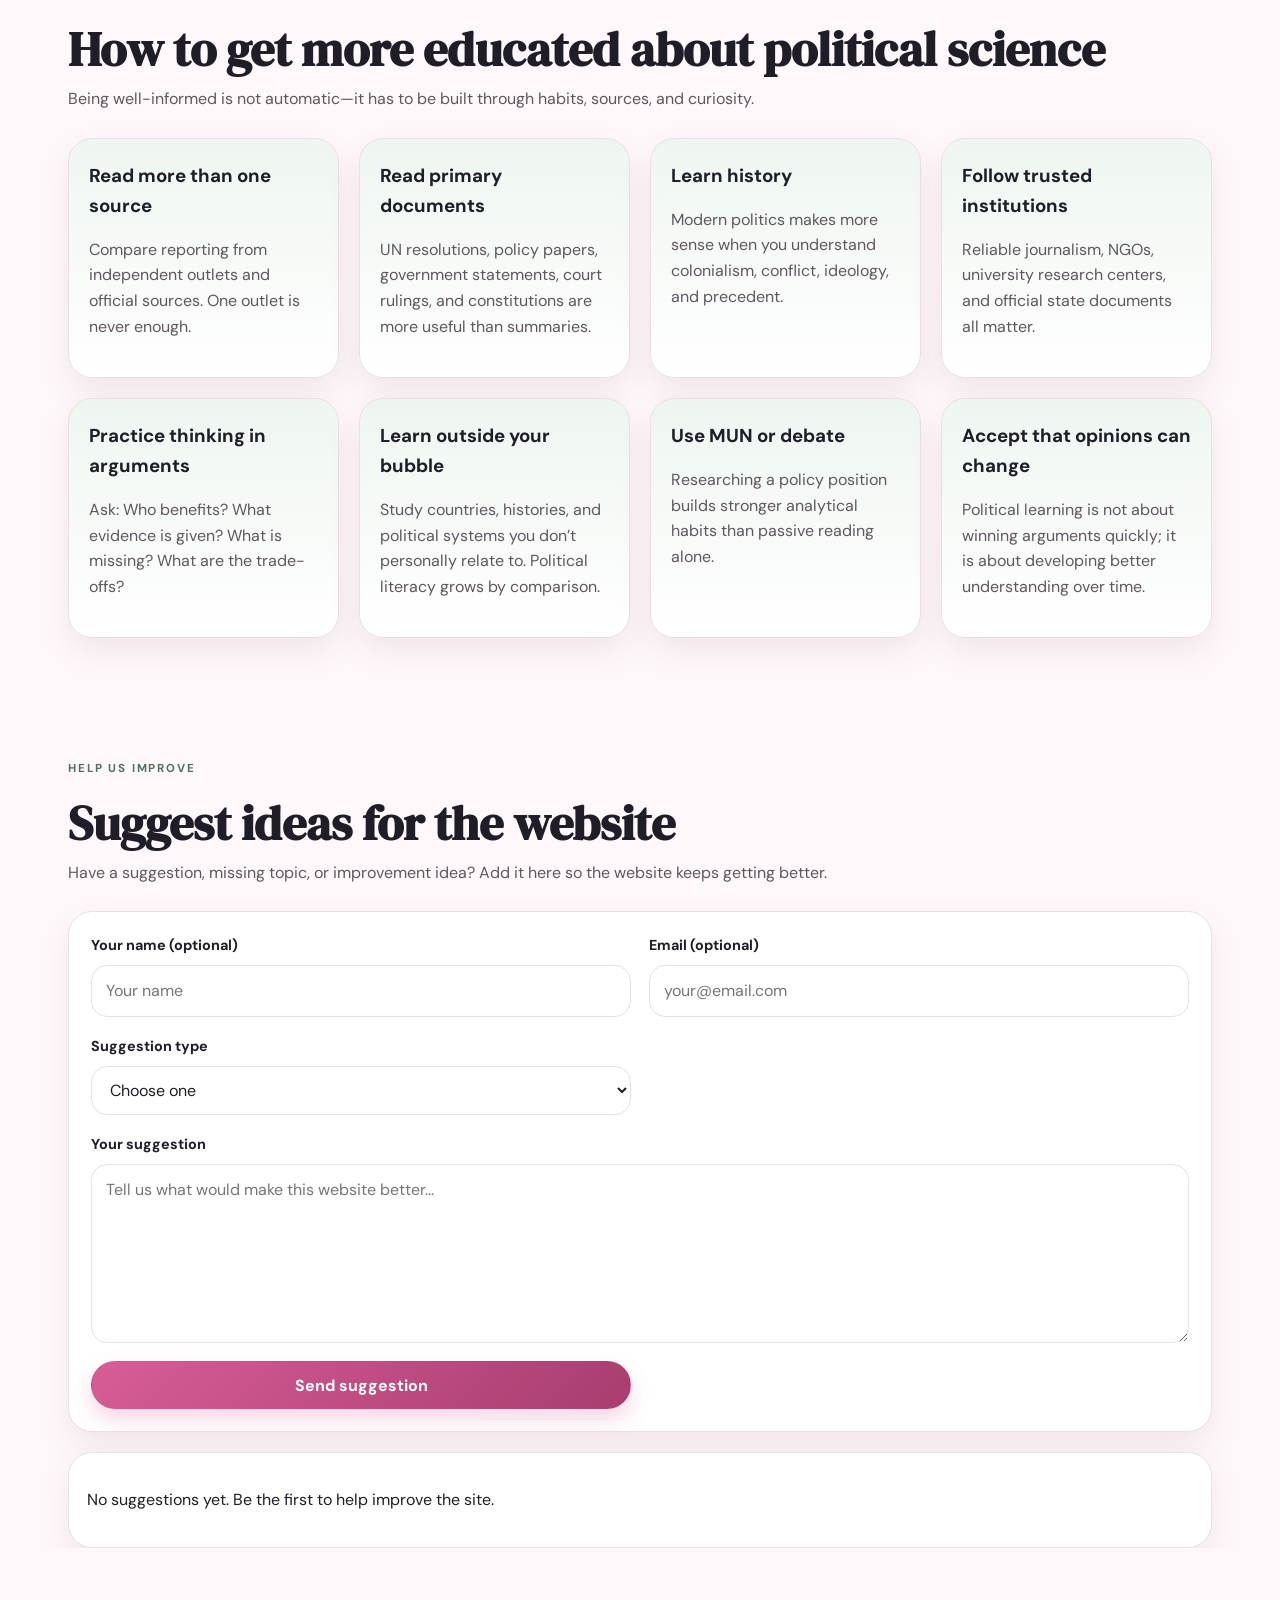
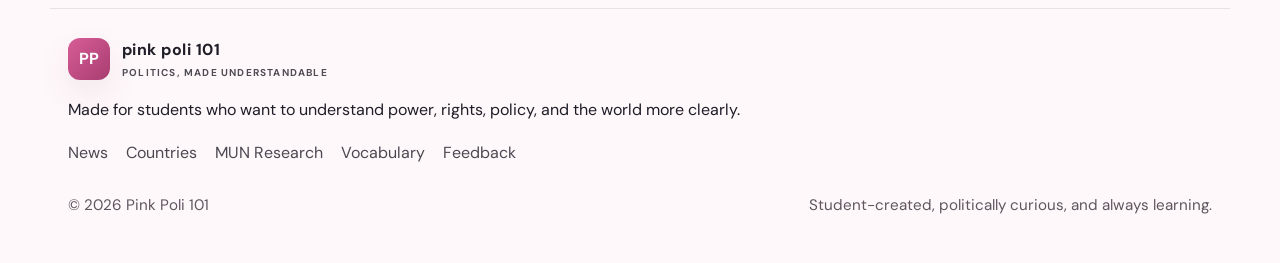
==== commit ba33c226: "Add comprehensive site upgrades: MUN research, country/politics coverage, trusted sources, Palestine" ====
--- a/index.html
+++ b/index.html
@@ -4,7 +4,7 @@
   <meta charset="utf-8">
   <meta name="viewport" content="width=device-width, initial-scale=1">
   <meta name="theme-color" content="#fff8fa">
-  <meta name="description" content="A friendly, neutral political science study hub for students. Explore world politics, AP study tools, MUN research, and trusted sources.">
+  <meta name="description" content="Pink Poli 101 is a student-made political science hub for MUN research, country analysis, global politics, trusted sources, and AP civics study.">
   <title>Pink Poli 101 | Politics, made understandable</title>
   <link rel="preconnect" href="https://fonts.googleapis.com">
   <link rel="preconnect" href="https://fonts.gstatic.com" crossorigin>
@@ -14,184 +14,210 @@
 </head>
 <body>
   <a class="skip-link" href="#main">Skip to content</a>
+
   <header class="site-header">
-    <a class="brand" href="#home" aria-label="Pink Poli 101 home"><span class="brand-mark">PP</span><span>pink poli <b>101</b><small>POLITICS, MADE UNDERSTANDABLE</small></span></a>
+    <a class="brand" href="#home" aria-label="Pink Poli 101 home">
+      <span class="brand-mark">PP</span>
+      <span>pink poli <b>101</b><small data-i18n="tagline">POLITICS, MADE UNDERSTANDABLE</small></span>
+    </a>
+
     <form class="search" id="site-search" role="search">
       <label class="sr-only" for="search-input">Search topics, countries, articles and terms</label>
       <input id="search-input" type="search" placeholder="Search topics, countries, terms...">
     </form>
-    <button class="language-toggle" id="language-toggle" aria-label="Toggle language">English / العربية</button>
+
+    <button class="language-toggle" id="language-toggle" type="button" aria-label="Toggle language">English / العربية</button>
     <button class="menu-toggle" id="menu-toggle" aria-expanded="false" aria-controls="primary-nav" aria-label="Open navigation">☰</button>
+
     <nav class="main-nav" id="primary-nav" aria-label="Main navigation">
       <a href="#home">Home</a>
-      <a href="#updates">Stay Updated</a>
-      <a href="archive.html">Headline Archive</a>
+      <a href="#updates">News</a>
       <a href="#countries">Countries</a>
       <a href="#mun">MUN Research</a>
+      <a href="#trusted">Sources</a>
       <a href="#dictionary">Vocabulary</a>
       <a href="#engagement">Political Voice</a>
-      <a href="#tips">Learn More</a>
       <a href="#feedback">Feedback</a>
     </nav>
   </header>
-  
+
   <main id="main">
-    <!-- HERO SECTION -->
     <section class="hero" id="home">
       <div class="hero-copy">
-        <p class="eyebrow"><span class="green-dot"></span> A STUDENT-MADE CIVICS CORNER</p>
-        <h1>Politics, minus<br>the <em>wait, what?</em></h1>
-        <p>Whether you're prepping for AP Exams, diving into Model UN, or just trying to understand the news—we've got you covered with real explanations, trusted sources, and tools for staying informed.</p>
+        <p class="eyebrow"><span class="green-dot"></span> <span data-i18n="heroEyebrow">A STUDENT-MADE CIVICS CORNER</span></p>
+        <h1 data-i18n="heroHeading">Politics, minus<br>the <em>wait, what?</em></h1>
+        <p data-i18n="heroIntro">From MUN research to country comparisons, this is a student-made space for understanding politics without the fluff. We focus on the real issues: governance, rights, power, conflict, and the people behind the headlines.</p>
         <div class="cta-buttons">
-          <a href="#updates" class="btn btn-primary">Read the News</a>
-          <a href="#mun" class="btn btn-secondary">MUN Research Tool</a>
-        </div>
-      </div>
-    </section>
-
-    <!-- NEWS SECTION (Politics Only) -->
+          <a href="#updates" class="btn btn-primary" data-i18n="newsBtn">Read the news</a>
+          <a href="#mun" class="btn btn-secondary" data-i18n="munBtn">MUN research tool</a>
+        </div>
+      </div>
+    </section>
+
     <section class="section-wrap news-section" id="updates">
       <div class="section-heading">
         <div>
           <p class="eyebrow">THE BRIEFING DESK <i></i></p>
-          <h2>Stay updated</h2>
-          <p class="deck">Recent political news, explained. <strong>Politics only—no fluff, no distractions.</strong></p>
-        </div>
-      </div>
+          <h2 data-i18n="newsTitle">Stay updated</h2>
+          <p class="deck" data-i18n="newsDeck">Politics only. No lifestyle fluff. No celebrity gossip. Just political developments, public policy, elections, and global power struggles.</p>
+        </div>
+      </div>
+
       <div class="news-grid">
-        <!-- News articles will be populated here -->
         <article class="news-card">
           <span class="news-label">Politics</span>
-          <h3>Understanding Current Political Movements</h3>
-          <p>A dive into recent political developments and what they mean for policy and governance.</p>
+          <h3>Election strategy and democratic participation</h3>
+          <p>How campaigns, civic engagement, and voter turnout shape outcomes in modern democracies.</p>
           <a href="#" class="news-link">Read More →</a>
         </article>
+
         <article class="news-card">
           <span class="news-label">Politics</span>
-          <h3>Global Elections and Their Impact</h3>
-          <p>How elections across the world shape international relations and domestic policy.</p>
+          <h3>International law and conflict resolution</h3>
+          <p>What treaties, sanctions, and diplomacy tell us about how states respond to crisis and power imbalance.</p>
           <a href="#" class="news-link">Read More →</a>
         </article>
+
         <article class="news-card featured">
           <span class="news-label">Politics</span>
-          <h3>Palestine: Understanding the Conflict and Movement</h3>
-          <p>A comprehensive overview of Palestinian politics, the Palestinian movement, and the humanitarian and political dimensions of the Israeli-Palestinian conflict. Why solidarity with Palestine matters in global politics.</p>
+          <h3>Palestine: solidarity, rights, and global politics</h3>
+          <p>Understanding Palestine is not a side issue. It is central to debates over sovereignty, occupation, rights, and international responsibility.</p>
           <a href="#" class="news-link">Read More →</a>
         </article>
       </div>
-      <p class="section-note">All news is strictly political content—focused on policy, governance, elections, international relations, and political movements.</p>
-    </section>
-
-    <!-- COUNTRIES SECTION -->
+
+      <p class="section-note">Strictly political coverage only: policy, governance, international relations, elections, public institutions, rights, diplomacy, and conflict.</p>
+    </section>
+
     <section class="section-wrap countries-section" id="countries">
       <div class="section-heading">
         <div>
           <p class="eyebrow">AROUND THE WORLD <i></i></p>
-          <h2>Politics has a place everywhere.</h2>
-          <p class="deck">Explore political systems, current events, and governance structures from different countries and regions.</p>
-        </div>
-      </div>
-      <div class="countries-grid">
-        <div class="country-card">
+          <h2 data-i18n="countriesTitle">Politics is global</h2>
+          <p class="deck">Explore how political systems, leadership, conflict, rights, and regional power operate beyond one country.</p>
+        </div>
+      </div>
+
+      <div class="country-grid">
+        <article class="country-card">
           <h3>Saudi Arabia</h3>
-          <p>Understanding Saudi political structure, Vision 2030, and regional influence.</p>
-          <a href="#" class="country-link">Explore →</a>
-        </div>
-        <div class="country-card">
+          <p>State structure, policy reform, domestic politics, and regional influence.</p>
+          <a href="#trusted" class="country-link">Trusted sources →</a>
+        </article>
+        <article class="country-card">
           <h3>United States</h3>
-          <p>Federal system, elections, Congress, and American political movements.</p>
-          <a href="#" class="country-link">Explore →</a>
-        </div>
-        <div class="country-card">
-          <h3>Palestine & Israel</h3>
-          <p>The Israeli-Palestinian conflict, Palestinian governance, and current political issues.</p>
-          <a href="#" class="country-link">Explore →</a>
-        </div>
-        <div class="country-card">
+          <p>Federalism, elections, parties, courts, and civil rights.</p>
+          <a href="#trusted" class="country-link">Trusted sources →</a>
+        </article>
+        <article class="country-card">
+          <h3>Palestine</h3>
+          <p>Occupation, rights, diplomacy, statehood, and the politics of solidarity.</p>
+          <a href="#palestine" class="country-link">Explore →</a>
+        </article>
+        <article class="country-card">
           <h3>United Kingdom</h3>
-          <p>Parliamentary democracy, the Crown, and British political institutions.</p>
-          <a href="#" class="country-link">Explore →</a>
-        </div>
-        <div class="country-card">
+          <p>Parliament, monarchy, party politics, and constitutional institutions.</p>
+          <a href="#trusted" class="country-link">Trusted sources →</a>
+        </article>
+        <article class="country-card">
+          <h3>Turkey</h3>
+          <p>Hybrid governance, geopolitical strategy, and regional power.</p>
+          <a href="#trusted" class="country-link">Trusted sources →</a>
+        </article>
+        <article class="country-card">
+          <h3>Brazil</h3>
+          <p>Democracy, inequality, social movements, and regional leadership.</p>
+          <a href="#trusted" class="country-link">Trusted sources →</a>
+        </article>
+        <article class="country-card">
+          <h3>India</h3>
+          <p>One of the world’s biggest democracies, federal politics, and caste debates.</p>
+          <a href="#trusted" class="country-link">Trusted sources →</a>
+        </article>
+        <article class="country-card">
           <h3>China</h3>
-          <p>One-party system, governance structure, and China's global political role.</p>
-          <a href="#" class="country-link">Explore →</a>
-        </div>
-        <div class="country-card">
-          <h3>India</h3>
-          <p>World's largest democracy, federal structure, and political diversity.</p>
-          <a href="#" class="country-link">Explore →</a>
-        </div>
-        <div class="country-card">
-          <h3>Brazil</h3>
-          <p>Democratic system, political movements, and regional leadership.</p>
-          <a href="#" class="country-link">Explore →</a>
-        </div>
-        <div class="country-card">
+          <p>One-party state, policy strategy, political control, and global influence.</p>
+          <a href="#trusted" class="country-link">Trusted sources →</a>
+        </article>
+        <article class="country-card">
+          <h3>Egypt</h3>
+          <p>Military power, state institutions, reform debates, and Arab politics.</p>
+          <a href="#trusted" class="country-link">Trusted sources →</a>
+        </article>
+        <article class="country-card">
+          <h3>South Africa</h3>
+          <p>Democratic transition, inequality, activism, and post-apartheid politics.</p>
+          <a href="#trusted" class="country-link">Trusted sources →</a>
+        </article>
+        <article class="country-card">
+          <h3>France</h3>
+          <p>Presidential politics, secularism, migration, and European governance.</p>
+          <a href="#trusted" class="country-link">Trusted sources →</a>
+        </article>
+        <article class="country-card">
           <h3>Japan</h3>
-          <p>Constitutional monarchy, Diet system, and East Asian politics.</p>
-          <a href="#" class="country-link">Explore →</a>
-        </div>
-      </div>
-    </section>
-
-    <!-- MUN RESEARCH TOOL -->
+          <p>Constitutional monarchy, bureaucracy, and East Asian security politics.</p>
+          <a href="#trusted" class="country-link">Trusted sources →</a>
+        </article>
+      </div>
+    </section>
+
     <section class="study-band" id="mun">
       <div class="section-wrap">
         <div class="section-heading">
           <div>
             <p class="eyebrow">MODEL UN TOOLKIT <i></i></p>
-            <h2>MUN Research Made Easy</h2>
-            <p class="deck">Find relevant UN topics, government sources, and policy briefs for your committee.</p>
-          </div>
-        </div>
-        
+            <h2>MUN research lab</h2>
+            <p class="deck">Add your committee, country, and topic to find relevant UN resolutions, trusted government sources, and policy-focused research.</p>
+          </div>
+        </div>
+
         <div class="mun-tool">
           <form id="mun-search-form" class="mun-search-form">
             <div class="form-group">
-              <label for="mun-committee">Select Your Committee:</label>
+              <label for="mun-committee">Committee</label>
               <select id="mun-committee" name="committee">
-                <option value="">-- Choose a Committee --</option>
+                <option value="">Choose a committee</option>
                 <option value="ga">General Assembly (GA)</option>
                 <option value="sc">Security Council (SC)</option>
                 <option value="ecosoc">ECOSOC</option>
-                <option value="icc">International Court of Justice (ICJ)</option>
-                <option value="icrc">International Committee of Red Cross</option>
                 <option value="unhrc">UN Human Rights Council</option>
                 <option value="unesco">UNESCO</option>
+                <option value="unwomen">UN Women</option>
                 <option value="unep">UN Environment Programme</option>
-                <option value="wto">World Trade Organization</option>
+                <option value="who">World Health Organization</option>
+                <option value="icc">International Criminal Court</option>
                 <option value="crisis">Crisis Committee</option>
-                <option value="specialized">Specialized Agencies</option>
+                <option value="special">Specialized Agency</option>
               </select>
             </div>
 
             <div class="form-group">
-              <label for="mun-country">Representing Which Country?</label>
-              <input type="text" id="mun-country" name="country" placeholder="e.g., Saudi Arabia, Palestine, United States" autocomplete="off">
+              <label for="mun-country">Country or delegation</label>
+              <input id="mun-country" name="country" type="text" placeholder="e.g. Palestine, Saudi Arabia, United States">
             </div>
 
             <div class="form-group">
-              <label for="mun-topic">Topic/Issue:</label>
-              <input type="text" id="mun-topic" name="topic" placeholder="e.g., Climate Change, Palestinian Rights, Trade Policy">
+              <label for="mun-topic">Topic</label>
+              <input id="mun-topic" name="topic" type="text" placeholder="e.g. climate change, education access, conflict resolution">
             </div>
 
-            <button type="submit" class="btn btn-primary">Find Research Resources</button>
+            <button type="submit" class="btn btn-primary">Find research</button>
           </form>
 
-          <div id="mun-results" class="mun-results" style="display: none;">
-            <h3>Research Resources for Your Position:</h3>
-            <div class="results-container">
-              <div class="result-category">
-                <h4>UN Documents & Resolutions</h4>
+          <div id="mun-results" class="mun-results" hidden>
+            <h3>Research results</h3>
+            <div class="result-grid">
+              <div class="result-card">
+                <h4>UN documents</h4>
                 <ul id="un-docs-list"></ul>
               </div>
-              <div class="result-category">
-                <h4>Government Sources</h4>
+              <div class="result-card">
+                <h4>Government sources</h4>
                 <ul id="gov-sources-list"></ul>
               </div>
-              <div class="result-category">
-                <h4>Related Policy Briefs</h4>
+              <div class="result-card">
+                <h4>Policy briefs</h4>
                 <ul id="briefs-list"></ul>
               </div>
             </div>
@@ -200,437 +226,251 @@
       </div>
     </section>
 
-    <!-- POLITICAL ENGAGEMENT SECTION -->
+    <section class="trusted-band" id="trusted">
+      <div class="section-wrap">
+        <div class="section-heading">
+          <div>
+            <p class="eyebrow">GOOD SOURCES MATTER <i></i></p>
+            <h2>Trusted government and policy sources</h2>
+            <p class="deck">Use official sources when possible, and compare them with independent reporting before forming conclusions.</p>
+          </div>
+        </div>
+
+        <div class="source-grid">
+          <div class="source-card">
+            <h3>Global institutions</h3>
+            <ul>
+              <li><a href="https://www.un.org/" target="_blank" rel="noreferrer">United Nations</a></li>
+              <li><a href="https://news.un.org/en/" target="_blank" rel="noreferrer">UN News</a></li>
+              <li><a href="https://www.who.int/" target="_blank" rel="noreferrer">WHO</a></li>
+              <li><a href="https://www.worldbank.org/" target="_blank" rel="noreferrer">World Bank</a></li>
+            </ul>
+          </div>
+          <div class="source-card">
+            <h3>United States</h3>
+            <ul>
+              <li><a href="https://www.whitehouse.gov/" target="_blank" rel="noreferrer">White House</a></li>
+              <li><a href="https://www.congress.gov/" target="_blank" rel="noreferrer">Congress.gov</a></li>
+              <li><a href="https://www.state.gov/" target="_blank" rel="noreferrer">U.S. State Department</a></li>
+              <li><a href="https://www.cia.gov/" target="_blank" rel="noreferrer">CIA</a></li>
+            </ul>
+          </div>
+          <div class="source-card">
+            <h3>Saudi Arabia</h3>
+            <ul>
+              <li><a href="https://www.spa.gov.sa/en" target="_blank" rel="noreferrer">Saudi Press Agency</a></li>
+              <li><a href="https://www.mofa.gov.sa/en" target="_blank" rel="noreferrer">Ministry of Foreign Affairs</a></li>
+              <li><a href="https://www.gaca.gov.sa/" target="_blank" rel="noreferrer">GACA</a></li>
+              <li><a href="https://www.ksa.gov.sa/" target="_blank" rel="noreferrer">Kingdom of Saudi Arabia</a></li>
+            </ul>
+          </div>
+          <div class="source-card">
+            <h3>Palestine</h3>
+            <ul>
+              <li><a href="https://www.mofa.pna.ps/" target="_blank" rel="noreferrer">Palestinian Ministry of Foreign Affairs</a></li>
+              <li><a href="https://www.un.org/unispal/" target="_blank" rel="noreferrer">UNISPAL</a></li>
+              <li><a href="https://www.btselem.org/" target="_blank" rel="noreferrer">B'Tselem</a></li>
+              <li><a href="https://www.aljazeera.com/" target="_blank" rel="noreferrer">Al Jazeera</a></li>
+            </ul>
+          </div>
+        </div>
+      </div>
+    </section>
+
+    <section class="palestine-band" id="palestine">
+      <div class="section-wrap palestine-layout">
+        <div>
+          <p class="eyebrow">PALESTINE & GLOBAL POLITICS <i></i></p>
+          <h2>Talking about Palestine is political education.</h2>
+          <p>Palestine is not a side topic in international relations. It is central to questions about occupation, human rights, diplomacy, colonialism, sovereignty, and the role of international institutions.</p>
+          <p><strong>Being pro-Palestine</strong> means supporting Palestinian rights, self-determination, dignity, and freedom from unlawful occupation. It is not “anti-Semitic by default” and it is not “anti-peace”; it is a political stance rooted in human rights law and international accountability.</p>
+        </div>
+        <div class="callout-box">
+          <h3>What to keep in mind</h3>
+          <ul>
+            <li>Study the history, not just the current headlines.</li>
+            <li>Distinguish between criticism of policy and hostility toward people.</li>
+            <li>Learn about the legal and political frameworks behind the conflict.</li>
+            <li>Follow multiple credible sources before forming a final view.</li>
+          </ul>
+        </div>
+      </div>
+    </section>
+
     <section class="engagement-band" id="engagement">
       <div class="section-wrap">
         <div class="section-heading">
           <div>
             <p class="eyebrow">POLITICAL VOICE <i></i></p>
-            <h2>Silence is Political</h2>
-          </div>
-        </div>
-        <div class="engagement-content">
+            <h2>Silence is political</h2>
+          </div>
+        </div>
+
+        <div class="engagement-grid">
           <div class="engagement-card">
-            <h3>Why Silence Matters</h3>
-            <p><strong>Not taking a stance is itself a political position.</strong> Staying silent about injustice, political issues, or social movements has political consequences. It's a choice—and importantly, <strong>it's a privilege.</strong></p>
-            <p>Not everyone has the freedom, safety, or security to speak. Some people face real consequences for political speech. Others have systemic barriers preventing their voices from being heard. Understanding this is key to understanding global politics.</p>
+            <h3>Why silence matters</h3>
+            <p><strong>Choosing not to speak is not neutral.</strong> It often reflects comfort, safety, access, and privilege. Some people can speak freely; others cannot. That difference matters in political life.</p>
           </div>
           <div class="engagement-card">
-            <h3>Finding Your Voice</h3>
-            <p>Whether you're learning about Palestine, voter suppression, climate policy, or international human rights—your voice and informed perspective matter. Here are ways to engage:</p>
-            <ul>
-              <li><strong>Educate yourself</strong> using trusted sources and diverse perspectives</li>
-              <li><strong>Participate</strong> in Model UN, debates, or student government</li>
-              <li><strong>Organize</strong> with peers who share your political values</li>
-              <li><strong>Advocate</strong> for causes you believe in</li>
-              <li><strong>Vote</strong> when you're able (check your local voting age)</li>
-              <li><strong>Hold others accountable</strong> through community organizing</li>
-            </ul>
+            <h3>Privilege exists</h3>
+            <p>Having the option to stay silent is a privilege. People who are safe, wealthy, protected, or politically empowered can ignore public issues without immediate consequence.</p>
           </div>
           <div class="engagement-card">
-            <h3>Privilege & Political Space</h3>
-            <p>Having the ability to speak freely, protest safely, or organize without fear is a privilege. Many people around the world—including Palestinians, journalists in authoritarian states, and marginalized communities—don't have this freedom.</p>
-            <p>Understanding who gets to speak and who is silenced is central to political science. Use your voice responsibly and amplify those who have been marginalized.</p>
-          </div>
-        </div>
-      </div>
-    </section>
-
-    <!-- DICTIONARY SECTION - EXPANDED -->
+            <h3>What to do instead</h3>
+            <p>Learn, ask questions, listen to marginalized voices, and use your platform responsibly. Being informed is one of the best political skills you can build.</p>
+          </div>
+        </div>
+      </div>
+    </section>
+
     <section class="section-wrap dictionary-section" id="dictionary">
       <div class="dictionary-heading">
         <div>
           <p class="eyebrow">THE WORDS BEHIND THE HEADLINES <i></i></p>
-          <h2>Political science, plain explained</h2>
-          <p class="deck">Master the vocabulary of politics. Search, learn, and understand key terms you'll see everywhere.</p>
-        </div>
-      </div>
-      
-      <div class="dictionary-controls">
-        <input type="search" id="dictionary-search" placeholder="Search terms..." class="dictionary-search">
-        <div class="category-filter">
-          <button class="filter-btn active" data-filter="all">All Terms</button>
-          <button class="filter-btn" data-filter="governance">Governance</button>
-          <button class="filter-btn" data-filter="ideology">Ideology</button>
-          <button class="filter-btn" data-filter="international">International</button>
-          <button class="filter-btn" data-filter="rights">Rights & Freedoms</button>
-          <button class="filter-btn" data-filter="systems">Political Systems</button>
+          <h2>Political science vocabulary, expanded</h2>
+          <p class="deck">A bigger set of foundations for understanding political systems, governance, rights, power, and global relations.</p>
         </div>
       </div>
 
       <div class="dictionary-list">
-        <!-- GOVERNANCE TERMS -->
-        <div class="dict-entry" data-category="governance">
-          <dt>Autocracy</dt>
-          <dd>A system of government where one person holds absolute power. Examples: monarchies, dictatorships.</dd>
-        </div>
-        <div class="dict-entry" data-category="governance">
-          <dt>Democracy</dt>
-          <dd>Government by the people, typically through representatives. Citizens have a say in decision-making through voting.</dd>
-        </div>
-        <div class="dict-entry" data-category="governance">
-          <dt>Oligarchy</dt>
-          <dd>A system where power rests with a small number of people. These people might be distinguished by wealth, family ties, or corporate power.</dd>
-        </div>
-        <div class="dict-entry" data-category="governance">
-          <dt>Bureaucracy</dt>
-          <dd>A system of administration where government functions are handled by departments and agencies staffed by appointed officials.</dd>
-        </div>
-        <div class="dict-entry" data-category="governance">
-          <dt>Separation of Powers</dt>
-          <dd>Division of government into branches (legislative, executive, judicial) to prevent concentration of power.</dd>
-        </div>
-        <div class="dict-entry" data-category="governance">
-          <dt>Federalism</dt>
-          <dd>A system where power is divided between a central government and smaller political units (states, provinces). Example: USA.</dd>
-        </div>
-        <div class="dict-entry" data-category="governance">
-          <dt>Parliamentary System</dt>
-          <dd>Government where the executive (Prime Minister) is part of the legislature and answerable to it. Example: UK, India.</dd>
-        </div>
-        <div class="dict-entry" data-category="governance">
-          <dt>Presidential System</dt>
-          <dd>Government where the president is both head of state and head of government, separate from the legislature. Example: USA.</dd>
-        </div>
-        <div class="dict-entry" data-category="governance">
-          <dt>Checks and Balances</dt>
-          <dd>System where each branch of government can limit the powers of the others to prevent abuse of power.</dd>
-        </div>
-        <div class="dict-entry" data-category="governance">
-          <dt>Veto</dt>
-          <dd>The power to reject a proposal or law. Often held by the executive branch or one chamber of legislature.</dd>
-        </div>
-        <div class="dict-entry" data-category="governance">
-          <dt>Impeachment</dt>
-          <dd>Formal process of charging a government official with a crime or misconduct, potentially leading to removal from office.</dd>
-        </div>
-        <div class="dict-entry" data-category="governance">
-          <dt>Legislation</dt>
-          <dd>Laws made by a legislative body (parliament, congress, assembly).</dd>
-        </div>
-
-        <!-- IDEOLOGY TERMS -->
-        <div class="dict-entry" data-category="ideology">
-          <dt>Liberalism</dt>
-          <dd>Political ideology emphasizing individual rights, democratic governance, free markets, and limited government intervention.</dd>
-        </div>
-        <div class="dict-entry" data-category="ideology">
-          <dt>Conservatism</dt>
-          <dd>Political ideology favoring traditional values, limited social change, lower taxes, and strong national defense.</dd>
-        </div>
-        <div class="dict-entry" data-category="ideology">
-          <dt>Socialism</dt>
-          <dd>Political ideology advocating for collective or state ownership of means of production and more equal distribution of resources.</dd>
-        </div>
-        <div class="dict-entry" data-category="ideology">
-          <dt>Communism</dt>
-          <dd>Political ideology aiming for a classless, stateless society where goods are communally owned. Based on Marx's theory.</dd>
-        </div>
-        <div class="dict-entry" data-category="ideology">
-          <dt>Fascism</dt>
-          <dd>Authoritarian ideology characterized by ultranationalism, dictatorial power, and suppression of opposition.</dd>
-        </div>
-        <div class="dict-entry" data-category="ideology">
-          <dt>Populism</dt>
-          <dd>Political approach appealing to "the people" against elites. Can be left-wing or right-wing.</dd>
-        </div>
-        <div class="dict-entry" data-category="ideology">
-          <dt>Nationalism</dt>
-          <dd>Political ideology emphasizing national sovereignty, cultural identity, and prioritizing national interests.</dd>
-        </div>
-        <div class="dict-entry" data-category="ideology">
-          <dt>Anarchism</dt>
-          <dd>Political ideology opposing all forms of hierarchical authority and the state, advocating for voluntary cooperation.</dd>
-        </div>
-
-        <!-- INTERNATIONAL TERMS -->
-        <div class="dict-entry" data-category="international">
-          <dt>Sovereignty</dt>
-          <dd>The power of a state to govern itself without interference from other countries.</dd>
-        </div>
-        <div class="dict-entry" data-category="international">
-          <dt>Diplomacy</dt>
-          <dd>Negotiation between countries to resolve conflicts and build relationships without military force.</dd>
-        </div>
-        <div class="dict-entry" data-category="international">
-          <dt>Treaty</dt>
-          <dd>Formal agreement between countries on matters like trade, defense, or human rights.</dd>
-        </div>
-        <div class="dict-entry" data-category="international">
-          <dt>Sanctions</dt>
-          <dd>Penalties (trade restrictions, freezing assets) imposed by one or more countries against another to influence behavior.</dd>
-        </div>
-        <div class="dict-entry" data-category="international">
-          <dt>Colonialism</dt>
-          <dd>Practice of a country controlling and settling in another territory, establishing political and economic dominance.</dd>
-        </div>
-        <div class="dict-entry" data-category="international">
-          <dt>Imperialism</dt>
-          <dd>Policy of extending a country's power through colonization, military force, or other means.</dd>
-        </div>
-        <div class="dict-entry" data-category="international">
-          <dt>United Nations (UN)</dt>
-          <dd>International organization founded in 1945 to maintain international peace, security, and cooperation.</dd>
-        </div>
-        <div class="dict-entry" data-category="international">
-          <dt>NATO</dt>
-          <dd>North Atlantic Treaty Organization. Military and political alliance between North American and European countries.</dd>
-        </div>
-        <div class="dict-entry" data-category="international">
-          <dt>Soft Power</dt>
-          <dd>Ability to influence others through culture, values, and persuasion rather than military or economic coercion.</dd>
-        </div>
-        <div class="dict-entry" data-category="international">
-          <dt>Hard Power</dt>
-          <dd>Ability to influence through military strength and economic coercion.</dd>
-        </div>
-        <div class="dict-entry" data-category="international">
-          <dt>Geopolitics</dt>
-          <dd>Study of how geography and territorial control influence political power and international relations.</dd>
-        </div>
-
-        <!-- RIGHTS & FREEDOMS -->
-        <div class="dict-entry" data-category="rights">
-          <dt>Human Rights</dt>
-          <dd>Universal, inalienable rights belonging to all people: right to life, freedom from torture, freedom of expression, etc.</dd>
-        </div>
-        <div class="dict-entry" data-category="rights">
-          <dt>Civil Rights</dt>
-          <dd>Rights guaranteeing equal treatment and freedom from discrimination based on race, gender, religion, etc.</dd>
-        </div>
-        <div class="dict-entry" data-category="rights">
-          <dt>Freedom of Expression</dt>
-          <dd>Right to express opinions and ideas without censorship, though sometimes subject to reasonable limits.</dd>
-        </div>
-        <div class="dict-entry" data-category="rights">
-          <dt>Freedom of Assembly</dt>
-          <dd>Right to peacefully gather and organize with others, including for protests and demonstrations.</dd>
-        </div>
-        <div class="dict-entry" data-category="rights">
-          <dt>Due Process</dt>
-          <dd>Right to fair treatment and legal procedures when accused of a crime. Protects against arbitrary government action.</dd>
-        </div>
-        <div class="dict-entry" data-category="rights">
-          <dt>Apartheid</dt>
-          <dd>System of institutionalized racial segregation and discrimination, historically in South Africa and currently discussed regarding Israeli policies toward Palestinians.</dd>
-        </div>
-        <div class="dict-entry" data-category="rights">
-          <dt>Genocide</dt>
-          <dd>Deliberate attempt to destroy a national, ethnic, racial, or religious group. A crime against humanity.</dd>
-        </div>
-
-        <!-- POLITICAL SYSTEMS -->
-        <div class="dict-entry" data-category="systems">
-          <dt>Election</dt>
-          <dd>Process by which citizens choose representatives or leaders through voting.</dd>
-        </div>
-        <div class="dict-entry" data-category="systems">
-          <dt>Political Party</dt>
-          <dd>Organization of individuals with shared political beliefs and goals, working to gain political power.</dd>
-        </div>
-        <div class="dict-entry" data-category="systems">
-          <dt>Cabinet</dt>
-          <dd>Group of ministers responsible for government departments, advising the head of government.</dd>
-        </div>
-        <div class="dict-entry" data-category="systems">
-          <dt>Amendment</dt>
-          <dd>Formal change or addition to a constitution or law.</dd>
-        </div>
-        <div class="dict-entry" data-category="systems">
-          <dt>Constitution</dt>
-          <dd>Fundamental document outlining the structure, powers, and procedures of government and citizens' rights.</dd>
-        </div>
-        <div class="dict-entry" data-category="systems">
-          <dt>Lobby</dt>
-          <dd>To seek to influence politicians on an issue. Lobbyists represent groups' interests to government.</dd>
-        </div>
-        <div class="dict-entry" data-category="systems">
-          <dt>Referendum</dt>
-          <dd>Direct vote by the public on a specific law or policy, bypassing elected representatives.</dd>
-        </div>
-        <div class="dict-entry" data-category="systems">
-          <dt>Grassroots Movement</dt>
-          <dd>Political movement initiated by regular people at the community level, growing from the ground up.</dd>
-        </div>
-        <div class="dict-entry" data-category="systems">
-          <dt>Coalition Government</dt>
-          <dd>Government formed by alliance of two or more political parties sharing power.</dd>
-        </div>
-        <div class="dict-entry" data-category="systems">
-          <dt>Polarization</dt>
-          <dd>Tendency of society to divide into opposing groups with increasingly conflicting beliefs and values.</dd>
-        </div>
-      </div>
-    </section>
-
-    <!-- EDUCATION TIPS SECTION -->
+        <div class="dict-entry"><dt>Autocracy</dt><dd>Rule by one person or a small elite with little accountability to the public.</dd></div>
+        <div class="dict-entry"><dt>Democracy</dt><dd>Government by the people, usually through elected representatives and participation.</dd></div>
+        <div class="dict-entry"><dt>Authoritarianism</dt><dd>A political system where power is concentrated and opposition or dissent is heavily restricted.</dd></div>
+        <div class="dict-entry"><dt>Bureaucracy</dt><dd>Government departments and agencies that implement laws and policy.</dd></div>
+        <div class="dict-entry"><dt>Federalism</dt><dd>Power divided between a national government and regional governments.</dd></div>
+        <div class="dict-entry"><dt>Parliamentary system</dt><dd>Executive power is tied to the legislature and usually accountable to it.</dd></div>
+        <div class="dict-entry"><dt>Presidential system</dt><dd>Executive power is separated from the legislature and usually elected directly.</dd></div>
+        <div class="dict-entry"><dt>Checks and balances</dt><dd>Rules that limit power by giving branches of government ways to restrain each other.</dd></div>
+        <div class="dict-entry"><dt>Civil society</dt><dd>Organizations and groups outside government that help shape public life, such as NGOs, unions, and communities.</dd></div>
+        <div class="dict-entry"><dt>Human rights</dt><dd>Rights inherent to all human beings, including dignity, freedom, safety, and equal treatment.</dd></div>
+        <div class="dict-entry"><dt>Soft power</dt><dd>Influence gained through culture, diplomacy, and persuasion rather than force.</dd></div>
+        <div class="dict-entry"><dt>Hard power</dt><dd>Influence achieved through military strength, coercion, or economic pressure.</dd></div>
+        <div class="dict-entry"><dt>Sovereignty</dt><dd>A state’s authority to govern itself and make decisions in its territory.</dd></div>
+        <div class="dict-entry"><dt>Sanctions</dt><dd>Penalties imposed to pressure states or actors to change behavior.</dd></div>
+        <div class="dict-entry"><dt>Diplomacy</dt><dd>Negotiation and communication between states to manage conflict and cooperation.</dd></div>
+        <div class="dict-entry"><dt>Nationalism</dt><dd>A belief in national identity, loyalty, and priority of the nation-state.</dd></div>
+        <div class="dict-entry"><dt>Populism</dt><dd>A political style that claims to represent “the people” against elites.</dd></div>
+        <div class="dict-entry"><dt>Legitimacy</dt><dd>The reason people accept a government or institution as rightful and lawful.</dd></div>
+        <div class="dict-entry"><dt>Rule of law</dt><dd>The principle that laws apply to everyone, including those in power.</dd></div>
+        <div class="dict-entry"><dt>Referendum</dt><dd>A vote by citizens on a specific policy or constitutional question.</dd></div>
+        <div class="dict-entry"><dt>Lobbying</dt><dd>Attempts to influence government decisions by organized pressure from groups or individuals.</dd></div>
+        <div class="dict-entry"><dt>Propaganda</dt><dd>Information designed to shape public opinion, often in a biased or manipulative way.</dd></div>
+        <div class="dict-entry"><dt>Political socialization</dt><dd>The process through which people become aware of and form political beliefs.</dd></div>
+        <div class="dict-entry"><dt>Geopolitics</dt><dd>The study of how geography, territory, and resources affect political power and strategy.</dd></div>
+        <div class="dict-entry"><dt>Occupation</dt><dd>When one state or power controls territory in a way that often violates sovereignty or rights.</dd></div>
+        <div class="dict-entry"><dt>International law</dt><dd>Rules agreed by states and institutions to govern relations between countries and protect rights.</dd></div>
+        <div class="dict-entry"><dt>Self-determination</dt><dd>The right of peoples to decide their own political future and governance.</dd></div>
+      </div>
+    </section>
+
     <section class="tips-band" id="tips">
       <div class="section-wrap">
         <div class="section-heading">
           <div>
-            <p class="eyebrow">LEVEL UP <i></i></p>
-            <h2>Tips for Becoming More Educated About Politics</h2>
-            <p class="deck">Want to go deeper? Here's how to expand your political knowledge.</p>
+            <p class="eyebrow">LEARN BETTER <i></i></p>
+            <h2>How to get more educated about political science</h2>
+            <p class="deck">Being well-informed is not automatic—it has to be built through habits, sources, and curiosity.</p>
           </div>
         </div>
 
         <div class="tips-grid">
-          <div class="tip-card">
-            <h3>📰 Read Multiple News Sources</h3>
-            <p>Don't rely on one outlet. Read center, left, and right-leaning sources to understand different perspectives. Cross-check facts with trusted news organizations.</p>
-            <p><strong>Try:</strong> BBC, Reuters, AP News, NPR, Al Jazeera, The Guardian</p>
-          </div>
-
-          <div class="tip-card">
-            <h3>📚 Read the Actual Documents</h3>
-            <p>Skip the summaries sometimes. Read UN resolutions, government policy papers, court decisions. This is where real political debate happens.</p>
-            <p><strong>Try:</strong> UN.org, Congress.gov, Government white papers, Supreme Court opinions</p>
-          </div>
-
-          <div class="tip-card">
-            <h3>🎤 Listen to Diverse Voices</h3>
-            <p>Seek out podcasts, videos, and articles from people directly affected by politics—activists, journalists, policymakers from different countries.</p>
-            <p><strong>Try:</strong> Democracy Now!, Al Jazeera, BBC World Service, Middle East Eye</p>
-          </div>
-
-          <div class="tip-card">
-            <h3>🌍 Learn About Places You Disagree With</h3>
-            <p>Understand authoritarian systems, different economic models, and opposing ideologies. You don't have to agree to understand.</p>
-            <p><strong>Why:</strong> Understanding your "enemy" makes you stronger politically</p>
-          </div>
-
-          <div class="tip-card">
-            <h3>🤝 Join Model UN or Debate</h3>
-            <p>Researching and defending different positions forces you to understand nuance. You'll learn faster through hands-on experience.</p>
-          </div>
-
-          <div class="tip-card">
-            <h3>💭 Question Everything (Including Yourself)</h3>
-            <p>Ask: Who benefits from this narrative? What's the evidence? What am I not being told? Be skeptical of all sources, including ones that agree with you.</p>
-          </div>
-
-          <div class="tip-card">
-            <h3>🌐 Study International Relations</h3>
-            <p>Understand how countries interact, why conflicts happen, and how international law works. World politics affects you.</p>
-          </div>
-
-          <div class="tip-card">
-            <h3>📊 Learn Data & Statistics</h3>
-            <p>Political claims rely on data. Learn to read charts, understand polling, and spot misleading statistics.</p>
-          </div>
-
-          <div class="tip-card">
-            <h3>🔗 Connect History to Current Events</h3>
-            <p>Understand colonial history, Cold War politics, and past conflicts. Today's politics are rooted in history.</p>
-            <p><strong>Example:</strong> Understanding Palestinian displacement requires knowing 1948, 1967, and ongoing occupation</p>
-          </div>
-
-          <div class="tip-card">
-            <h3>✍️ Follow Political Accounts & Scholars</h3>
-            <p>Follow academics, journalists, and activists on social media who break down politics clearly.</p>
-            <p><strong>Try:</strong> Professors, journalists, Middle East scholars, human rights organizations</p>
-          </div>
-
-          <div class="tip-card">
-            <h3>🏛️ Understand Your Own Government First</h3>
-            <p>Know how your local and national government works before studying others. It's foundational.</p>
-          </div>
-
-          <div class="tip-card">
-            <h3>🎓 Take Courses & Get Certified</h3>
-            <p>AP Government, International Relations, Comparative Politics. Formal education gives you structure and vocabulary.</p>
-          </div>
-        </div>
-      </div>
-    </section>
-
-    <!-- FEEDBACK SECTION -->
+          <article class="tip-card">
+            <h3>Read more than one source</h3>
+            <p>Compare reporting from independent outlets and official sources. One outlet is never enough.</p>
+          </article>
+          <article class="tip-card">
+            <h3>Read primary documents</h3>
+            <p>UN resolutions, policy papers, government statements, court rulings, and constitutions are more useful than summaries.</p>
+          </article>
+          <article class="tip-card">
+            <h3>Learn history</h3>
+            <p>Modern politics makes more sense when you understand colonialism, conflict, ideology, and precedent.</p>
+          </article>
+          <article class="tip-card">
+            <h3>Follow trusted institutions</h3>
+            <p>Reliable journalism, NGOs, university research centers, and official state documents all matter.</p>
+          </article>
+          <article class="tip-card">
+            <h3>Practice thinking in arguments</h3>
+            <p>Ask: Who benefits? What evidence is given? What is missing? What are the trade-offs?</p>
+          </article>
+          <article class="tip-card">
+            <h3>Learn outside your bubble</h3>
+            <p>Study countries, histories, and political systems you don’t personally relate to. Political literacy grows by comparison.</p>
+          </article>
+          <article class="tip-card">
+            <h3>Use MUN or debate</h3>
+            <p>Researching a policy position builds stronger analytical habits than passive reading alone.</p>
+          </article>
+          <article class="tip-card">
+            <h3>Accept that opinions can change</h3>
+            <p>Political learning is not about winning arguments quickly; it is about developing better understanding over time.</p>
+          </article>
+        </div>
+      </div>
+    </section>
+
     <section class="section-wrap feedback-section" id="feedback">
       <div class="section-heading">
         <div>
-          <p class="eyebrow">WE WANT TO HEAR FROM YOU <i></i></p>
-          <h2>Help us make this better</h2>
-          <p class="deck">Have a suggestion? Found something confusing? Want to contribute? Tell us how we can improve Pink Poli 101.</p>
+          <p class="eyebrow">HELP US IMPROVE <i></i></p>
+          <h2>Suggest ideas for the website</h2>
+          <p class="deck">Have a suggestion, missing topic, or improvement idea? Add it here so the website keeps getting better.</p>
         </div>
       </div>
 
       <form id="feedback-form" class="feedback-form">
         <div class="form-group">
-          <label for="feedback-name">Your Name (optional)</label>
-          <input type="text" id="feedback-name" name="name" placeholder="What should we call you?">
+          <label for="feedback-name">Your name (optional)</label>
+          <input type="text" id="feedback-name" name="name" placeholder="Your name">
         </div>
 
         <div class="form-group">
-          <label for="feedback-email">Your Email (optional, for follow-up)</label>
+          <label for="feedback-email">Email (optional)</label>
           <input type="email" id="feedback-email" name="email" placeholder="your@email.com">
         </div>
 
         <div class="form-group">
-          <label for="feedback-type">Type of Feedback:</label>
-          <select id="feedback-type" name="type" required>
-            <option value="">-- Select --</option>
-            <option value="suggestion">Suggestion for improvement</option>
-            <option value="missing-content">Missing content or topic</option>
-            <option value="bug">Bug or technical issue</option>
-            <option value="resource">Suggest a resource to add</option>
-            <option value="contribution">I want to contribute</option>
+          <label for="feedback-type">Suggestion type</label>
+          <select id="feedback-type" name="type">
+            <option value="">Choose one</option>
+            <option value="improvement">Site improvement</option>
+            <option value="content">Missing content</option>
+            <option value="sources">Trusted source</option>
+            <option value="country">Country addition</option>
+            <option value="mun">MUN tool idea</option>
             <option value="other">Other</option>
           </select>
         </div>
 
         <div class="form-group">
-          <label for="feedback-topic">What section does this relate to? (optional)</label>
-          <input type="text" id="feedback-topic" name="topic" placeholder="e.g., Vocabulary, News, MUN Tool...">
-        </div>
-
-        <div class="form-group">
-          <label for="feedback-message">Your Feedback:</label>
-          <textarea id="feedback-message" name="message" rows="6" placeholder="Tell us your thoughts..." required></textarea>
-        </div>
-
-        <button type="submit" class="btn btn-primary">Send Feedback</button>
+          <label for="feedback-message">Your suggestion</label>
+          <textarea id="feedback-message" name="message" rows="6" placeholder="Tell us what would make this website better..." required></textarea>
+        </div>
+
+        <button type="submit" class="btn btn-primary">Send suggestion</button>
       </form>
 
-      <p class="feedback-note">Thank you for helping us build a better resource for political science students. All feedback is valuable!</p>
-    </section>
-
-    <!-- ABOUT SECTION -->
-    <section class="section-wrap about-section" id="about">
-      <div class="about-seal">PP<small>101</small></div>
-      <div>
-        <p class="eyebrow">A NOTE FROM THE STUDENT BEHIND THE NOTES <i></i></p>
-        <h2>Why Pink Poli 101 exists</h2>
-        <p>Politics shouldn't be confusing. Whether you're prepping for AP Exams, diving into Model UN, or just trying to understand the world—you deserve clear, honest explanations.</p>
-        <p>This site is built by a student, for students. Everything here is designed to make political science accessible, regardless of your background or starting point.</p>
-        <p><strong>We believe:</strong></p>
-        <ul>
-          <li>Politics affects everyone—so everyone should understand it</li>
-          <li>Silence on political issues is itself political—and a privilege</li>
-          <li>Information should be free and accessible to all</li>
-          <li>You deserve multiple perspectives, not just one narrative</li>
-          <li>Learning about global issues like Palestine is essential to understanding world politics</li>
-        </ul>
-      </div>
+      <div id="feedback-status" class="feedback-status" aria-live="polite"></div>
+      <div id="feedback-list" class="feedback-list"></div>
     </section>
   </main>
 
   <footer>
     <div class="footer-main">
       <a class="brand" href="#home"><span class="brand-mark">PP</span><span>pink poli <b>101</b><small>POLITICS, MADE UNDERSTANDABLE</small></span></a>
-      <p>Curious, care about the world? You're already a political science student.</p>
+      <p>Made for students who want to understand power, rights, policy, and the world more clearly.</p>
       <div class="footer-links">
-        <a href="#home">Home</a>
         <a href="#updates">News</a>
         <a href="#countries">Countries</a>
-        <a href="#mun">MUN Tool</a>
+        <a href="#mun">MUN Research</a>
         <a href="#dictionary">Vocabulary</a>
-        <a href="#engagement">Political Voice</a>
         <a href="#feedback">Feedback</a>
       </div>
     </div>
     <div class="footer-bottom">
-      <p>&copy; 2024 Pink Poli 101. Student-created, community-driven.</p>
-      <p><a href="#feedback">Have feedback? We'd love to hear it.</a></p>
+      <p>© <span id="year">2026</span> Pink Poli 101</p>
+      <p>Student-created, politically curious, and always learning.</p>
     </div>
   </footer>
 
@@ -639,4 +479,4 @@
     <div id="bookmark-list" hidden></div>
   </div>
 </body>
-</html>+</html>
--- a/styles.css
+++ b/styles.css
@@ -1,2 +1,545 @@
-.guide-list{display:grid;grid-template-columns:1fr 1fr;gap:10px}.guide-entry{display:flex;align-items:center;justify-content:space-between;gap:7px;padding:10px;border:1px solid #e8d1db}.guide-entry>a{color:var(--pink-dark);font-size:10px;font-weight:700;text-decoration:none}.guide-entry small{display:block;color:var(--muted);font-size:9px;font-weight:400}.guide-entry .save-button{position:static;flex:0 0 auto}.study-reference{padding-top:12px;color:var(--muted);font-size:9px}.study-reference a{color:var(--pink-dark)}
-:root{color-scheme:light;--ink:#322a31;--muted:#71666f;--pink:#d54b80;--pink-dark:#a92f60;--pink-light:#f9e7ee;--wash:#fff8fa;--green:#587c65;--green-light:#e9f1e9;--gold:#c29449;--line:#eadde2;--paper:#fffdfb;--serif:"DM Serif Display",Georgia,serif;--sans:"DM Sans","Trebuchet MS",sans-serif}*{box-sizing:border-box}html{scroll-behavior:smooth;scroll-padding-top:100px}body{margin:0;background:var(--paper);color:var(--ink);font:15px/1.65 var(--sans)}button,input,textarea{font:inherit}a{color:inherit}button:focus-visible,a:focus-visible,input:focus-visible,textarea:focus-visible{outline:3px solid #bd5580;outline-offset:3px}.sr-only{position:absolute;width:1px;height:1px;padding:0;margin:-1px;overflow:hidden;clip:rect(0,0,0,0);white-space:nowrap;border:0}.skip-link{position:absolute;z-index:20;top:-80px;left:10px;padding:10px 14px;background:white;color:var(--pink-dark)}.skip-link:focus{top:10px}.site-header{position:sticky;z-index:10;top:0;display:flex;align-items:center;justify-content:space-between;gap:17px;padding:11px max(25px,calc((100vw - 1240px)/2));background:#fffdfbf5;border-bottom:1px solid var(--line);backdrop-filter:blur(12px)}.brand{display:inline-flex;flex:0 0 auto;align-items:center;gap:9px;color:var(--ink);font:22px/1 var(--serif);text-decoration:none}.brand b{color:var(--pink);font-weight:400}.brand small{display:block;margin-top:6px;color:var(--muted);font:700 8px/1 var(--sans);letter-spacing:1px}.brand-mark{display:grid;width:40px;height:40px;place-items:center;border:1px solid var(--pink);border-radius:50%;color:var(--pink-dark);font:16px var(--serif)}.search{position:relative;display:flex;width:clamp(180px,22vw,290px);height:38px;border-bottom:1px solid #cfbdc5}.search input{width:100%;min-width:0;padding:0 6px;border:0;outline:0;background:transparent;font-size:11px}.search input:focus-visible{outline:0}.search button{width:36px;border:0;background:none;color:var(--pink-dark);font-size:23px;cursor:pointer}.search-results{position:absolute;z-index:12;top:42px;left:0;width:min(360px,85vw);max-height:65vh;overflow:auto;padding:8px;background:white;border:1px solid var(--line);box-shadow:0 10px 30px #422b351a}.search-results a{display:block;padding:9px;font-size:12px;text-decoration:none}.search-results a:hover{background:var(--wash)}.search-results small{display:block;color:var(--muted);font-size:10px}.main-nav{display:flex;align-items:center;gap:clamp(8px,1.1vw,16px)}.main-nav a{color:#544a52;font-size:10px;font-weight:600;text-decoration:none;white-space:nowrap}.main-nav a:hover{color:var(--pink-dark)}.menu-toggle{display:none;border:0;background:none;color:var(--pink-dark);font-size:20px}.hero{position:relative;display:grid;grid-template-columns:1fr .92fr;min-height:470px;padding:53px max(32px,calc((100vw - 1160px)/2)) 69px;overflow:hidden;background:var(--wash)}.hero-copy{align-self:center;max-width:570px;padding:8px 38px 18px 0;animation:arrive .7s both}.eyebrow{margin:0 0 11px;color:var(--pink-dark);font-size:9px;font-weight:700;letter-spacing:1.3px}.green-dot{display:inline-block;width:7px;height:7px;margin-right:5px;border-radius:50%;background:var(--green);vertical-align:1px}h1,h2,h3,p{margin-top:0}h1,h2{font-family:var(--serif);font-weight:400}.hero h1{margin:0 0 17px;font-size:clamp(54px,6.2vw,79px);line-height:.99}.hero h1 em,.region-layout h2 em{color:var(--pink);font-weight:400}.hero-intro{max-width:420px;margin-bottom:22px;color:#5c515a;font-size:14px}.hero-actions{display:flex;align-items:center;flex-wrap:wrap;gap:20px}.button{display:inline-flex;align-items:center;justify-content:center;gap:12px;min-height:41px;padding:0 16px;border:1px solid transparent;text-decoration:none;font-size:11px;font-weight:700;cursor:pointer;transition:background .18s,transform .18s}.button:hover{transform:translateY(-2px)}.primary{background:var(--pink);color:white}.primary:hover{background:var(--pink-dark)}.outline{border-color:var(--pink-dark);color:var(--pink-dark)}.outline:hover{background:white}.text-link{font-size:11px;font-weight:700;text-decoration:none}.hero-note{margin-top:25px;color:var(--muted);font-size:10px}.hero-note:first-letter{color:var(--green)}.hero-photo{position:relative;min-height:350px;align-self:stretch;margin-left:12px;background:#e5d0bf url("https://images.unsplash.com/photo-1507842217343-583bb7270b66?auto=format&fit=crop&w=1200&q=85") center 53%/cover no-repeat}.hero-photo:after{position:absolute;inset:0;background:linear-gradient(0deg,#211c244d,transparent 42%);content:""}.photo-caption{position:absolute;z-index:1;bottom:20px;left:22px;color:white}.photo-caption small{display:block;font-size:8px;font-weight:700;letter-spacing:1.5px}.photo-caption b{font:22px var(--serif)}.sticker{position:absolute;z-index:2;top:18px;right:18px;display:grid;width:86px;height:86px;place-content:center;border-radius:50%;background:#fbf1e0;color:#485943;font:16px/1.1 var(--serif);text-align:center;transform:rotate(8deg)}.sticker i{color:var(--pink);font:18px var(--sans)}.hero-ribbon{position:absolute;right:0;bottom:0;left:0;display:flex;align-items:center;justify-content:center;gap:32px;height:34px;background:var(--green);color:white;font-size:9px;font-weight:600;letter-spacing:.7px}.hero-ribbon{color:#f9d9e5}.hero-ribbon span{color:white}.section-wrap{width:min(1120px,calc(100% - 64px));margin:0 auto}.news-section,.context-section,.dictionary-section,.calendar-section{padding-top:72px;padding-bottom:74px}.section-heading{display:flex;align-items:end;justify-content:space-between;gap:28px;margin-bottom:24px}.section-heading h2,.dictionary-heading h2,.ask-layout h2,.about-section h2{margin:0;font-size:39px;line-height:1.12}.eyebrow i{display:inline-block;width:32px;height:1px;margin-left:7px;background:var(--pink);vertical-align:middle}.deck{max-width:370px;margin:6px 0 0;color:var(--muted);font-size:11px}.updated{min-width:210px;padding:9px 13px;border-left:2px solid var(--green);font-size:10px}.updated b{font-weight:600}.updated small{display:block;margin-top:3px;color:var(--muted);font-size:9px}.feed-notice{margin:10px 0;padding:10px 12px;background:#fff3e3;color:#604d32;font-size:11px}.news-tabs{display:flex;gap:20px;overflow:auto;border-bottom:1px solid var(--line)}.news-tab{position:relative;flex:0 0 auto;padding:10px 0;border:0;background:none;color:var(--muted);font-size:11px;font-weight:600;cursor:pointer}.news-tab.active{color:var(--pink-dark)}.news-tab.active:after{position:absolute;right:0;bottom:-1px;left:0;height:2px;background:var(--pink);content:""}.news-grid{display:grid;grid-template-columns:repeat(3,1fr);min-height:160px}.news-card{position:relative;display:flex;min-height:175px;flex-direction:column;padding:18px 22px 36px 0;border-bottom:1px solid var(--line)}.news-card+.news-card{padding-left:21px;border-left:1px solid var(--line)}.news-meta{display:flex;flex-wrap:wrap;align-items:center;gap:7px;margin-bottom:9px;color:var(--muted);font-size:9px}.news-source{color:var(--green);font-weight:700}.news-region{padding:2px 6px;background:var(--green-light);color:#46634e;font-size:8px;font-weight:700;text-transform:uppercase}.news-card h3{margin:0 0 10px;font:19px/1.25 var(--serif)}.news-card h3 a{text-decoration:none}.news-card h3 a:hover{color:var(--pink-dark)}.news-context{margin:auto 0 0;color:#776b73;font-size:10px}.save-button{position:absolute;right:10px;bottom:9px;padding:3px 7px;border:1px solid var(--line);background:var(--paper);color:var(--pink-dark);font-size:9px;cursor:pointer}.save-button.is-saved{background:var(--pink-light)}.loading{display:grid;min-height:155px;place-content:center;grid-column:1/-1;color:var(--muted);font-size:12px;text-align:center}.source-note{display:grid;grid-template-columns:24px 1fr auto;align-items:center;gap:9px;margin-top:16px;padding:11px 13px;background:#f7f4ef}.source-note>span{display:grid;width:21px;height:21px;place-items:center;border:1px solid var(--green);border-radius:50%;color:var(--green)}.source-note p{margin:0;color:#5e5655;font-size:10px}.source-note>a{color:var(--pink-dark);font-size:10px;font-weight:700;white-space:nowrap;text-decoration:none}.green-band{padding:68px 0;background:#f3f6f0}.region-layout{display:grid;grid-template-columns:.83fr 1.17fr;gap:62px;align-items:center}.region-layout h2{margin:0 0 15px;font-size:44px;line-height:1.06}.region-layout>div:first-child>p:not(.eyebrow){max-width:340px;color:#655e62;font-size:12px}.region-layout .button{margin-top:8px}.region-list{border-top:1px solid #d9e4d7}.region-list article{display:grid;grid-template-columns:48px 1fr;gap:16px;padding:20px 0;border-bottom:1px solid #d9e4d7}.round-symbol{display:grid;width:43px;height:43px;place-items:center;border:1px solid #aebfac;border-radius:50%;color:var(--green);font:22px var(--serif)}.region-list small{color:var(--green);font-size:8px;font-weight:700;letter-spacing:1px}.region-list h3{margin:3px 0 4px;font:19px var(--serif)}.region-list p{max-width:420px;margin-bottom:6px;color:#655e62;font-size:10px}.region-list a,.context-grid a{color:var(--pink-dark);font-size:10px;font-weight:700;text-decoration:none}.context-grid{display:grid;grid-template-columns:repeat(3,1fr);border-top:1px solid var(--line)}.context-grid article{display:grid;grid-template-columns:30px 1fr;gap:10px;padding:18px 17px 0 0}.context-grid article+article{padding-left:20px;border-left:1px solid var(--line)}.context-grid article>b{color:var(--pink);font:19px var(--serif)}.context-grid h3{margin:0 0 5px;font:17px var(--serif)}.context-grid p{margin-bottom:9px;color:var(--muted);font-size:10px}.study-band{padding:68px 0 29px;background:#fff4f7}.study-layout{display:grid;grid-template-columns:235px 1fr;min-height:276px;border-top:1px solid #e8d1db;border-bottom:1px solid #e8d1db}.study-menu{padding:11px 15px 11px 0}.study-option{display:flex;justify-content:space-between;width:100%;padding:13px 8px 13px 0;border:0;border-bottom:1px solid #ead9e0;background:none;color:#5e525b;text-align:left;font-size:11px;cursor:pointer}.study-option b{color:var(--pink)}.study-option.active{color:var(--pink-dark);font-weight:700}.study-stage{display:flex;min-width:0;flex-direction:column;justify-content:center;padding:22px 28px;border-left:1px solid #e8d1db}.stage-kicker{color:var(--pink-dark);font-size:8px;font-weight:700;letter-spacing:1.2px}.study-stage h3{max-width:600px;margin:6px 0 12px;font:24px/1.25 var(--serif)}.quiz-options{display:grid;grid-template-columns:1fr 1fr;gap:8px;max-width:680px}.quiz-answer{min-height:38px;padding:8px 10px;border:1px solid #e8d1db;background:#fffdfb;color:var(--ink);text-align:left;font-size:10px;cursor:pointer}.quiz-answer:hover{border-color:var(--pink)}.quiz-answer.correct{border-color:var(--green);background:var(--green-light)}.quiz-answer.incorrect{border-color:#c97876;background:#f9e9e6}.quiz-feedback{margin:9px 0 0;color:var(--green);font-size:10px}.stage-controls{display:flex;align-items:center;gap:10px;margin-top:11px}.stage-controls button{padding:6px 11px;border:1px solid var(--pink);background:white;color:var(--pink-dark);font-size:10px;cursor:pointer}.stage-controls span{color:var(--muted);font-size:10px}.flashcard{display:grid;min-height:120px;place-content:center;padding:14px;border:1px dashed #dbaabd;background:#fffafa;text-align:center;cursor:pointer}.flashcard small{color:var(--pink-dark);font-size:8px;font-weight:700;letter-spacing:1px}.flashcard strong{margin-top:6px;font:22px var(--serif)}.flashcard span{margin-top:5px;color:var(--muted);font-size:10px}.timeline-points{display:grid;grid-template-columns:repeat(4,1fr);gap:8px}.timeline-point{padding:9px;border-top:2px solid var(--green);background:#fffdfb}.timeline-point b{color:var(--green);font:16px var(--serif)}.timeline-point span{display:block;margin-top:3px;font-size:9px}.timeline-point a{color:var(--pink-dark);font-size:8px}.guide-list{display:grid;grid-template-columns:1fr 1fr;gap:10px}.guide-list a{padding:12px;border:1px solid #e8d1db;color:var(--pink-dark);font-size:10px;font-weight:700;text-decoration:none}.guide-list small{display:block;color:var(--muted);font-size:9px;font-weight:400}.study-reference{padding-top:12px;color:var(--muted);font-size:9px}.study-reference a{color:var(--pink-dark)}.dictionary-heading{display:flex;align-items:end;justify-content:space-between;gap:24px}.dictionary-heading h2{font-size:35px}.dictionary-search{display:flex;align-items:center;width:min(325px,100%);border-bottom:1px solid #cfbdc5;color:var(--pink);font-size:22px}.dictionary-search input{width:100%;padding:8px;border:0;outline:0;background:transparent;font-size:10px}.dictionary-search input:focus-visible{outline:0}.term-chips{display:flex;flex-wrap:wrap;gap:7px;margin:18px 0}.term-chip{padding:6px 10px;border:1px solid #e5d8de;border-radius:20px;background:white;color:#655961;font-size:10px;cursor:pointer}.term-chip:hover,.term-chip.selected{border-color:var(--pink);background:var(--wash);color:var(--pink-dark)}.definition{min-height:115px;padding:17px 20px;border-left:3px solid var(--pink);background:#f8f5f1}.definition small{color:var(--pink-dark);font-size:8px;font-weight:700;letter-spacing:1px}.definition h3{margin:5px 0 3px;font:21px var(--serif)}.definition p{max-width:720px;margin-bottom:8px;color:#665d62;font-size:11px}.definition a{margin-right:10px;color:var(--pink-dark);font-size:9px;font-weight:700}.ask-band{padding:64px 0 0;background:#f3f6f0}.ask-layout{display:grid;grid-template-columns:1fr .85fr;gap:58px;align-items:center;padding-bottom:45px}.ask-layout h2{margin-bottom:10px;font-size:43px}.ask-layout h2 span{color:var(--pink);font:23px var(--sans)}.ask-layout>div>p:not(.eyebrow){max-width:490px;color:#615d5d;font-size:11px}.ask-links{display:flex;flex-wrap:wrap;gap:10px;align-items:center;margin-top:20px;color:var(--muted);font-size:9px}.ask-links a{color:var(--green);font-weight:700}.ask-form{padding:19px;background:white;border:1px solid #e3e8df}.ask-form label{display:block;margin-bottom:8px;font:17px var(--serif)}.ask-form textarea{display:block;width:100%;resize:vertical;padding:9px;border:1px solid #e4dade;background:#fffdfb;font-size:10px}.ask-form .button{margin-top:11px}.ask-answer{margin-top:11px;color:#544b50;font-size:10px}.ask-answer:empty{display:none}.ask-answer a{color:var(--pink-dark)}.ask-form>small{display:block;margin-top:10px;color:var(--muted);font-size:8px}.suggestion{display:grid;grid-template-columns:30px 1fr minmax(250px,.8fr);gap:12px;align-items:center;padding-top:15px;padding-bottom:16px;border-top:1px solid #d8e2d6}.suggestion>span{color:var(--pink-dark);font:23px var(--serif)}.suggestion b{font:15px var(--serif)}.suggestion small{display:block;color:var(--muted);font-size:9px}.suggestion form{display:flex}.suggestion input{width:100%;min-width:0;padding:8px;border:1px solid #d8e2d6;background:white;font-size:9px}.suggestion button{padding:0 11px;border:0;background:var(--green);color:white;font-size:9px;white-space:nowrap;cursor:pointer}.calendar-grid{display:grid;grid-template-columns:1fr 1fr;border-top:1px solid var(--line)}.calendar-grid a{display:grid;grid-template-columns:37px 1fr 15px;align-items:center;gap:11px;min-height:71px;padding:9px 12px 9px 0;border-bottom:1px solid var(--line);font-size:12px;text-decoration:none}.calendar-grid a:nth-child(odd){margin-right:18px}.calendar-grid a:nth-child(even){padding-left:18px;border-left:1px solid var(--line)}.calendar-grid>a>b{display:grid;width:33px;height:33px;place-items:center;border:1px solid #bfcbb9;color:var(--green);font:12px var(--serif)}.calendar-grid strong{display:block;font:15px var(--serif)}.calendar-grid small{display:block;color:var(--muted);font-size:9px}.calendar-grid>a:last-child{color:var(--pink)}.resources-band{padding:68px 0 60px;background:#faf5f0}.resource-grid{display:grid;grid-template-columns:repeat(3,1fr);gap:23px}.resource-grid h3{padding-bottom:8px;border-bottom:1px solid #e5d9d2;font:18px var(--serif)}.resource-grid a{display:block;padding:8px 0;border-bottom:1px solid #eee6df;text-decoration:none}.resource-grid a:hover b{color:var(--pink-dark)}.resource-grid b{display:block;font-size:10px}.resource-grid small{display:block;color:var(--muted);font-size:9px}.editorial-note{margin:20px 0 0;padding:11px 14px;border-left:2px solid var(--gold);background:white;color:#605957;font-size:9px}.about-section{display:grid;grid-template-columns:140px 1fr;gap:31px;align-items:center;max-width:870px;padding-top:72px;padding-bottom:75px}.about-seal{display:grid;width:112px;height:112px;align-content:center;justify-items:center;border:1px solid var(--pink);border-radius:50%;outline:1px solid #edc9d7;outline-offset:5px;color:var(--pink-dark);font:40px/.95 var(--serif)}.about-seal small{font:11px var(--sans)}.about-section h2{margin-bottom:10px}.about-section p:not(.eyebrow){max-width:690px;margin-bottom:9px;color:#625960;font-size:11px}.about-section strong{display:inline-block;margin-top:6px;color:var(--pink-dark);font:19px var(--serif)}.about-section strong span{color:var(--green);font:15px var(--sans)}footer{padding:24px max(32px,calc((100vw - 1120px)/2)) 11px;background:#3c373c;color:#fff8fa}.footer-main{display:flex;align-items:center;justify-content:space-between;gap:18px;padding-bottom:17px}.footer-main .brand{color:white}.footer-main .brand-mark{border-color:#ee9cba;color:#ffd7e5}.footer-main .brand small{color:#d3c3cb}.footer-main p,.footer-main>a:last-child{color:#e0d4db;font-size:9px}.footer-main>a:last-child{color:#ffd7e5;text-decoration:none}.footer-bottom{display:flex;justify-content:space-between;gap:12px;padding-top:10px;border-top:1px solid #61555d;color:#d3c3cb;font-size:8px}.bookmark-dock{position:fixed;z-index:11;right:17px;bottom:16px}.bookmark-dock>button{padding:9px 13px;border:1px solid var(--pink-dark);background:var(--pink);color:white;font-size:10px;box-shadow:0 4px 15px #37252d24;cursor:pointer}.bookmark-dock>button b{margin-left:5px}.bookmark-dock>div{position:absolute;right:0;bottom:43px;width:min(300px,calc(100vw - 32px));max-height:60vh;overflow:auto;padding:8px;border:1px solid var(--line);background:white;box-shadow:0 8px 24px #37252d24}.bookmark-dock p{margin:5px;color:var(--muted);font-size:10px}.bookmark-entry{display:grid;grid-template-columns:1fr auto;gap:8px;padding:8px;border-bottom:1px solid var(--line)}.bookmark-entry a{font-size:10px;text-decoration:none}.bookmark-entry button{border:0;background:none;color:var(--pink-dark);cursor:pointer}@keyframes arrive{from{opacity:0;transform:translateY(9px)}to{opacity:1;transform:translateY(0)}}@media(max-width:1100px){.site-header{flex-wrap:wrap;gap:9px 16px;padding:10px 23px}.main-nav{order:3;width:100%;justify-content:space-between}.main-nav a{font-size:9px}.search{margin-left:auto}.hero{padding-right:35px;padding-left:35px}}@media(max-width:720px){html{scroll-padding-top:75px}.site-header{min-height:60px;justify-content:space-between;padding:8px 16px}.brand{font-size:18px}.brand-mark{width:35px;height:35px}.brand small{font-size:7px}.search{order:3;width:100%;height:31px}.menu-toggle{display:block;order:2;padding:5px}.main-nav{display:none;order:4;flex-wrap:wrap;justify-content:flex-start;padding:7px 0}.main-nav.open{display:flex}.main-nav a{padding:5px 8px 5px 0;font-size:10px}.hero{grid-template-columns:1fr;padding:34px 21px 52px}.hero-copy{padding:0 0 24px}.hero h1{font-size:clamp(50px,14vw,70px)}.hero-intro{font-size:13px}.hero-photo{min-height:240px;margin:0;background-position:center 55%}.hero-ribbon{gap:18px;height:31px;font-size:8px}.hero-ribbon span:nth-of-type(n+4){display:none}.section-wrap{width:calc(100% - 40px)}.news-section,.context-section,.dictionary-section,.calendar-section{padding-top:50px;padding-bottom:52px}.section-heading{align-items:flex-start;flex-direction:column;gap:12px;margin-bottom:18px}.section-heading h2,.dictionary-heading h2{font-size:33px}.deck{max-width:440px}.updated{width:100%}.news-tabs{gap:14px}.news-grid{grid-template-columns:1fr}.news-card{min-height:142px;padding:16px 40px 34px 0}.news-card+.news-card{padding-left:0;border-left:0}.news-card h3{font-size:18px}.source-note{grid-template-columns:22px 1fr}.source-note>a{grid-column:2}.green-band,.study-band,.resources-band{padding:50px 0}.region-layout{grid-template-columns:1fr;gap:23px}.region-layout h2{font-size:39px}.context-grid{grid-template-columns:1fr}.context-grid article{padding:15px 0}.context-grid article+article{padding-left:0;border-left:0;border-top:1px solid var(--line)}.study-layout{grid-template-columns:1fr}.study-menu{display:grid;grid-template-columns:1fr 1fr;gap:0 12px;padding:7px 0}.study-stage{min-height:238px;padding:19px 0;border-top:1px solid #e8d1db;border-left:0}.study-stage h3{font-size:21px}.quiz-options{grid-template-columns:1fr}.timeline-points{grid-template-columns:1fr 1fr}.dictionary-heading{align-items:flex-start;flex-direction:column;gap:9px}.dictionary-search{width:100%}.ask-band{padding-top:49px}.ask-layout{grid-template-columns:1fr;gap:20px;padding-bottom:30px}.ask-layout h2{font-size:39px}.suggestion{grid-template-columns:27px 1fr;gap:8px}.suggestion form{grid-column:1/-1}.calendar-grid{grid-template-columns:1fr}.calendar-grid a:nth-child(odd){margin:0}.calendar-grid a:nth-child(even){padding-left:0;border-left:0}.resource-grid{grid-template-columns:1fr;gap:20px}.about-section{grid-template-columns:1fr;gap:22px;padding-top:52px;padding-bottom:56px}.about-seal{width:90px;height:90px;font-size:32px}footer{padding:22px 19px 11px}.footer-main{align-items:flex-start;flex-wrap:wrap}.footer-main p{order:3;width:100%}.footer-bottom{flex-direction:column;gap:4px}.bookmark-dock{right:9px;bottom:9px}}@media(prefers-reduced-motion:reduce){*,*::before,*::after{scroll-behavior:auto!important;animation-duration:.01ms!important;animation-iteration-count:1!important;transition-duration:.01ms!important}}
+:root {
+  --ink: #1f1d28;
+  --muted: #5f5660;
+  --pink: #d85d96;
+  --pink-dark: #a73d70;
+  --pink-soft: #fceaf2;
+  --rose: #f7dfe9;
+  --wash: #fff8fa;
+  --line: #eadfe6;
+  --green: #4f705d;
+  --green-soft: #edf5ee;
+  --gold: #c98f46;
+  --shadow: 0 14px 34px rgba(92, 42, 74, 0.09);
+  --radius: 24px;
+  --max: 1180px;
+}
+
+* { box-sizing: border-box; }
+html { scroll-behavior: smooth; }
+body {
+  margin: 0;
+  font-family: 'DM Sans', sans-serif;
+  background: var(--wash);
+  color: var(--ink);
+  line-height: 1.6;
+}
+img { max-width: 100%; display: block; }
+a { color: inherit; text-decoration: none; }
+button, input, select, textarea { font: inherit; }
+
+.skip-link {
+  position: absolute;
+  left: -9999px;
+  top: 0;
+}
+.skip-link:focus { left: 18px; top: 18px; background: var(--ink); color: white; padding: 12px 16px; z-index: 99; }
+
+.site-header {
+  position: sticky;
+  top: 0;
+  z-index: 10;
+  display: flex;
+  align-items: center;
+  justify-content: space-between;
+  gap: 18px;
+  max-width: var(--max);
+  margin: 18px auto 0;
+  padding: 14px 18px;
+  background: rgba(255, 248, 250, 0.88);
+  backdrop-filter: blur(12px);
+  border: 1px solid rgba(216, 93, 150, 0.12);
+  border-radius: 20px;
+  box-shadow: 0 6px 20px rgba(52, 26, 39, 0.04);
+}
+
+.brand {
+  display: flex;
+  align-items: center;
+  gap: 12px;
+  white-space: nowrap;
+  font-weight: 700;
+  letter-spacing: 0.03em;
+}
+.brand-mark {
+  display: inline-flex;
+  align-items: center;
+  justify-content: center;
+  width: 42px;
+  height: 42px;
+  border-radius: 12px;
+  background: linear-gradient(135deg, var(--pink), var(--pink-dark));
+  color: white;
+  font-weight: 700;
+  box-shadow: var(--shadow);
+}
+.brand small {
+  display: block;
+  letter-spacing: 0.12em;
+  font-size: 10px;
+  opacity: 0.78;
+  margin-top: 2px;
+}
+
+.search {
+  flex: 1;
+  max-width: 420px;
+}
+.search input {
+  width: 100%;
+  border: 1px solid var(--line);
+  border-radius: 999px;
+  background: white;
+  color: var(--ink);
+  padding: 11px 18px;
+  outline: none;
+  transition: border-color 0.2s ease, box-shadow 0.2s ease;
+}
+.search input:focus,
+.form-group input:focus,
+.form-group select:focus,
+.form-group textarea:focus,
+.dictionary-search:focus {
+  border-color: rgba(216, 93, 150, 0.7);
+  box-shadow: 0 0 0 4px rgba(216, 93, 150, 0.08);
+}
+
+.language-toggle,
+.menu-toggle {
+  border: 1px solid rgba(216, 93, 150, 0.2);
+  background: white;
+  color: var(--ink);
+  border-radius: 999px;
+  padding: 10px 14px;
+  cursor: pointer;
+}
+
+.main-nav {
+  display: flex;
+  align-items: center;
+  gap: 18px;
+  font-size: 0.92rem;
+}
+.main-nav a {
+  opacity: 0.8;
+  transition: opacity 0.2s ease;
+}
+.main-nav a:hover { opacity: 1; }
+
+#main { overflow: hidden; }
+
+.hero {
+  max-width: var(--max);
+  margin: 0 auto;
+  padding: 72px 18px 30px;
+}
+.hero-copy {
+  background: linear-gradient(135deg, rgba(216, 93, 150, 0.08), rgba(255,255,255,0.96));
+  border: 1px solid rgba(216, 93, 150, 0.12);
+  border-radius: 32px;
+  padding: 58px 52px;
+  box-shadow: var(--shadow);
+}
+.eyebrow {
+  display: inline-flex;
+  align-items: center;
+  gap: 8px;
+  color: var(--green);
+  text-transform: uppercase;
+  letter-spacing: 0.16em;
+  font-weight: 700;
+  font-size: 0.72rem;
+  margin: 0 0 18px;
+}
+.green-dot {
+  display: inline-block;
+  width: 10px;
+  height: 10px;
+  border-radius: 50%;
+  background: var(--green);
+}
+.hero h1 {
+  margin: 0 0 18px;
+  font-family: 'DM Serif Display', serif;
+  font-size: clamp(2.6rem, 5vw, 5rem);
+  line-height: 0.96;
+}
+.hero h1 em {
+  color: var(--pink);
+  font-style: normal;
+}
+.hero p {
+  max-width: 760px;
+  font-size: 1.08rem;
+  color: var(--muted);
+}
+.cta-buttons {
+  display: flex;
+  flex-wrap: wrap;
+  gap: 16px;
+  margin-top: 28px;
+}
+.btn {
+  display: inline-flex;
+  align-items: center;
+  justify-content: center;
+  min-height: 48px;
+  padding: 0 22px;
+  border-radius: 999px;
+  border: 1px solid transparent;
+  font-weight: 700;
+  transition: transform 0.2s ease, box-shadow 0.2s ease;
+}
+.btn:hover { transform: translateY(-1px); }
+.btn-primary {
+  background: linear-gradient(135deg, var(--pink), var(--pink-dark));
+  color: white;
+  box-shadow: 0 10px 20px rgba(216, 93, 150, 0.25);
+}
+.btn-secondary {
+  background: white;
+  border-color: rgba(216, 93, 150, 0.18);
+  color: var(--ink);
+}
+
+.section-wrap {
+  max-width: var(--max);
+  margin: 0 auto;
+  padding: 60px 18px 0;
+}
+.section-heading {
+  display: flex;
+  justify-content: space-between;
+  gap: 18px;
+  align-items: end;
+  margin-bottom: 26px;
+}
+.section-heading h2,
+.dictionary-heading h2,
+.about-section h2 {
+  margin: 0;
+  font-family: 'DM Serif Display', serif;
+  font-size: clamp(2rem, 4vw, 3rem);
+  line-height: 1.1;
+}
+.deck {
+  margin: 10px 0 0;
+  color: var(--muted);
+  max-width: 760px;
+}
+
+.news-grid,
+.country-grid,
+.source-grid,
+.tips-grid,
+.engagement-grid {
+  display: grid;
+  gap: 20px;
+}
+.news-grid { grid-template-columns: repeat(3, minmax(0, 1fr)); }
+.country-grid { grid-template-columns: repeat(4, minmax(0, 1fr)); }
+.source-grid { grid-template-columns: repeat(4, minmax(0, 1fr)); }
+.tips-grid { grid-template-columns: repeat(4, minmax(0, 1fr)); }
+.engagement-grid { grid-template-columns: repeat(3, minmax(0, 1fr)); }
+
+.news-card,
+.country-card,
+.source-card,
+.tip-card,
+.engagement-card,
+.result-card,
+.callout-box,
+.feedback-form,
+.feedback-list,
+.mun-results {
+  background: white;
+  border: 1px solid var(--line);
+  border-radius: 24px;
+  box-shadow: var(--shadow);
+}
+.news-card, .country-card, .source-card, .tip-card, .engagement-card {
+  padding: 22px 20px;
+}
+.news-card.featured {
+  background: linear-gradient(180deg, rgba(216,93,150,0.06), white);
+  border-color: rgba(216,93,150,0.2);
+}
+.news-label {
+  display: inline-block;
+  font-size: 0.72rem;
+  letter-spacing: 0.12em;
+  text-transform: uppercase;
+  color: var(--pink-dark);
+  font-weight: 700;
+  margin-bottom: 10px;
+}
+.news-card h3,
+.country-card h3,
+.source-card h3,
+.tip-card h3,
+.engagement-card h3,
+.result-card h4 {
+  margin: 0 0 10px;
+}
+.news-card p,
+.country-card p,
+.source-card li,
+.tip-card p,
+.engagement-card p,
+.result-card li,
+.callout-box li {
+  color: var(--muted);
+}
+.news-link,
+.country-link {
+  display: inline-block;
+  margin-top: 8px;
+  color: var(--pink-dark);
+  font-weight: 700;
+}
+.section-note {
+  margin-top: 24px;
+  color: var(--muted);
+}
+
+.study-band {
+  background: linear-gradient(180deg, rgba(220, 242, 227, 0.7), rgba(255,255,255,0));
+  margin-top: 44px;
+}
+.mun-tool {
+  background: rgba(255, 255, 255, 0.9);
+  border: 1px solid var(--line);
+  border-radius: 30px;
+  box-shadow: var(--shadow);
+  padding: 28px;
+}
+.mun-search-form {
+  display: grid;
+  grid-template-columns: repeat(4, minmax(0, 1fr));
+  gap: 18px;
+  align-items: end;
+}
+.form-group {
+  display: flex;
+  flex-direction: column;
+  gap: 8px;
+}
+.form-group label {
+  font-size: 0.9rem;
+  font-weight: 700;
+}
+.form-group input,
+.form-group select,
+.form-group textarea {
+  width: 100%;
+  border: 1px solid var(--line);
+  border-radius: 16px;
+  background: #fff;
+  padding: 12px 14px;
+  color: var(--ink);
+}
+textarea { resize: vertical; }
+.mun-results {
+  margin-top: 26px;
+  padding: 20px;
+}
+.mun-results h3 {
+  margin-top: 0;
+}
+.result-grid {
+  display: grid;
+  grid-template-columns: repeat(3, minmax(0, 1fr));
+  gap: 18px;
+}
+.result-card {
+  padding: 18px;
+}
+.result-card ul,
+.source-card ul,
+.callout-box ul {
+  margin: 0;
+  padding-left: 16px;
+}
+
+.trusted-band, .tips-band, .feedback-section, .palestine-band {
+  margin-top: 56px;
+}
+.source-card ul { list-style: none; padding-left: 0; }
+.source-card li { margin-bottom: 8px; }
+.source-card a, .result-card a { color: var(--pink-dark); font-weight: 600; }
+
+.palestine-layout {
+  display: grid;
+  grid-template-columns: 1.35fr 0.85fr;
+  gap: 24px;
+  align-items: center;
+}
+.callout-box {
+  padding: 26px 22px;
+  background: linear-gradient(180deg, rgba(240,190,213,0.25), white);
+}
+
+.dictionary-section {
+  margin-top: 56px;
+}
+.dictionary-list {
+  display: grid;
+  grid-template-columns: repeat(2, minmax(0, 1fr));
+  gap: 16px;
+  margin-top: 20px;
+}
+.dict-entry {
+  background: rgba(255,255,255,0.88);
+  border: 1px solid var(--line);
+  border-radius: 20px;
+  padding: 18px 18px 14px;
+  box-shadow: 0 8px 22px rgba(92, 42, 74, 0.04);
+}
+.dict-entry dt {
+  font-weight: 800;
+  margin-bottom: 6px;
+}
+.dict-entry dd {
+  margin: 0;
+  color: var(--muted);
+}
+
+.tip-card { background: linear-gradient(180deg, rgba(232,245,236,0.72), white); }
+
+.feedback-form {
+  display: grid;
+  grid-template-columns: repeat(2, minmax(0, 1fr));
+  gap: 18px;
+  padding: 22px;
+}
+.feedback-form .form-group:nth-last-child(-n+2) {
+  grid-column: 1 / -1;
+}
+.feedback-status {
+  margin-top: 16px;
+  color: var(--green);
+  font-weight: 700;
+}
+.feedback-list {
+  margin-top: 20px;
+  padding: 18px;
+}
+.feedback-item {
+  border-bottom: 1px solid var(--line);
+  padding: 10px 0;
+}
+.feedback-item:last-child { border-bottom: none; }
+
+.footer-main {
+  max-width: var(--max);
+  margin: 60px auto 0;
+  padding: 28px 18px 12px;
+  border-top: 1px solid var(--line);
+}
+.footer-links {
+  display: flex;
+  flex-wrap: wrap;
+  gap: 18px;
+  margin-top: 18px;
+  opacity: 0.8;
+}
+.footer-bottom {
+  max-width: var(--max);
+  margin: 0 auto;
+  padding: 0 18px 30px;
+  display: flex;
+  justify-content: space-between;
+  gap: 16px;
+  color: var(--muted);
+  font-size: 0.95rem;
+}
+
+.bookmark-dock {
+  position: fixed;
+  right: 18px;
+  bottom: 18px;
+  z-index: 20;
+}
+#bookmark-toggle {
+  background: white;
+  border: 1px solid var(--line);
+  border-radius: 999px;
+  padding: 12px 16px;
+  box-shadow: var(--shadow);
+  cursor: pointer;
+}
+#bookmark-list {
+  margin-top: 12px;
+  background: white;
+  border: 1px solid var(--line);
+  border-radius: 18px;
+  box-shadow: var(--shadow);
+  padding: 12px;
+  min-width: 220px;
+}
+.bookmark-entry {
+  display: flex;
+  align-items: center;
+  justify-content: space-between;
+  gap: 10px;
+  padding: 8px 6px;
+  border-bottom: 1px solid rgba(234, 223, 230, 0.7);
+}
+.bookmark-entry:last-child { border-bottom: none; }
+
+@media (max-width: 980px) {
+  .site-header {
+    flex-wrap: wrap;
+  }
+  .main-nav {
+    width: 100%;
+    flex-wrap: wrap;
+    justify-content: center;
+  }
+  .news-grid,
+  .country-grid,
+  .source-grid,
+  .tips-grid,
+  .engagement-grid,
+  .result-grid,
+  .dictionary-list,
+  .palestine-layout,
+  .mun-search-form,
+  .feedback-form {
+    grid-template-columns: 1fr 1fr;
+  }
+}
+
+@media (max-width: 720px) {
+  .site-header { padding: 12px 14px; }
+  .brand { white-space: normal; }
+  .menu-toggle { display: inline-flex; }
+  .main-nav {
+    display: none;
+    width: 100%;
+    flex-direction: column;
+    align-items: flex-start;
+    padding-top: 10px;
+  }
+  .main-nav.open { display: flex; }
+  .hero-copy { padding: 36px 22px; }
+  .news-grid,
+  .country-grid,
+  .source-grid,
+  .tips-grid,
+  .engagement-grid,
+  .result-grid,
+  .dictionary-list,
+  .palestine-layout,
+  .mun-search-form,
+  .feedback-form {
+    grid-template-columns: 1fr;
+  }
+  .footer-bottom {
+    flex-direction: column;
+  }
+}
+
+@media (min-width: 721px) {
+  .menu-toggle { display: none; }
+}
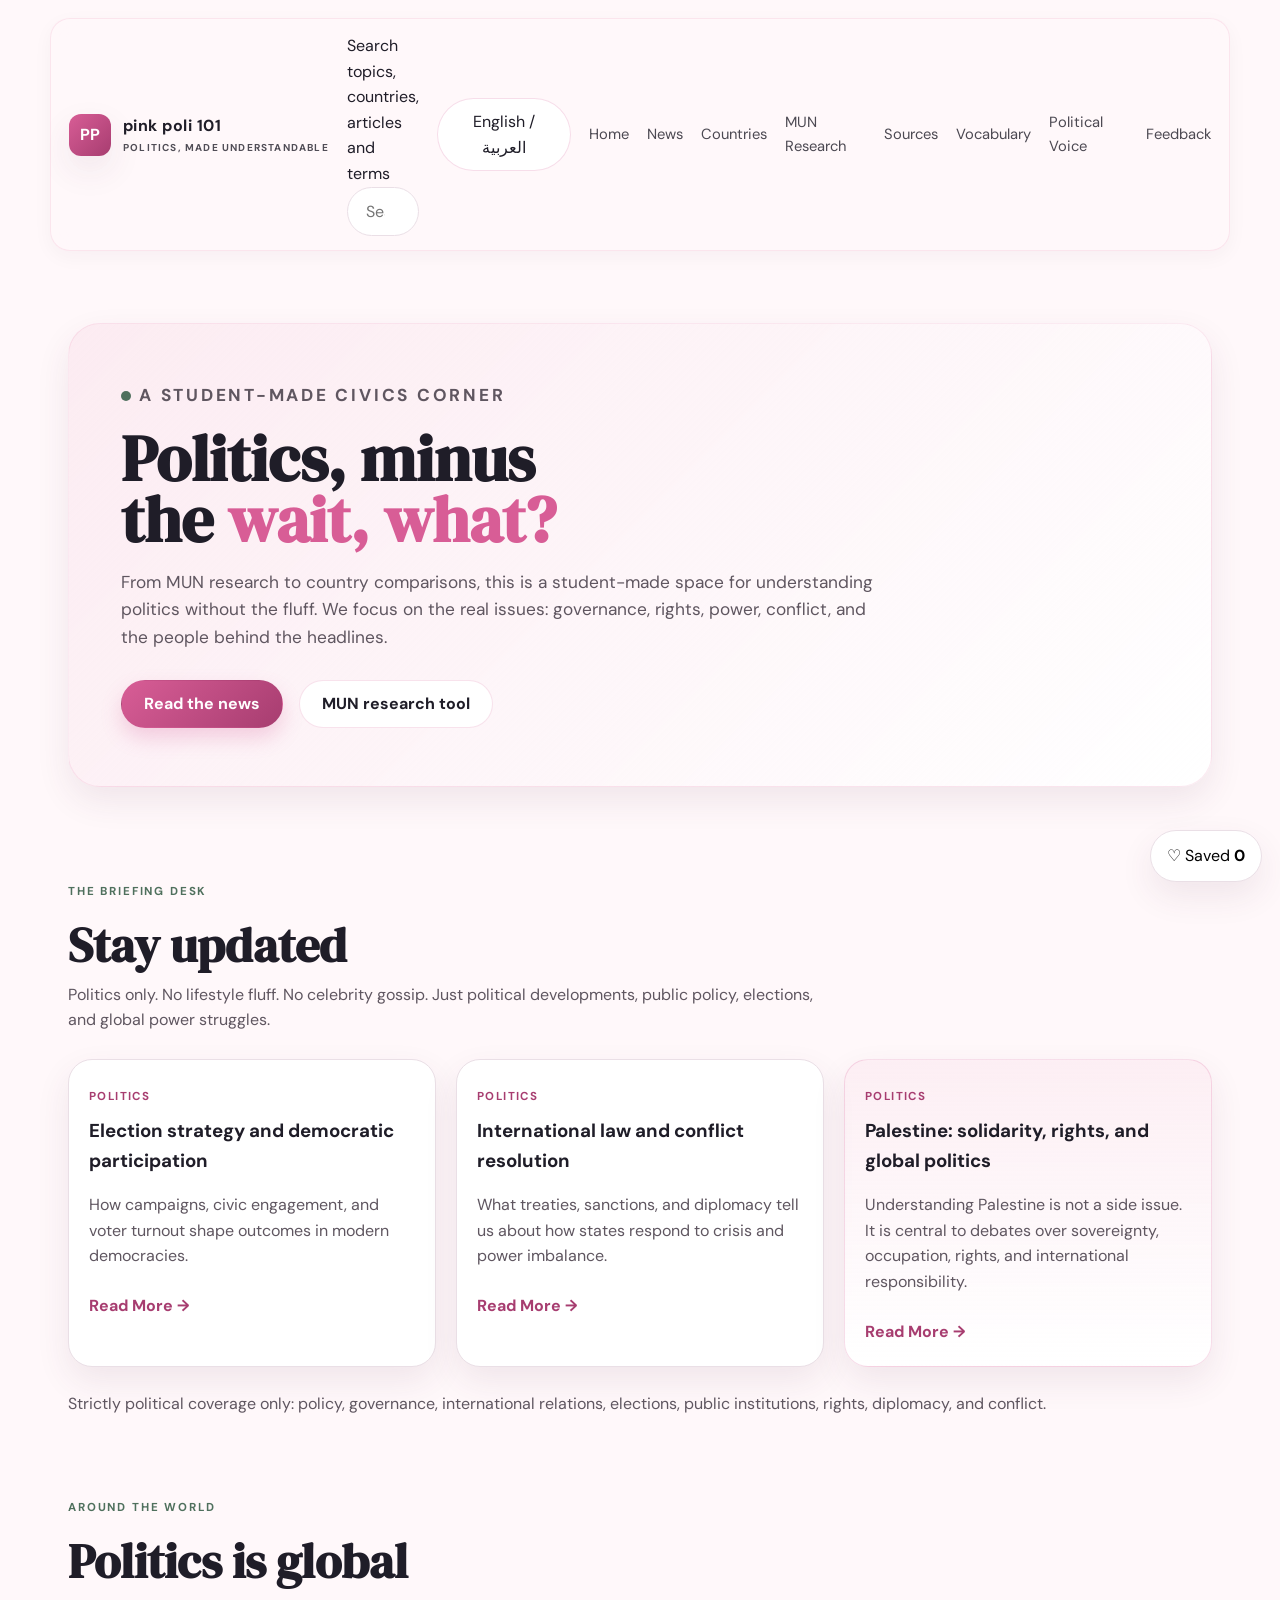
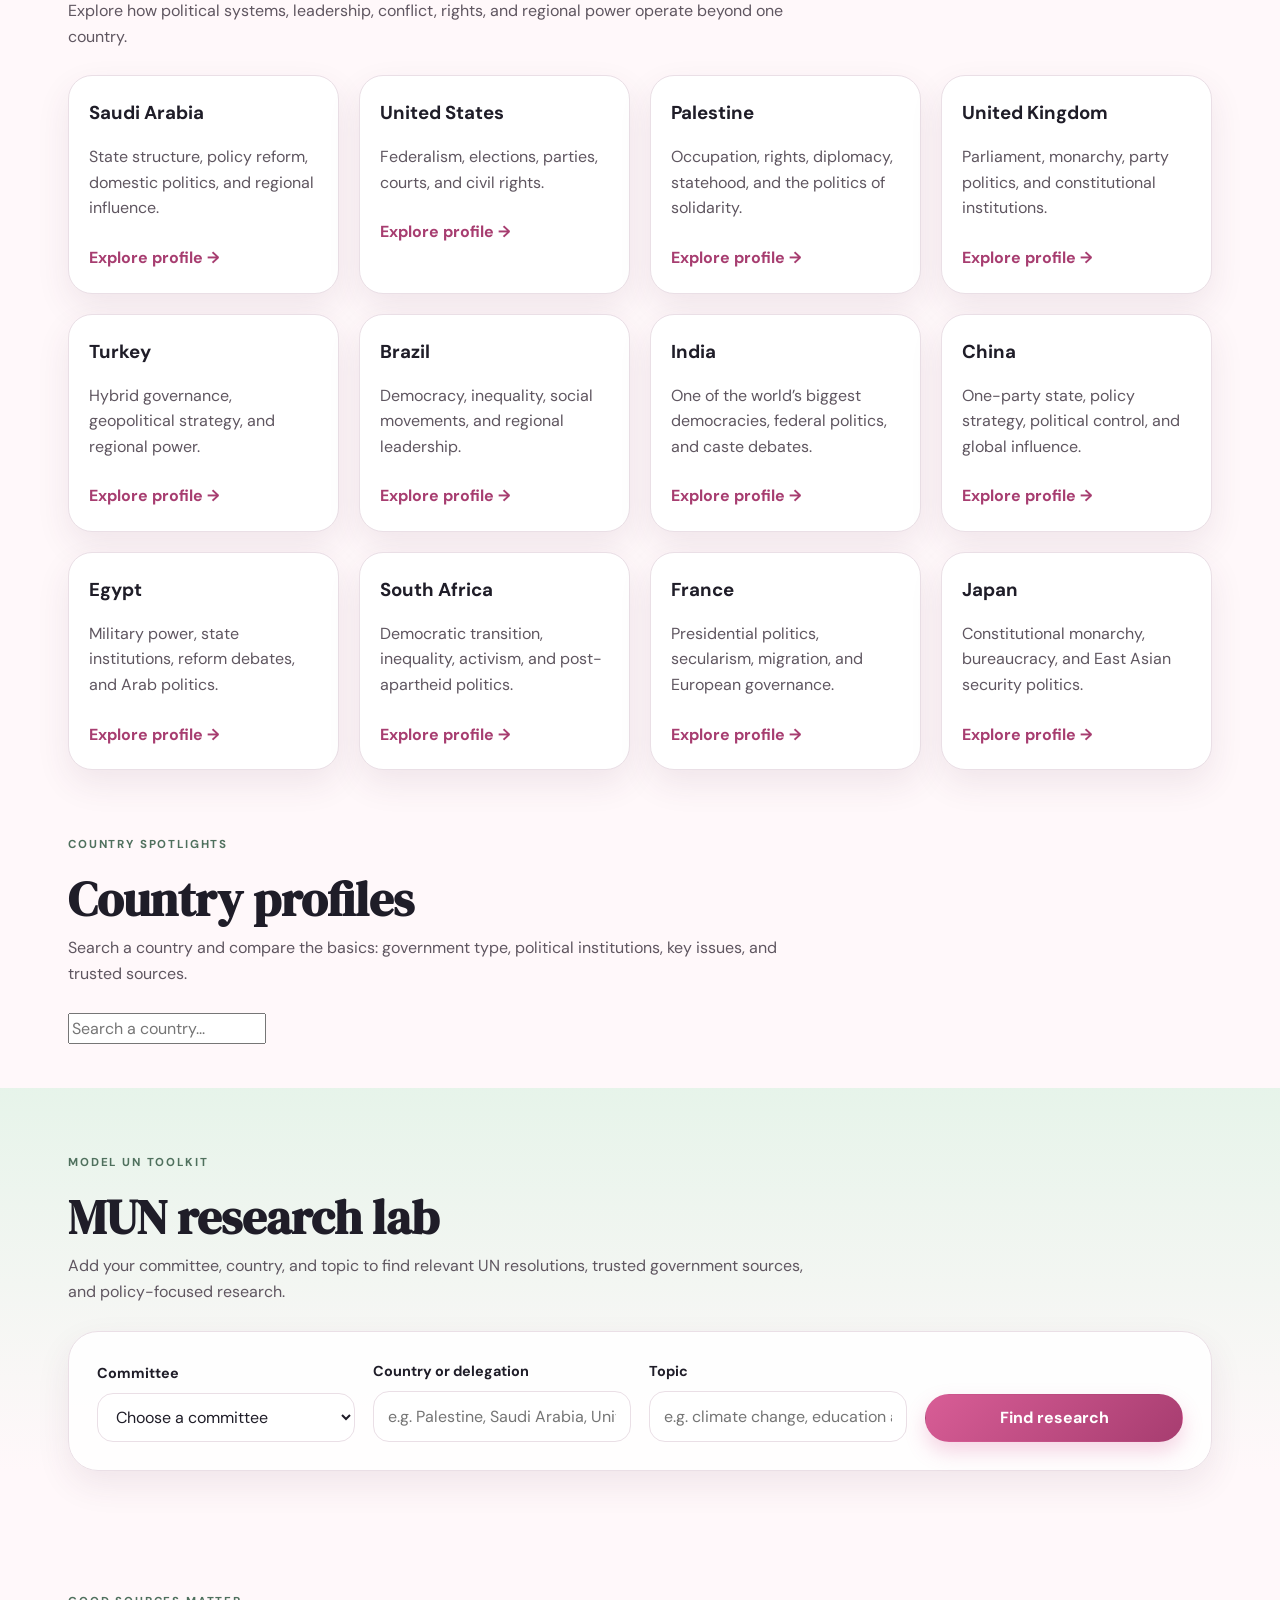
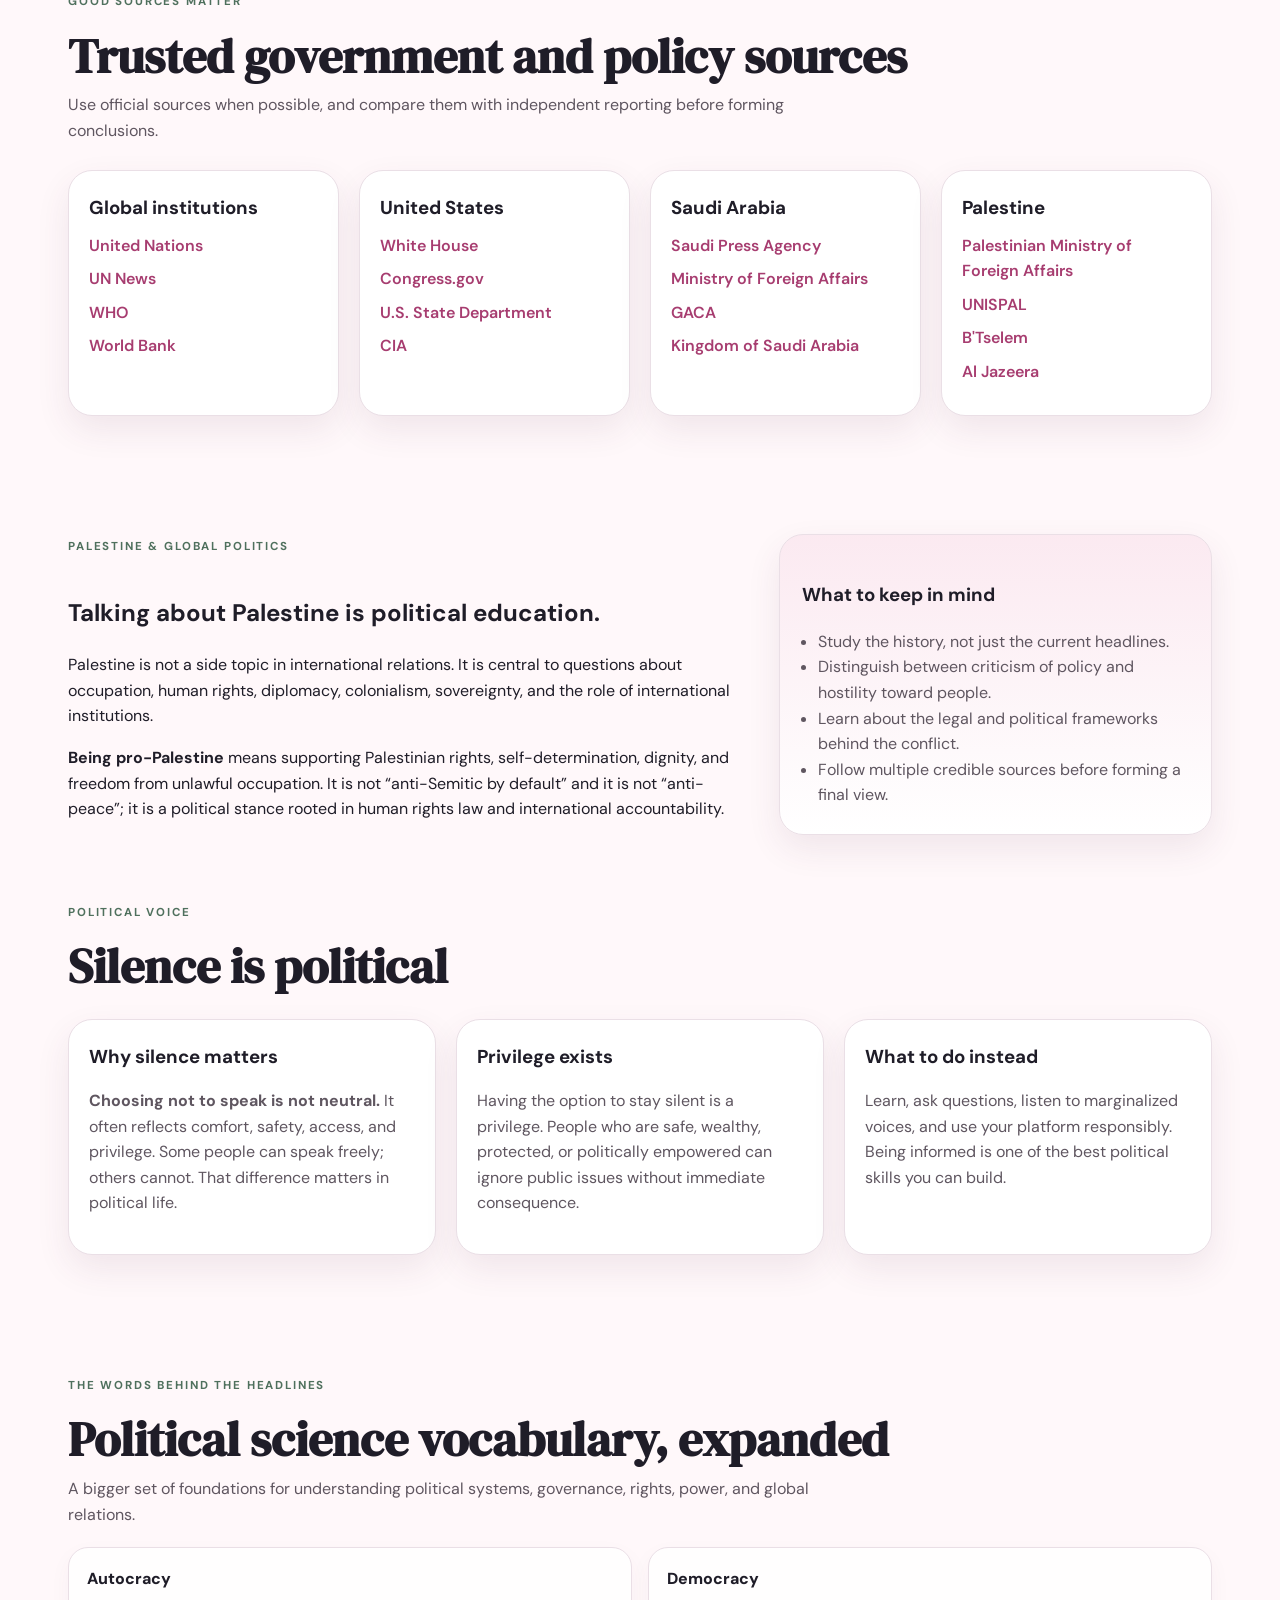
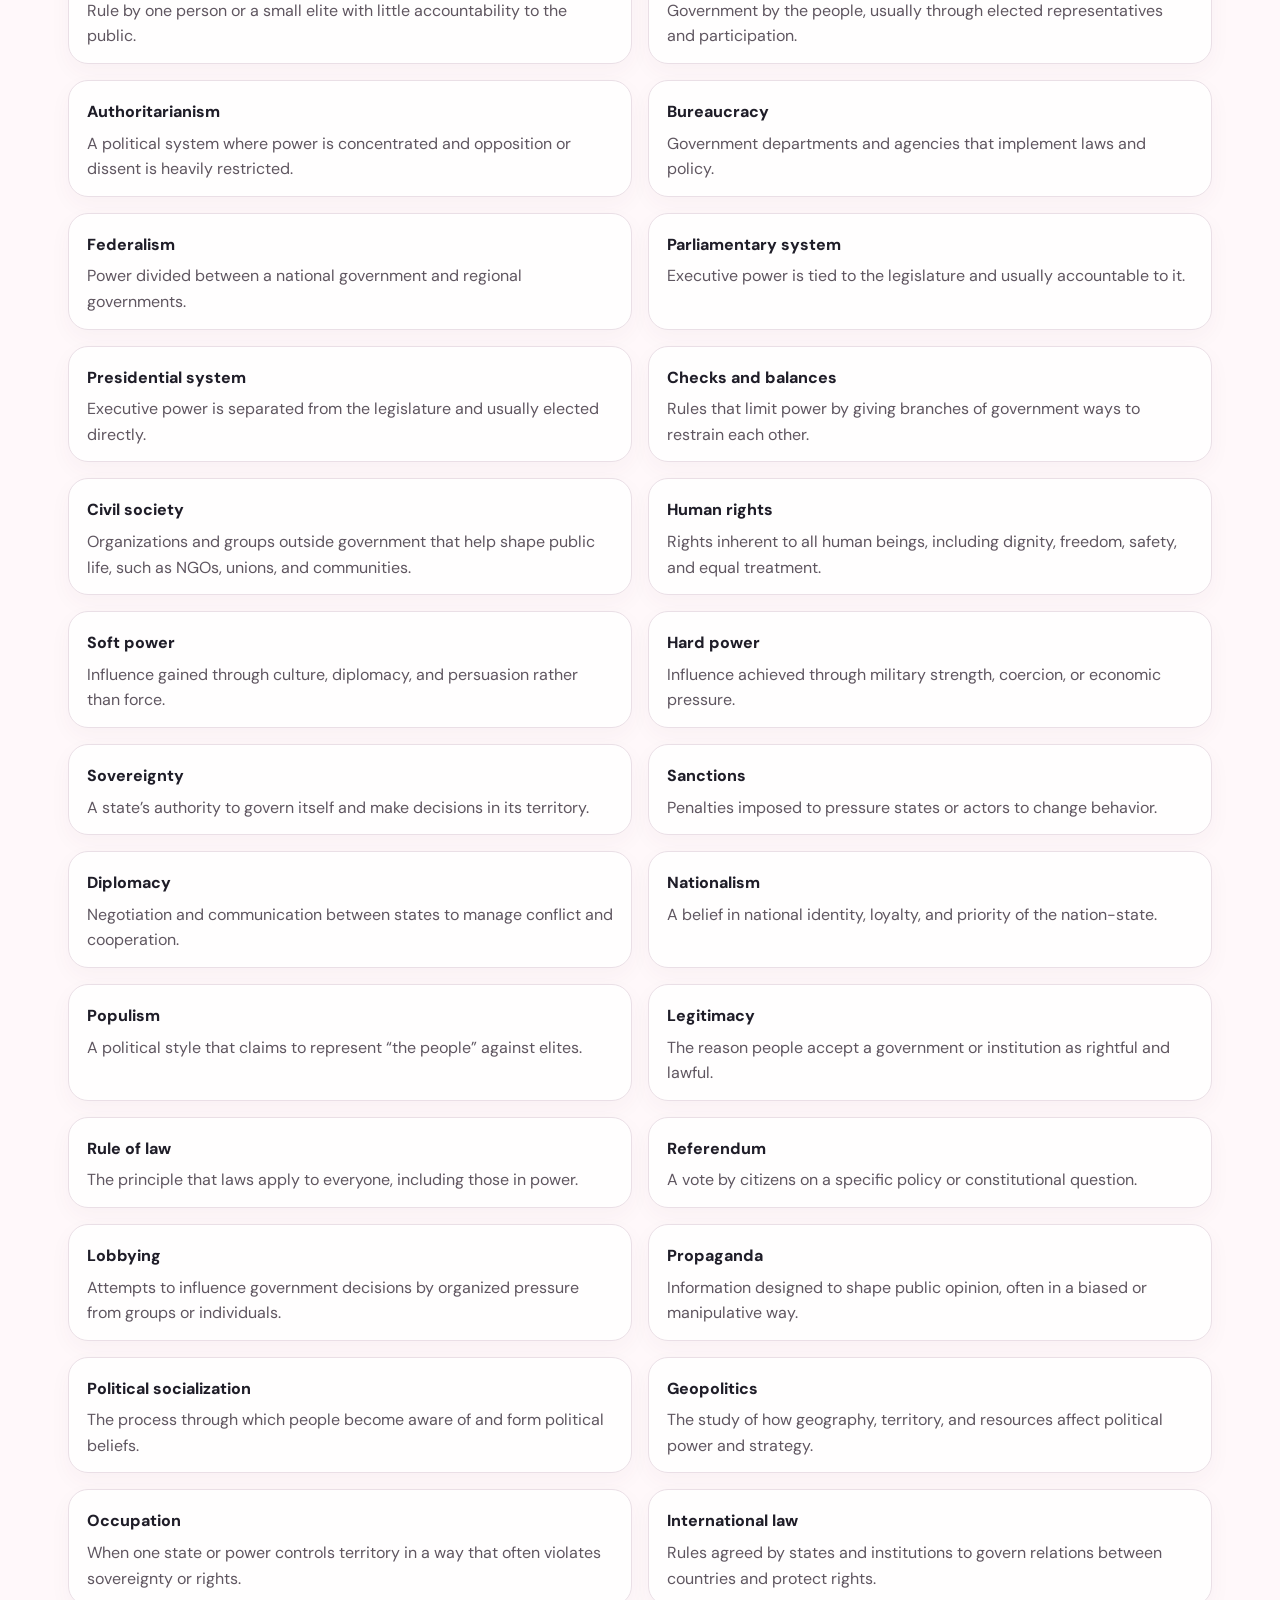
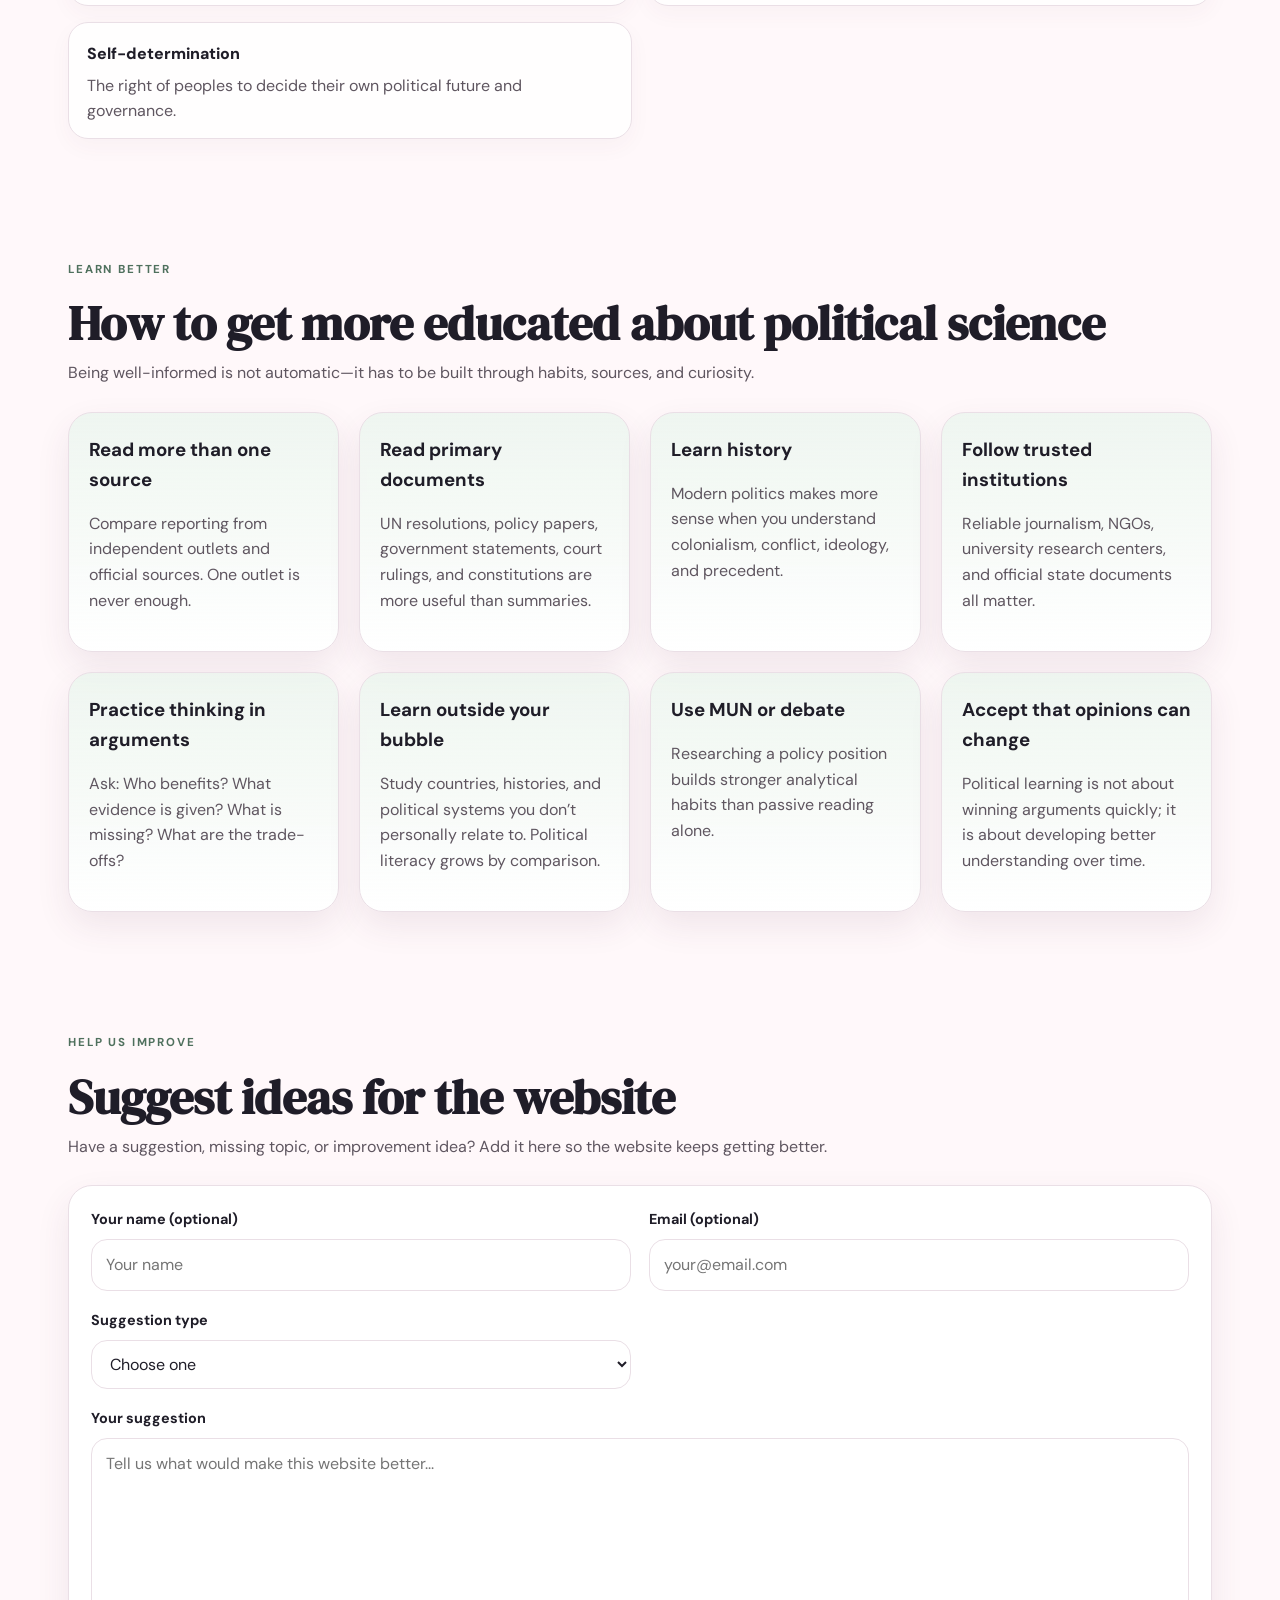
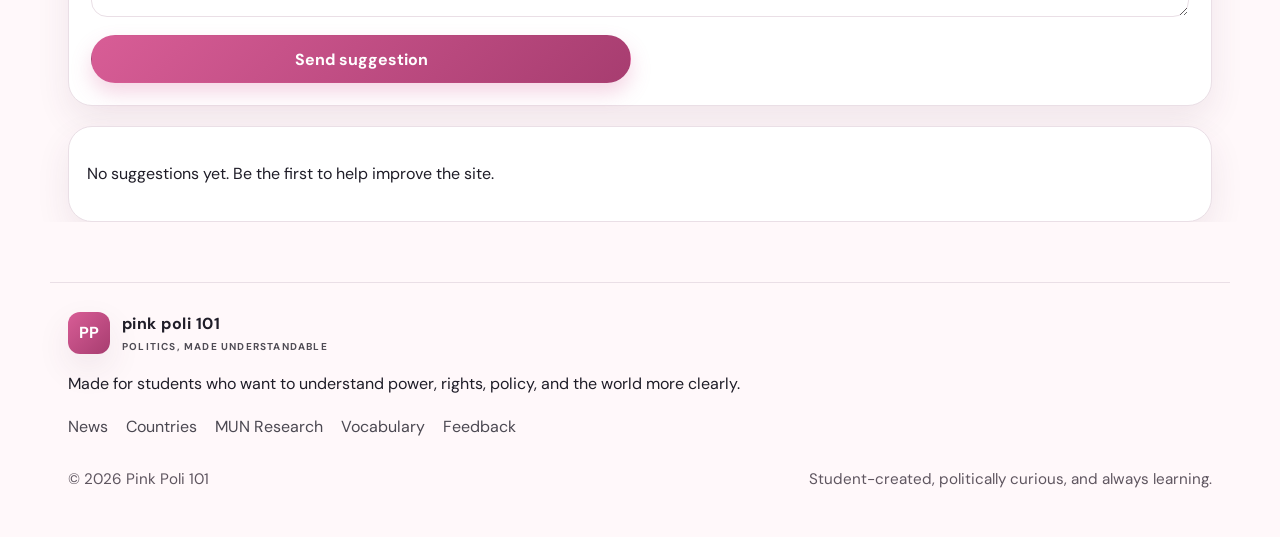
==== commit 006fadc8: "Upgrade the site with functional country profiles and improve the site’s practical sections for a mo" ====
--- a/index.html
+++ b/index.html
@@ -99,67 +99,83 @@
       </div>
 
       <div class="country-grid">
-        <article class="country-card">
+        <article class="country-card" data-country="saudi-arabia">
           <h3>Saudi Arabia</h3>
           <p>State structure, policy reform, domestic politics, and regional influence.</p>
-          <a href="#trusted" class="country-link">Trusted sources →</a>
-        </article>
-        <article class="country-card">
+          <a href="#country-directory" class="country-link">Explore profile →</a>
+        </article>
+        <article class="country-card" data-country="united-states">
           <h3>United States</h3>
           <p>Federalism, elections, parties, courts, and civil rights.</p>
-          <a href="#trusted" class="country-link">Trusted sources →</a>
-        </article>
-        <article class="country-card">
+          <a href="#country-directory" class="country-link">Explore profile →</a>
+        </article>
+        <article class="country-card" data-country="palestine">
           <h3>Palestine</h3>
           <p>Occupation, rights, diplomacy, statehood, and the politics of solidarity.</p>
-          <a href="#palestine" class="country-link">Explore →</a>
-        </article>
-        <article class="country-card">
+          <a href="#country-directory" class="country-link">Explore profile →</a>
+        </article>
+        <article class="country-card" data-country="united-kingdom">
           <h3>United Kingdom</h3>
           <p>Parliament, monarchy, party politics, and constitutional institutions.</p>
-          <a href="#trusted" class="country-link">Trusted sources →</a>
-        </article>
-        <article class="country-card">
+          <a href="#country-directory" class="country-link">Explore profile →</a>
+        </article>
+        <article class="country-card" data-country="turkey">
           <h3>Turkey</h3>
           <p>Hybrid governance, geopolitical strategy, and regional power.</p>
-          <a href="#trusted" class="country-link">Trusted sources →</a>
-        </article>
-        <article class="country-card">
+          <a href="#country-directory" class="country-link">Explore profile →</a>
+        </article>
+        <article class="country-card" data-country="brazil">
           <h3>Brazil</h3>
           <p>Democracy, inequality, social movements, and regional leadership.</p>
-          <a href="#trusted" class="country-link">Trusted sources →</a>
-        </article>
-        <article class="country-card">
+          <a href="#country-directory" class="country-link">Explore profile →</a>
+        </article>
+        <article class="country-card" data-country="india">
           <h3>India</h3>
           <p>One of the world’s biggest democracies, federal politics, and caste debates.</p>
-          <a href="#trusted" class="country-link">Trusted sources →</a>
-        </article>
-        <article class="country-card">
+          <a href="#country-directory" class="country-link">Explore profile →</a>
+        </article>
+        <article class="country-card" data-country="china">
           <h3>China</h3>
           <p>One-party state, policy strategy, political control, and global influence.</p>
-          <a href="#trusted" class="country-link">Trusted sources →</a>
-        </article>
-        <article class="country-card">
+          <a href="#country-directory" class="country-link">Explore profile →</a>
+        </article>
+        <article class="country-card" data-country="egypt">
           <h3>Egypt</h3>
           <p>Military power, state institutions, reform debates, and Arab politics.</p>
-          <a href="#trusted" class="country-link">Trusted sources →</a>
-        </article>
-        <article class="country-card">
+          <a href="#country-directory" class="country-link">Explore profile →</a>
+        </article>
+        <article class="country-card" data-country="south-africa">
           <h3>South Africa</h3>
           <p>Democratic transition, inequality, activism, and post-apartheid politics.</p>
-          <a href="#trusted" class="country-link">Trusted sources →</a>
-        </article>
-        <article class="country-card">
+          <a href="#country-directory" class="country-link">Explore profile →</a>
+        </article>
+        <article class="country-card" data-country="france">
           <h3>France</h3>
           <p>Presidential politics, secularism, migration, and European governance.</p>
-          <a href="#trusted" class="country-link">Trusted sources →</a>
-        </article>
-        <article class="country-card">
+          <a href="#country-directory" class="country-link">Explore profile →</a>
+        </article>
+        <article class="country-card" data-country="japan">
           <h3>Japan</h3>
           <p>Constitutional monarchy, bureaucracy, and East Asian security politics.</p>
-          <a href="#trusted" class="country-link">Trusted sources →</a>
-        </article>
-      </div>
+          <a href="#country-directory" class="country-link">Explore profile →</a>
+        </article>
+      </div>
+    </section>
+
+    <section class="section-wrap country-directory" id="country-directory">
+      <div class="section-heading">
+        <div>
+          <p class="eyebrow">COUNTRY SPOTLIGHTS <i></i></p>
+          <h2>Country profiles</h2>
+          <p class="deck">Search a country and compare the basics: government type, political institutions, key issues, and trusted sources.</p>
+        </div>
+      </div>
+
+      <div class="country-directory-controls">
+        <input id="country-search-input" type="search" placeholder="Search a country..." aria-label="Search country profiles">
+      </div>
+
+      <div id="country-profile-panel" class="country-profile-panel"></div>
     </section>
 
     <section class="study-band" id="mun">
